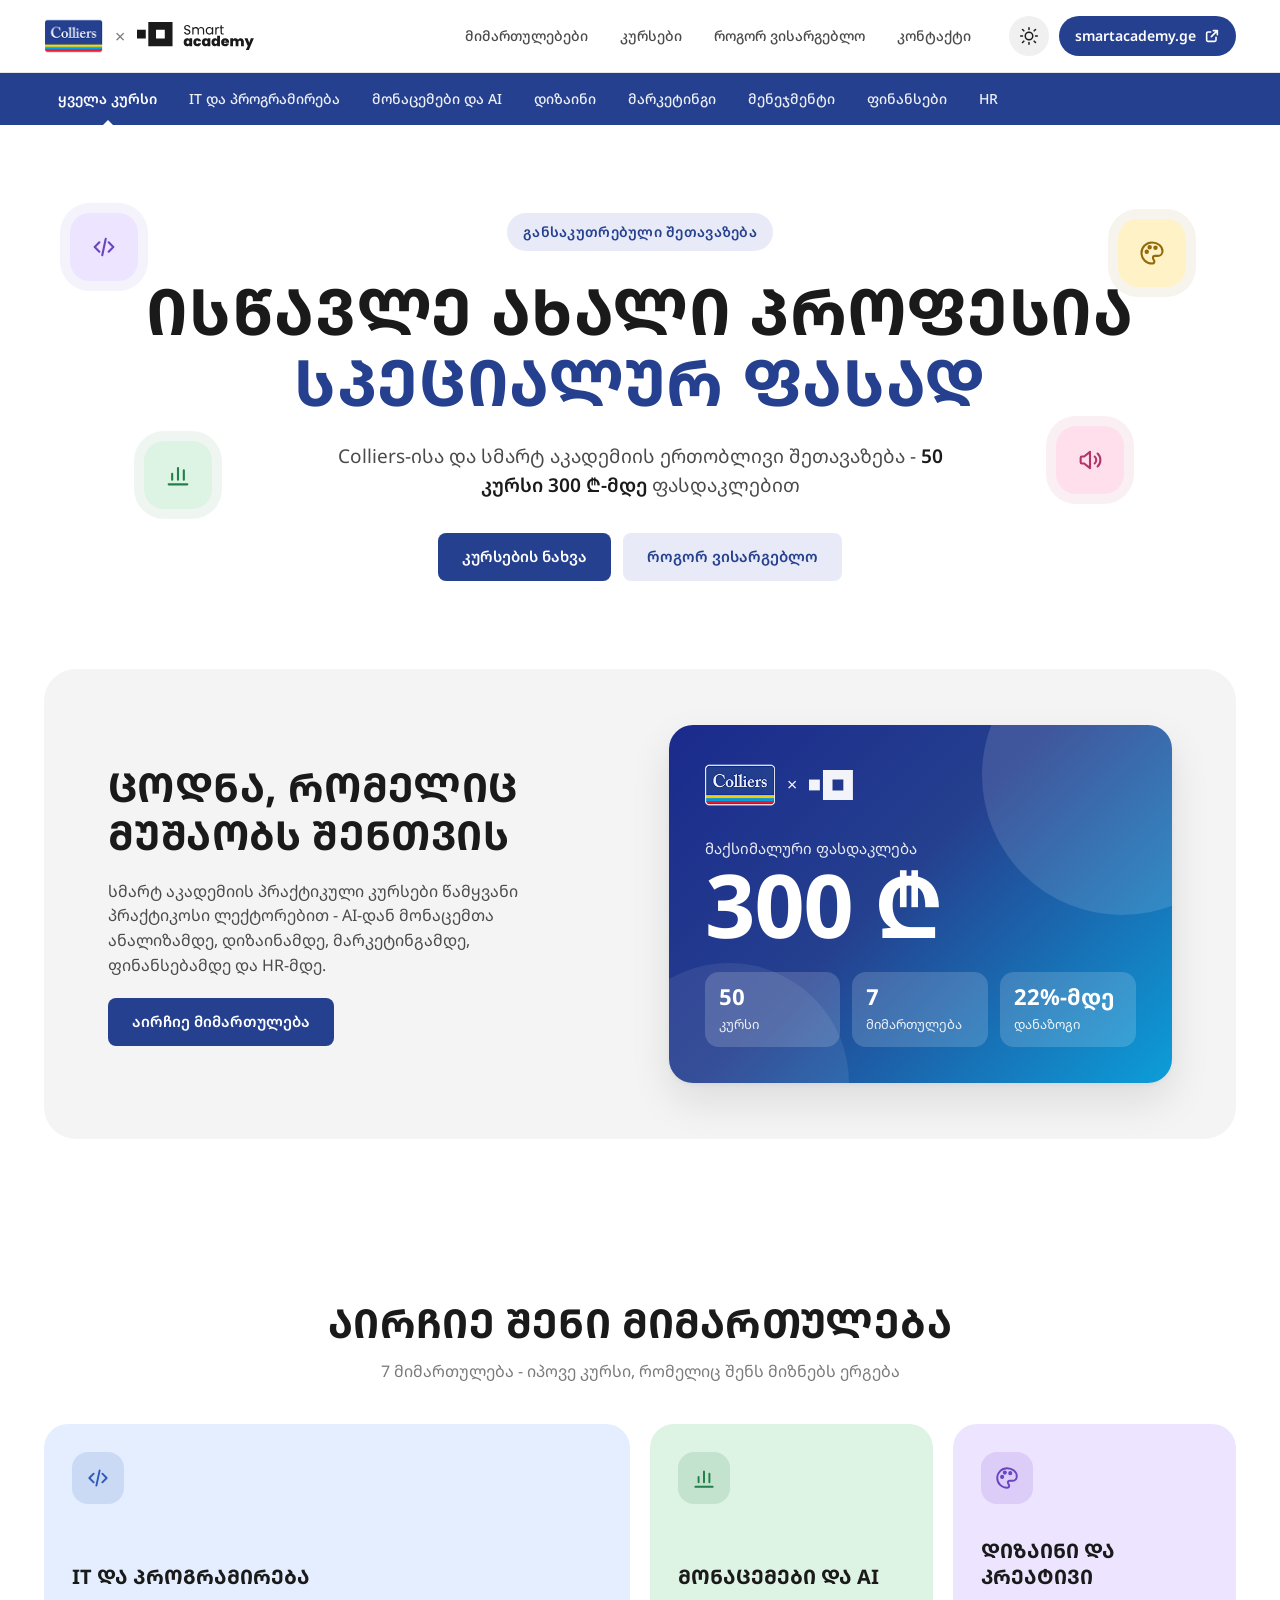
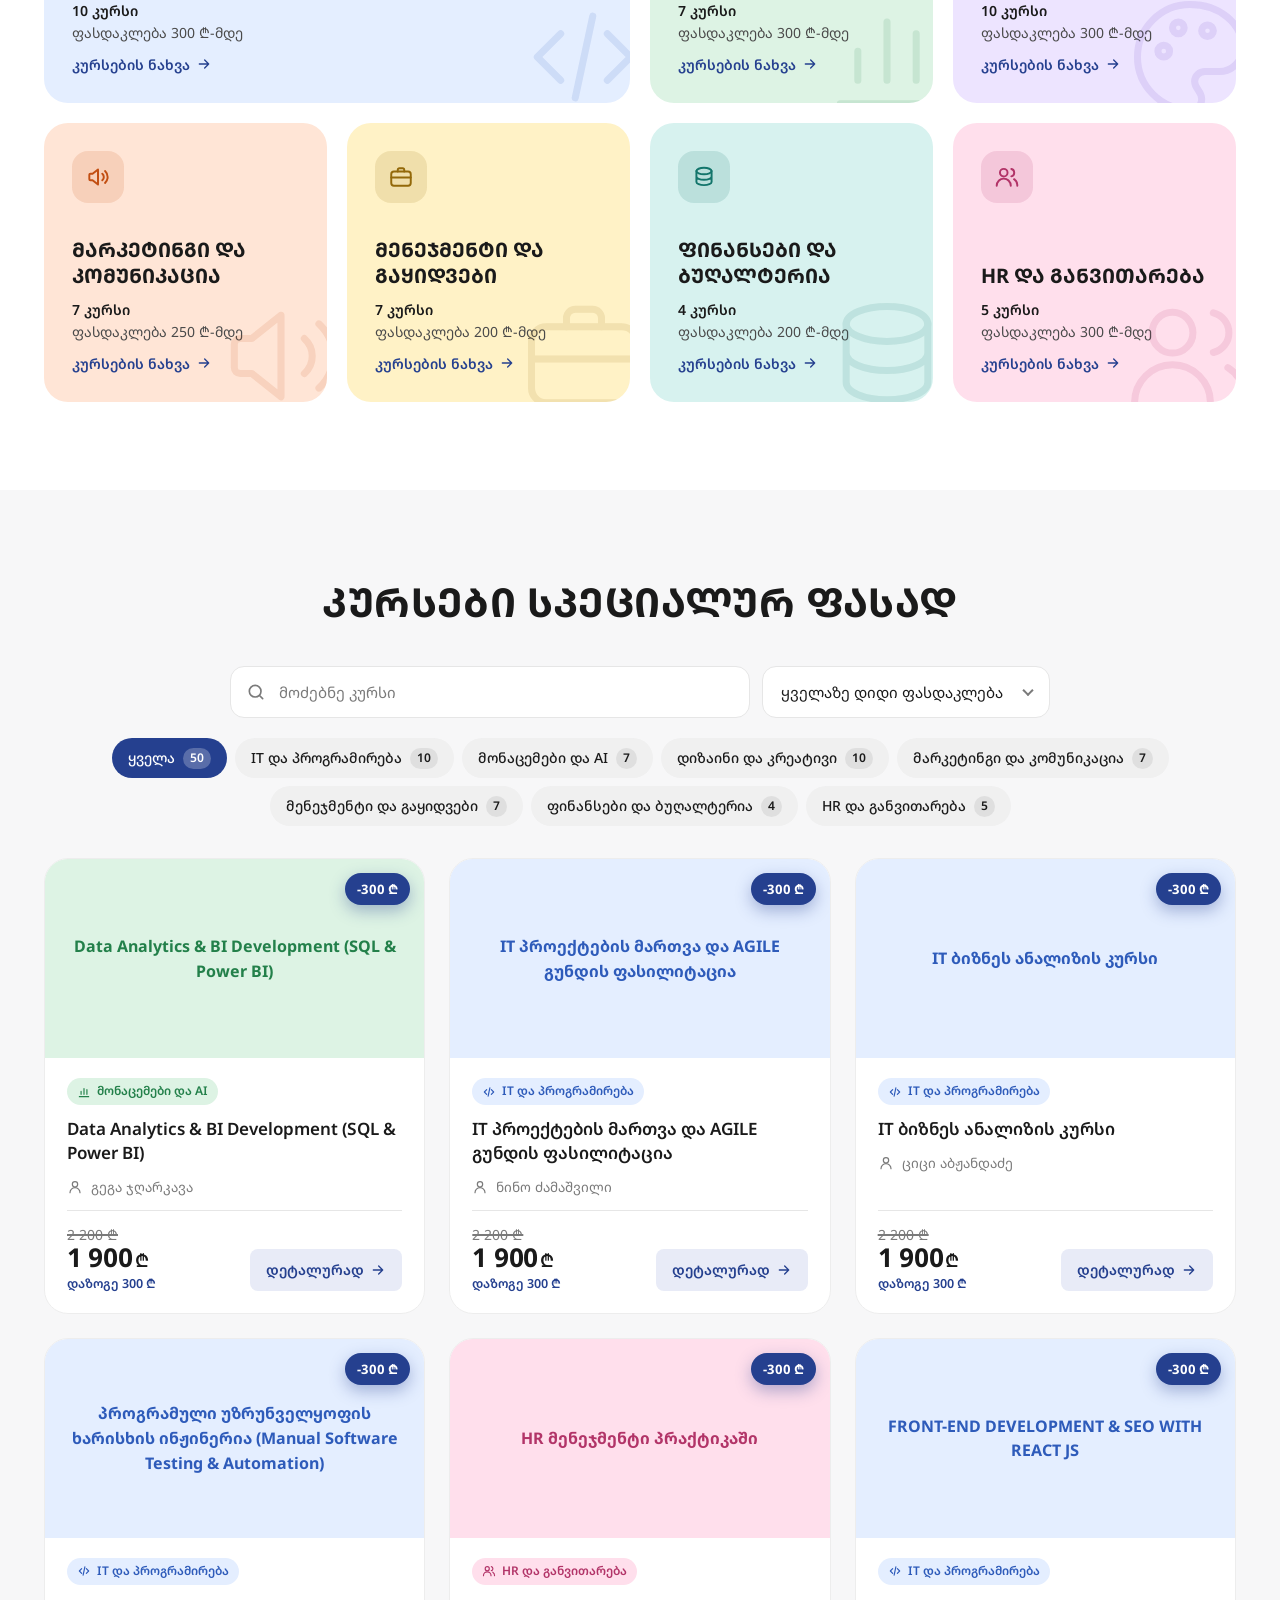
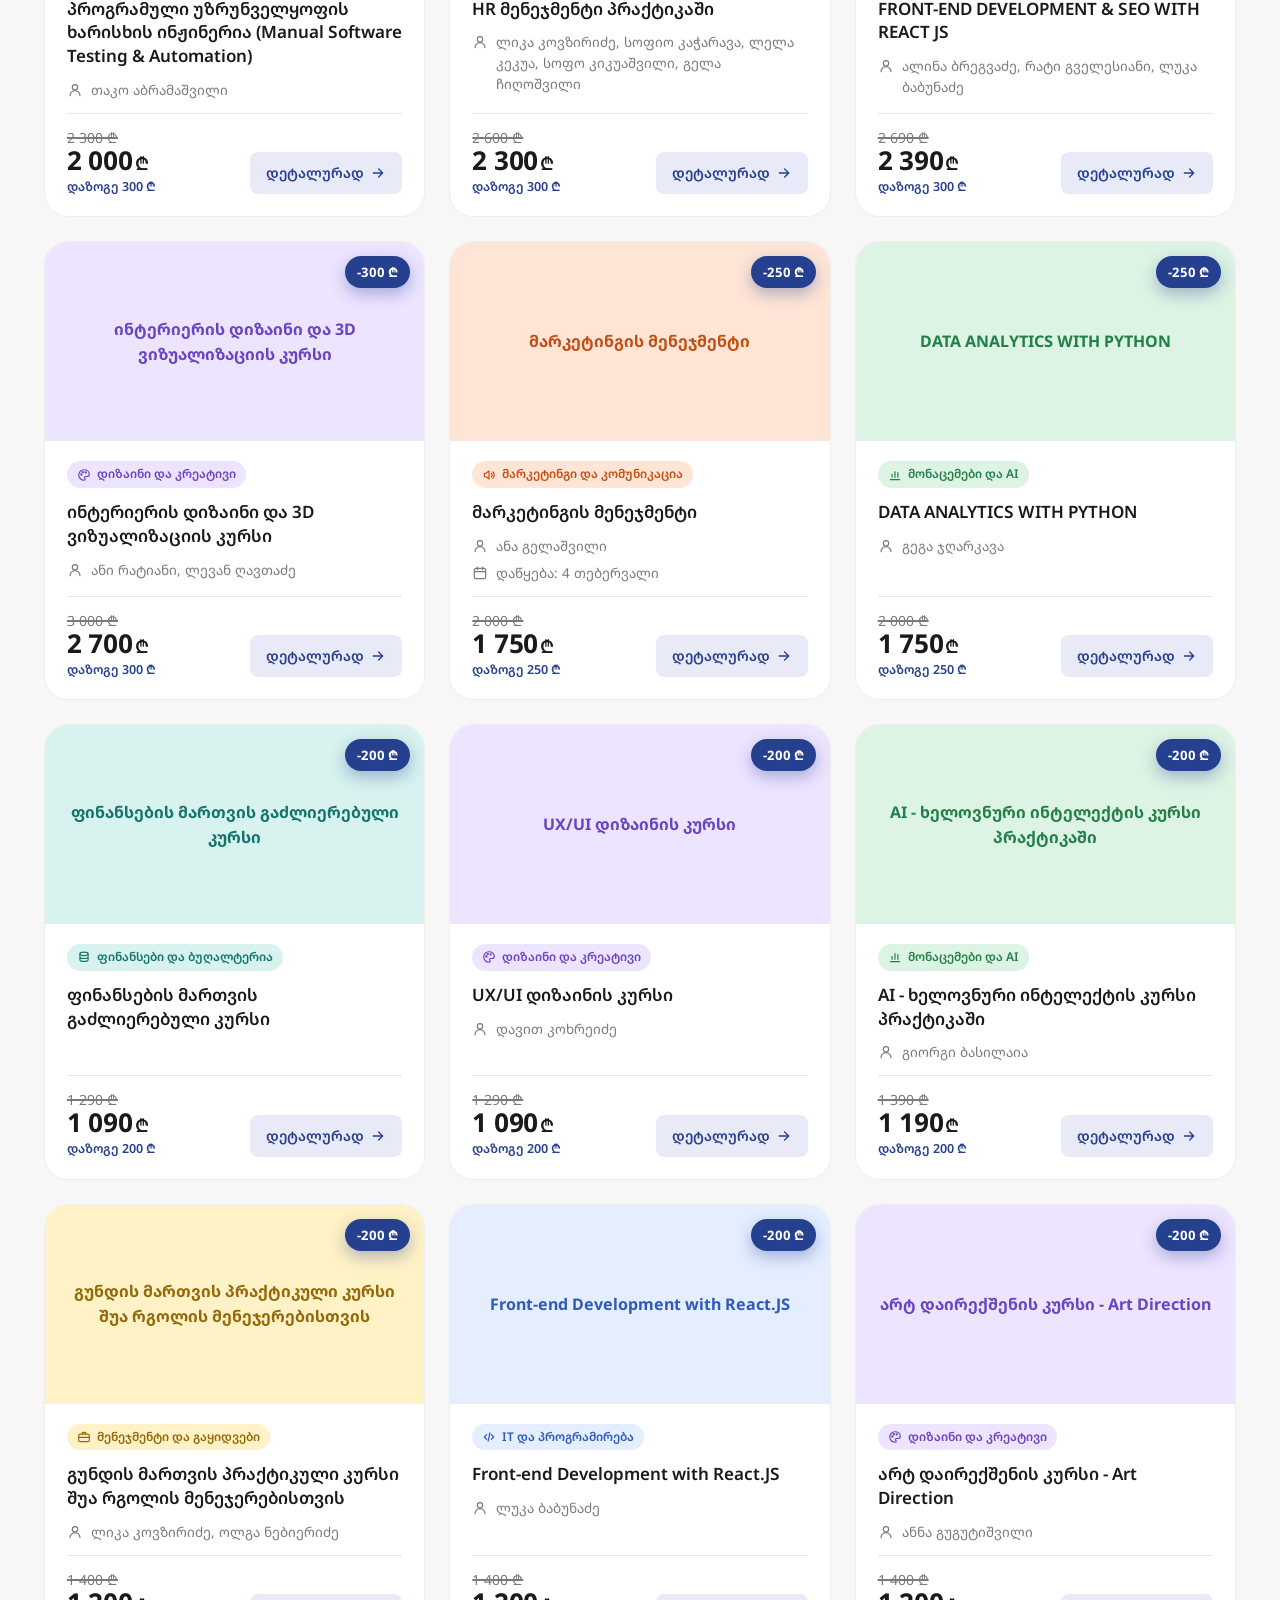
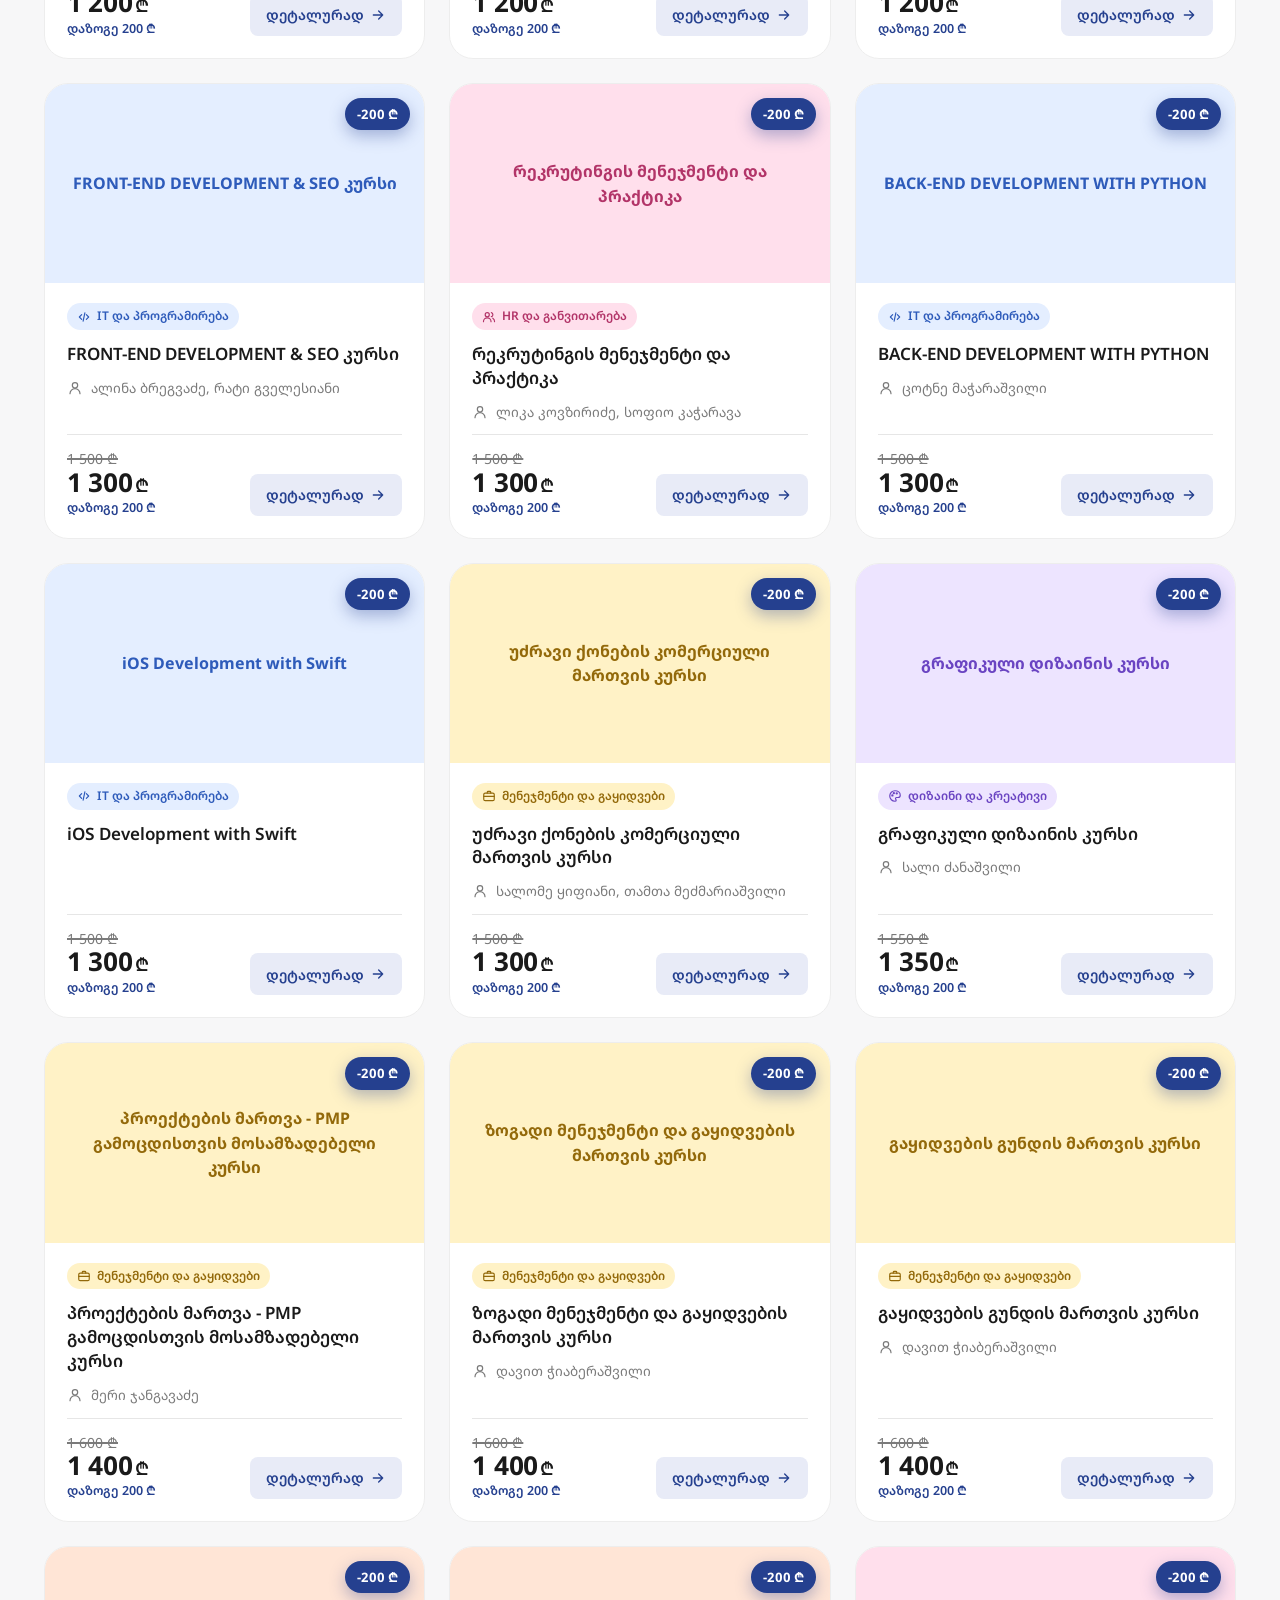
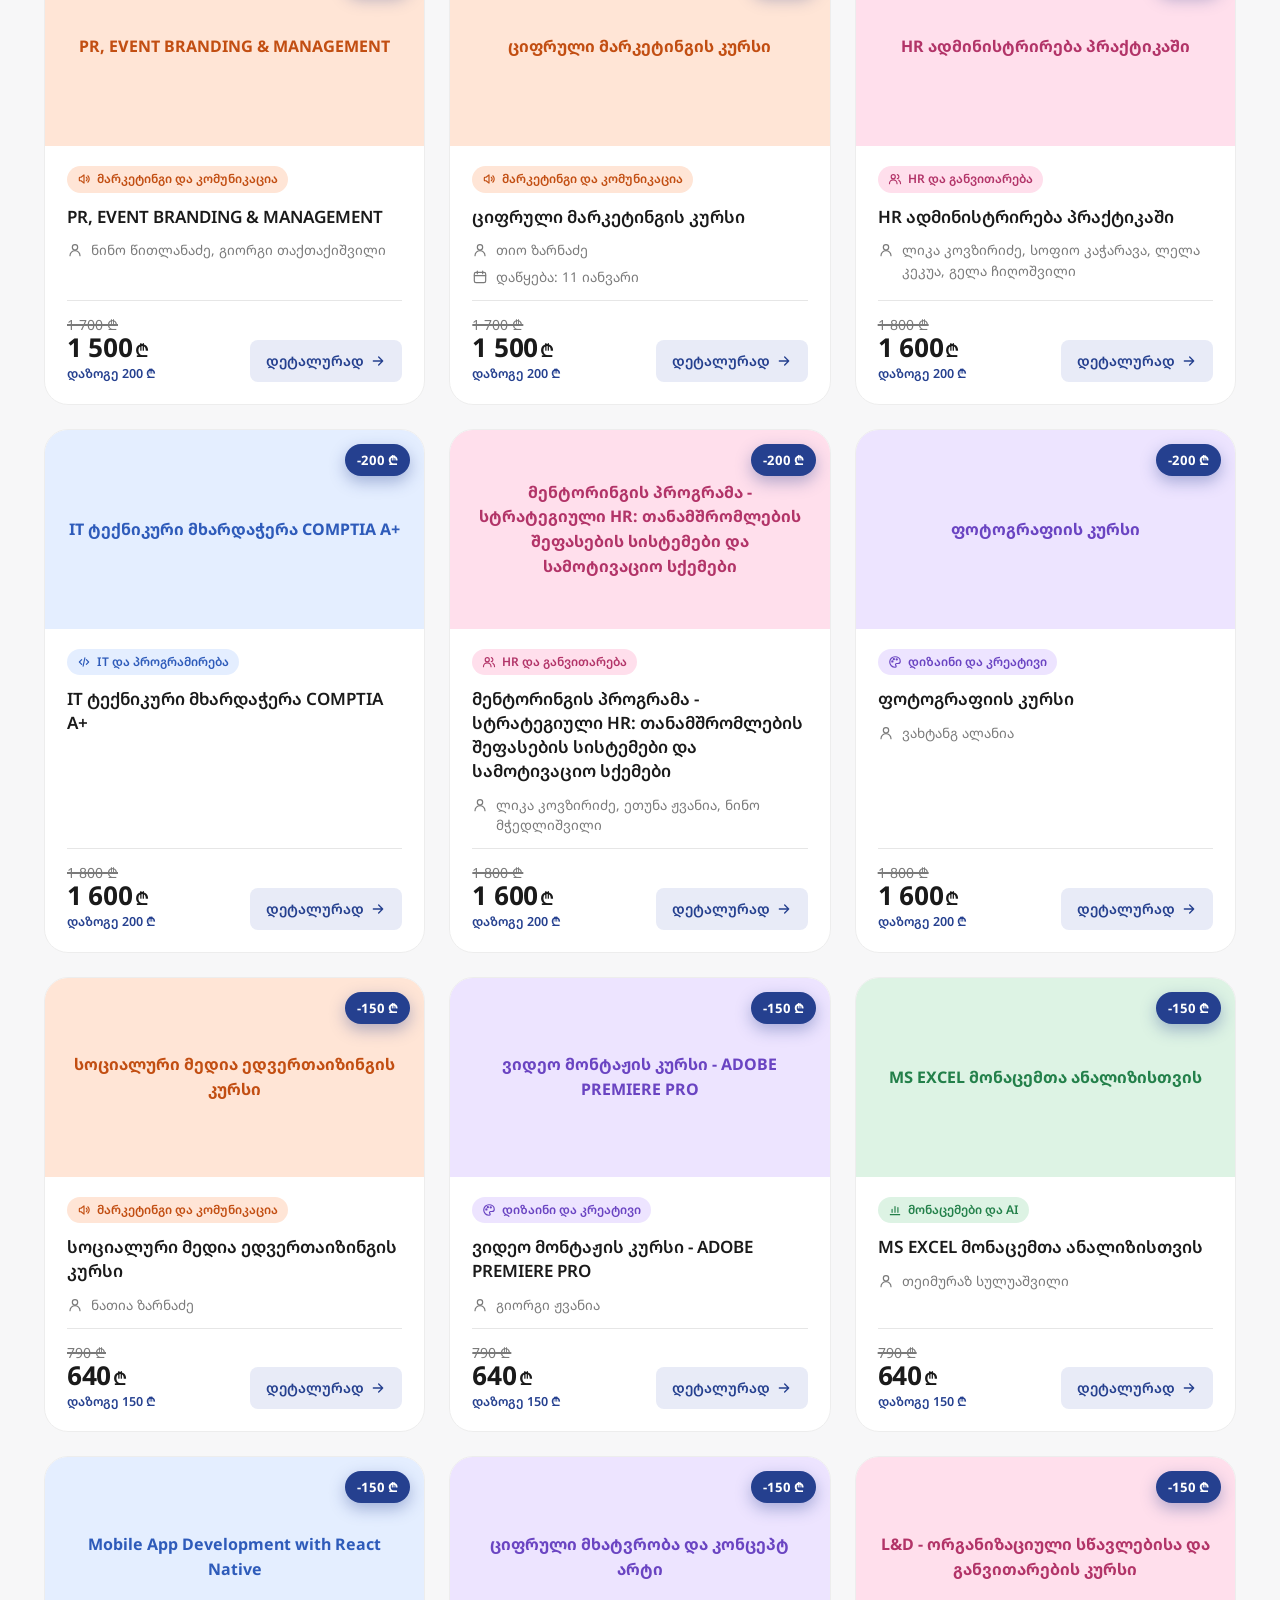
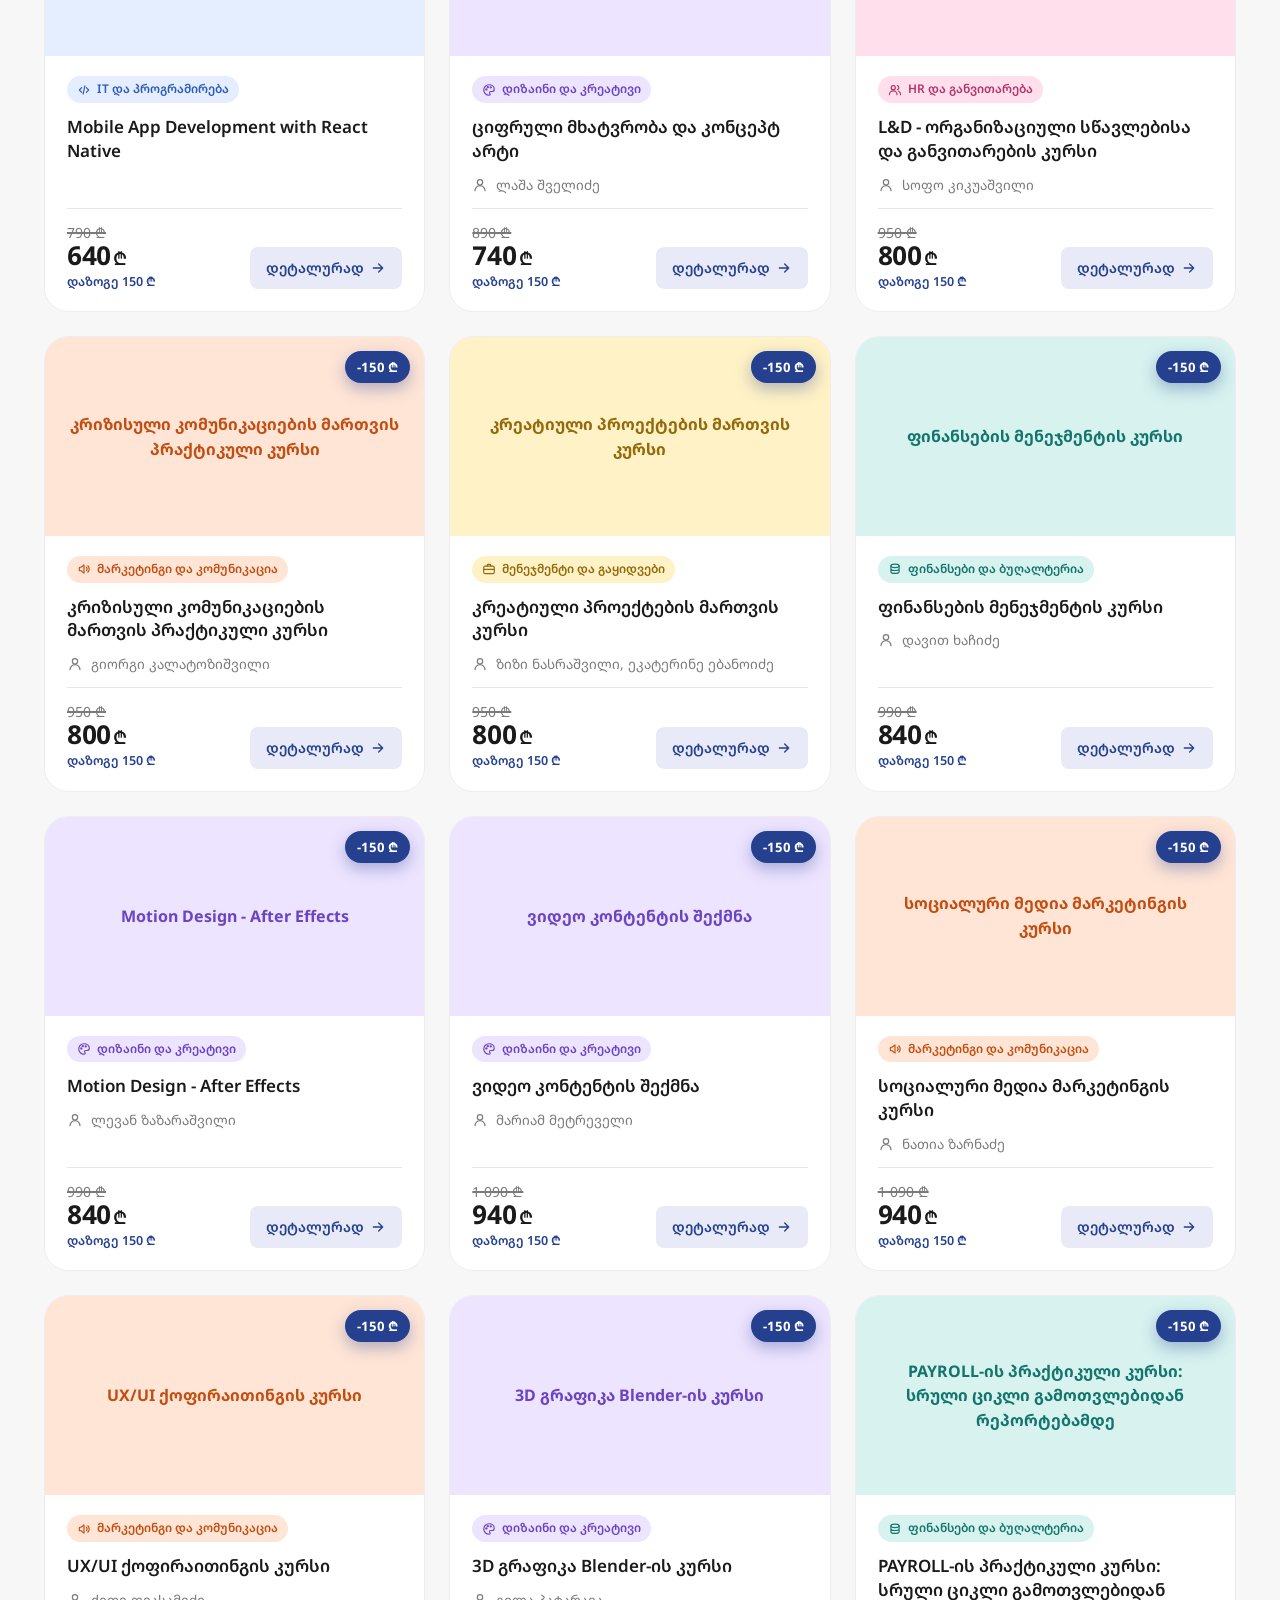
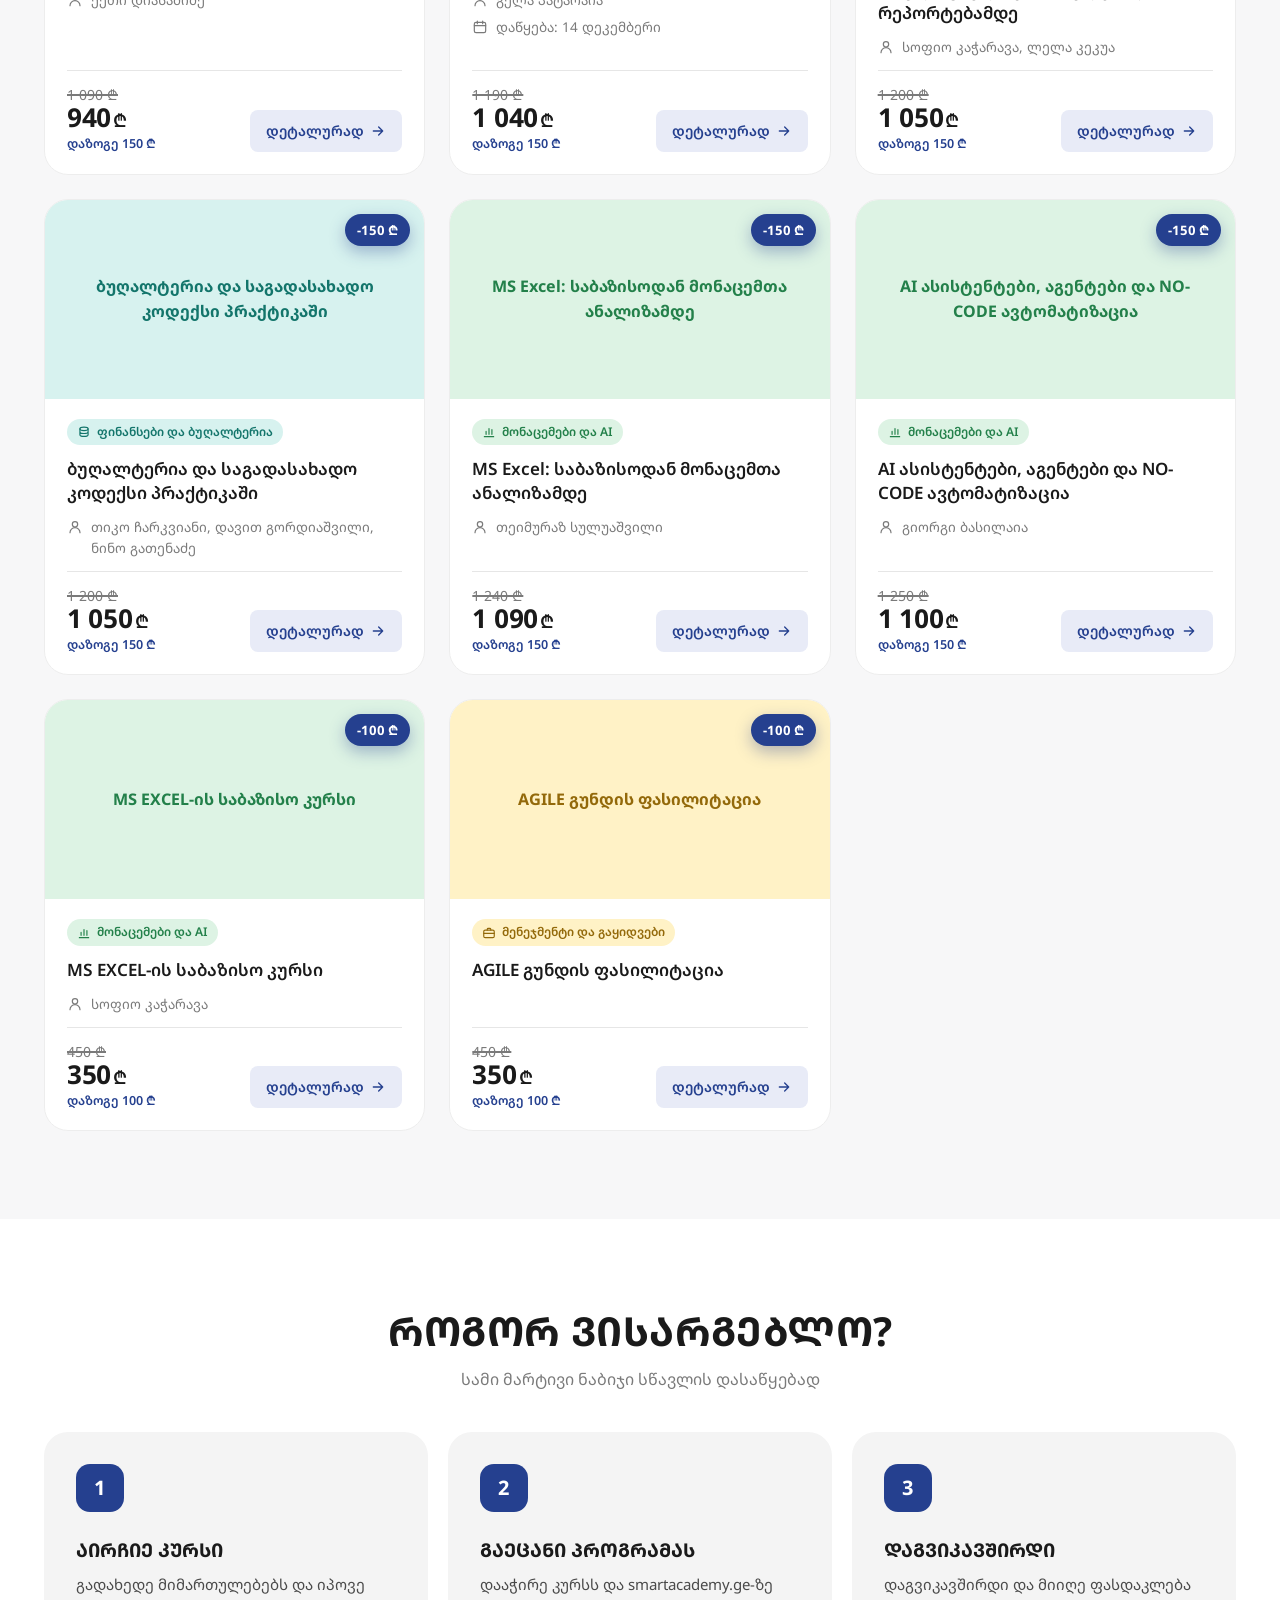
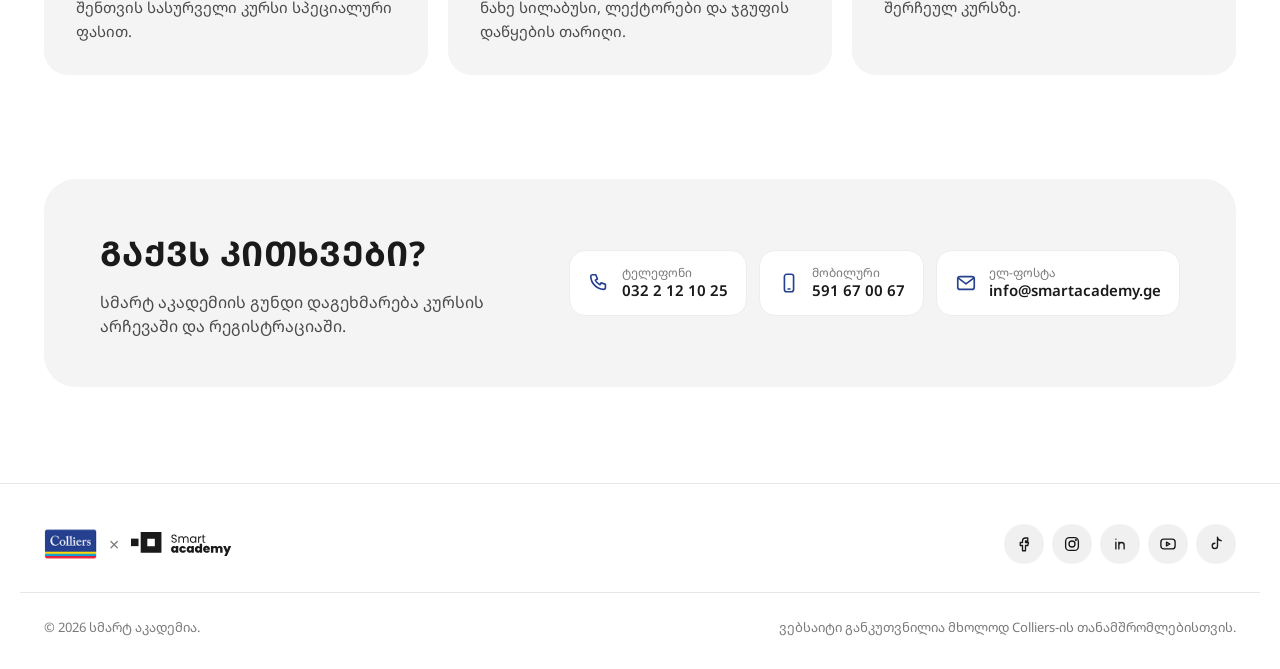
==== colliersoffer/index.html @ 568eee83 "Colliers: card badge shadow in Colliers navy Co-Authored-By: Claude Opus 5.5 <noreply@anthropic.com>" ====
<!DOCTYPE html>
<html lang="ka">
<head>
<meta charset="utf-8">
<meta name="viewport" content="width=device-width, initial-scale=1">
<title>Colliers × Smart Academy</title>
<meta name="description" content="Colliers-ისა და სმარტ აკადემიის სპეციალური შეთავაზება: 50 კურსი 300 ₾-მდე ფასდაკლებით - IT, მონაცემები და AI, დიზაინი, მარკეტინგი, მენეჯმენტი, ფინანსები და HR.">
<meta name="theme-color" content="#25408F">
<meta property="og:type" content="website">
<meta property="og:title" content="Colliers × Smart Academy">
<meta property="og:description" content="50 კურსი 300 ₾-მდე ფასდაკლებით. აირჩიე მიმართულება და დაიწყე სწავლა.">
<link rel="icon" href="favicon.ico?v=2" sizes="any">
<link rel="icon" type="image/svg+xml" href="assets/img/favicon.svg?v=2">
<link rel="apple-touch-icon" href="assets/img/apple-touch-icon.png?v=2">
<link rel="preconnect" href="https://fonts.googleapis.com">
<link rel="preconnect" href="https://fonts.gstatic.com" crossorigin>
<link rel="stylesheet" href="https://fonts.googleapis.com/css2?family=Noto+Sans+Georgian:wght@400;500;600;700&display=swap">
<link rel="stylesheet" href="assets/css/style.css?v=4">
<script>
(function () {
  try {
    var t = localStorage.getItem('bgoffer-theme');
    if (t === 'light' || t === 'dark') document.documentElement.setAttribute('data-theme', t);
  } catch (e) {}
})();
</script>
</head>
<body>
<svg class="sprite" xmlns="http://www.w3.org/2000/svg" aria-hidden="true" focusable="false">
<symbol id="sa-logo" viewBox="0 0 987.3 236.5"><path d="M422.8,136.8c9.6,0,16.2,4.2,19.7,10.2v-9.3h23.4v67h-23.4v-9.3c-3.5,6-10.3,10.2-19.7,10.2 c-15.9,0-28.5-13-28.5-34.4S406.9,136.8,422.8,136.8z M430.3,157.2c-6.7,0-12.2,4.8-12.2,13.9c0,9,5.5,14,12.2,14 c6.6,0,12.2-4.9,12.2-14C442.5,162.1,436.9,157.2,430.3,157.2z"/><path d="M509.4,136.8c17,0,29.4,9.7,32.7,26.5h-24.8c-1.3-4.1-3.9-6.6-8.4-6.6c-5.7,0-9.6,4.8-9.6,14.3 c0,9.7,3.8,14.4,9.6,14.4c4.4,0,7-2.4,8.4-6.6h24.8c-3.3,16.6-15.8,26.5-32.7,26.5c-19.9,0-33.9-13-33.9-34.4 C475.4,149.8,489.4,136.8,509.4,136.8z"/><path d="M576.5,136.8c9.6,0,16.2,4.2,19.7,10.2v-9.3h23.4v67h-23.4v-9.3c-3.5,6-10.3,10.2-19.7,10.2 c-15.9,0-28.5-13-28.5-34.4S560.6,136.8,576.5,136.8z M584,157.2c-6.7,0-12.2,4.8-12.2,13.9c0,9,5.5,14,12.2,14 c6.6,0,12.2-4.9,12.2-14C596.2,162.1,590.6,157.2,584,157.2z"/><path d="M657.8,136.8c8.8,0,15.8,3.9,19.5,10v-30.6h23.5v88.4h-23.5v-9.3c-3.5,6-10.2,10.2-19.6,10.2 c-15.9,0-28.5-13-28.5-34.4S641.8,136.8,657.8,136.8z M665.2,157.2c-6.7,0-12.2,4.8-12.2,13.9c0,9,5.5,14,12.2,14 c6.6,0,12.2-4.9,12.2-14C677.4,162.1,671.8,157.2,665.2,157.2z"/><path d="M744.4,205.4c-19.8,0-34-13-34-34.4c0-21.3,14-34.3,34-34.3c19.8,0,33.8,12.8,33.8,33.6c0,1.8-0.1,3.7-0.4,5.5 h-44.3c0.5,7.8,4.7,10.9,9.9,10.9c4.5,0,7-2.5,8.4-5.3h25C773.6,195.2,761.1,205.4,744.4,205.4z M733.6,164.5h20.7 c0-6-4.7-9.2-10-9.2C738.6,155.3,734.7,158.4,733.6,164.5z"/><path d="M879,168.7c0-7.3-4.4-11.3-11.1-11.3c-6.8,0-11.1,4.1-11.1,11.3v35.9h-23.4v-35.9c0-7.3-4.3-11.3-11-11.3 c-6.9,0-11.2,4.1-11.2,11.3v35.9h-23.4v-67h23.4v8.8c3.8-5.4,10.4-9.4,19.5-9.4c10,0,17.9,4.5,22.3,12.3 c4.5-6.8,12.4-12.3,22.3-12.3c17,0,27.1,11,27.1,28.5v39H879L879,168.7L879,168.7z"/><path d="M961.6,137.6h25.7l-42.5,98.9h-25.4l16-34.8l-27.5-64.1h26l14.1,38L961.6,137.6z"/><path d="M425.3,106.9c-15.9,0-27.2-8.9-27.4-22h11c0.7,6.6,5.4,13.2,16.4,13.2c10,0,15.9-5.7,15.9-13.2 c0-21.4-42.9-7.7-42.9-37.2c0-13.1,10.6-22,26.3-22c15.1,0,25,8.3,26.3,20.4h-11.4c-0.7-5.4-5.7-11.4-15.4-11.5 c-8.5-0.2-15.3,4.2-15.3,12.8c0,20.5,42.8,7.7,42.8,37.1C451.7,95.8,442.5,106.9,425.3,106.9z"/><path d="M557,70.9c0-12.8-6.8-19.2-17.1-19.2c-10.5,0-17.6,6.7-17.6,20.2v34.4h-10.2V71c0-12.8-6.8-19.2-17.1-19.2 c-10.5,0-17.6,6.7-17.6,20.2v34.4H467V43.8h10.4v9c4.1-6.6,11.5-10.1,19.7-10.1c10.2,0,18.8,4.6,22.9,13.9 c3.6-9,12.5-13.9,22.1-13.9c14.2,0,25.3,8.9,25.3,26.8v36.8h-10.2V70.9H557z"/><path d="M610,42.7c11.6,0,19.6,5.9,23.2,12.4V43.8h10.5v62.4h-10.5V94.6c-3.8,6.7-11.8,12.6-23.3,12.6 c-16.6,0-29.5-13.1-29.5-32.5S593.2,42.7,610,42.7z M612,51.7c-11.4,0-21.1,8.3-21.1,23S600.6,98,612,98c11.4,0,21.2-8.5,21.2-23.2 C633.2,60.4,623.4,51.7,612,51.7z"/><path d="M671.6,106.1h-10.4V43.8h10.4v10.1c3.5-6.9,10.2-11.3,20.2-11.3v10.7h-2.7c-9.9,0-17.4,4.4-17.4,18.9 L671.6,106.1L671.6,106.1z"/><path d="M706,52.3h-8.1v-8.5h8.1V28h10.4v15.8h16.3v8.5h-16.3v36.8c0,6.1,2.3,8.3,8.7,8.3h7.6v8.8h-9.3 c-11,0-17.3-4.6-17.3-17.1V52.3H706z"/><path d="M300,0H95.5v204.6h204.6V0H300z M160.7,139.4V65.3h74.1v74.1H160.7z"/><rect y="65.3" width="74.1" height="74.1"/></symbol>
<symbol id="sa-mark" viewBox="0 0 300 205"><path d="M300,0H95.5v204.6h204.6V0H300z M160.7,139.4V65.3h74.1v74.1H160.7z"/><rect y="65.3" width="74.1" height="74.1"/></symbol>
<symbol id="i-it" viewBox="0 0 24 24"><path d="m8 8-4 4 4 4M16 8l4 4-4 4M13.5 5l-3 14"/></symbol>
<symbol id="i-data" viewBox="0 0 24 24"><path d="M4 20h16M7 16v-5M12 16V6M17 16v-8"/></symbol>
<symbol id="i-design" viewBox="0 0 24 24"><path d="M12 3a9 9 0 1 0 0 18c1.3 0 2-.8 2-1.8 0-1.4-1.2-1.7-1.2-3 0-1 .8-1.7 1.8-1.7H17a4 4 0 0 0 4-4C21 6.2 17 3 12 3Z"/><circle cx="7.5" cy="11" r="1"/><circle cx="10" cy="7" r="1"/><circle cx="15" cy="7.5" r="1"/></symbol>
<symbol id="i-marketing" viewBox="0 0 24 24"><path d="M4 10v4a1 1 0 0 0 1 1h2l5 4V5L7 9H5a1 1 0 0 0-1 1ZM16 9a4 4 0 0 1 0 6M18.5 6.5a7.5 7.5 0 0 1 0 11"/></symbol>
<symbol id="i-management" viewBox="0 0 24 24"><rect x="3" y="7" width="18" height="13" rx="2.5"/><path d="M9 7V5.5A1.5 1.5 0 0 1 10.5 4h3A1.5 1.5 0 0 1 15 5.5V7M3 12.5h18"/></symbol>
<symbol id="i-finance" viewBox="0 0 24 24"><ellipse cx="12" cy="6.5" rx="7" ry="3"/><path d="M5 6.5v5c0 1.7 3.1 3 7 3s7-1.3 7-3v-5M5 11.5v5c0 1.7 3.1 3 7 3s7-1.3 7-3v-5"/></symbol>
<symbol id="i-hr" viewBox="0 0 24 24"><circle cx="9" cy="8" r="3.5"/><path d="M2.5 20a6.5 6.5 0 0 1 13 0M16 4.6a3.5 3.5 0 0 1 0 6.8M18.5 14a6.5 6.5 0 0 1 3 6"/></symbol>
<symbol id="i-cal" viewBox="0 0 24 24"><rect x="3.5" y="5" width="17" height="15.5" rx="2.5"/><path d="M8 3v4M16 3v4M3.5 10h17"/></symbol>
<symbol id="i-user" viewBox="0 0 24 24"><circle cx="12" cy="8" r="4"/><path d="M4.5 20.5a7.5 7.5 0 0 1 15 0"/></symbol>
<symbol id="i-arrow" viewBox="0 0 24 24"><path d="M5 12h14M13 6l6 6-6 6"/></symbol>
<symbol id="i-all" viewBox="0 0 24 24"><rect x="4" y="4" width="6.5" height="6.5" rx="1.5"/><rect x="13.5" y="4" width="6.5" height="6.5" rx="1.5"/><rect x="4" y="13.5" width="6.5" height="6.5" rx="1.5"/><rect x="13.5" y="13.5" width="6.5" height="6.5" rx="1.5"/></symbol>
</svg>
<a class="skip-link" href="#courses">კურსებზე გადასვლა</a>
<header class="topbar" id="top">
  <div class="container topbar__inner">
    <a class="brand" href="#top" aria-label="Colliers × სმარტ აკადემია - მთავარი">
      <img class="brand__bog" src="assets/img/colliers-logo.webp" alt="Colliers" width="124" height="84">
      <span class="brand__x" aria-hidden="true">×</span>
      <svg class="brand__sa" viewBox="0 0 987.3 236.5" aria-hidden="true"><use href="#sa-logo"/></svg>
    </a>
    <nav class="topnav" aria-label="მთავარი ნავიგაცია">
      <a href="#directions">მიმართულებები</a>
      <a href="#courses">კურსები</a>
      <a href="#how">როგორ ვისარგებლო</a>
      <a href="#contact">კონტაქტი</a>
    </nav>
    <div class="topbar__actions">
      <button class="icon-btn" id="themeToggle" type="button" aria-label="თემის შეცვლა">
        <svg class="i-sun" viewBox="0 0 24 24" aria-hidden="true"><circle cx="12" cy="12" r="4.5"/><path d="M12 2v2.2M12 19.8V22M4.2 4.2l1.6 1.6M18.2 18.2l1.6 1.6M2 12h2.2M19.8 12H22M4.2 19.8l1.6-1.6M18.2 5.8l1.6-1.6"/></svg>
        <svg class="i-moon" viewBox="0 0 24 24" aria-hidden="true"><path d="M20.5 14.6A8.5 8.5 0 0 1 9.4 3.5a8.5 8.5 0 1 0 11.1 11.1Z"/></svg>
      </button>
      <a class="btn btn--primary btn--sm topbar__cta" href="https://smartacademy.ge" target="_blank" rel="noopener">
        smartacademy.ge<svg class="topbar__cta-icon" viewBox="0 0 24 24" aria-hidden="true"><path d="M14 4h6v6M20 4l-9 9M18 14v4a2 2 0 0 1-2 2H6a2 2 0 0 1-2-2V8a2 2 0 0 1 2-2h4"/></svg>
      </a>
    </div>
  </div>
</header>
<div class="catbar">
  <div class="container">
    <nav class="catbar__scroll" aria-label="მიმართულებები" id="catbar"></nav>
  </div>
</div>
<main>
  <section class="hero">
    <div class="container hero__inner">
      <span class="bubble bubble--1" aria-hidden="true"><svg viewBox="0 0 24 24"><use href="#i-it"/></svg></span>
      <span class="bubble bubble--2" aria-hidden="true"><svg viewBox="0 0 24 24"><use href="#i-design"/></svg></span>
      <span class="bubble bubble--3" aria-hidden="true"><svg viewBox="0 0 24 24"><use href="#i-data"/></svg></span>
      <span class="bubble bubble--4" aria-hidden="true"><svg viewBox="0 0 24 24"><use href="#i-marketing"/></svg></span>
      <span class="pill-badge">განსაკუთრებული შეთავაზება</span>
      <h1 class="caps hero__title">ისწავლე ახალი პროფესია<span>სპეციალურ ფასად</span></h1>
      <p class="hero__lead">Colliers-ისა და სმარტ აკადემიის ერთობლივი შეთავაზება - <strong><span data-stat="count">50</span> კურსი</strong> <strong><span data-stat="maxDiscount">300</span> ₾-მდე</strong> ფასდაკლებით</p>
      <div class="hero__actions">
        <a class="btn btn--primary" href="#courses">კურსების ნახვა</a>
        <a class="btn btn--soft" href="#how">როგორ ვისარგებლო</a>
      </div>
    </div>
  </section>
  <section class="section section--tight">
    <div class="container">
      <div class="promo">
        <div class="promo__text">
          <h2 class="caps promo__title">ცოდნა, რომელიც<br>მუშაობს შენთვის</h2>
          <p>სმარტ აკადემიის პრაქტიკული კურსები წამყვანი პრაქტიკოსი ლექტორებით - AI-დან მონაცემთა ანალიზამდე, დიზაინამდე, მარკეტინგამდე, ფინანსებამდე და HR-მდე.</p>
          <a class="btn btn--primary" href="#directions">აირჩიე მიმართულება</a>
        </div>
        <div class="promo__visual">
          <div class="promo__card">
            <div class="promo__logos">
              <img class="promo__bog" src="assets/img/colliers-logo.webp" alt="Colliers" width="124" height="84">
              <span aria-hidden="true">×</span>
              <svg class="promo__sa" viewBox="0 0 300 205" aria-hidden="true"><use href="#sa-mark"/></svg>
            </div>
            <p class="promo__label">მაქსიმალური ფასდაკლება</p>
            <p class="promo__big"><span data-stat="maxDiscount">300</span> ₾</p>
            <ul class="promo__stats">
              <li><b data-stat="count">50</b><span>კურსი</span></li>
              <li><b data-stat="cats">7</b><span>მიმართულება</span></li>
              <li><b><span data-stat="maxPercent">22</span>%-მდე</b><span>დანაზოგი</span></li>
            </ul>
          </div>
        </div>
      </div>
    </div>
  </section>
  <section class="section" id="directions">
    <div class="container">
      <div class="section__head">
        <h2 class="caps section__title">აირჩიე შენი მიმართულება</h2>
        <p class="section__sub">7 მიმართულება - იპოვე კურსი, რომელიც შენს მიზნებს ერგება</p>
      </div>
      <div class="bento" id="bento"></div>
    </div>
  </section>
  <section class="section section--alt" id="courses">
    <div class="container">
      <div class="section__head">
        <h2 class="caps section__title">კურსები სპეციალურ ფასად</h2>
      </div>
      <div class="toolbar">
        <label class="search">
          <svg viewBox="0 0 24 24" aria-hidden="true"><circle cx="11" cy="11" r="7"/><path d="m20 20-3.5-3.5"/></svg>
          <input type="search" id="search" placeholder="მოძებნე კურსი" autocomplete="off" aria-label="კურსის ძიება">
        </label>
        <label class="select">
          <span class="visually-hidden">დალაგება</span>
          <select id="sort" aria-label="დალაგება">
            <option value="discount">ყველაზე დიდი ფასდაკლება</option>
            <option value="price-asc">ფასი: ზრდადობით</option>
            <option value="price-desc">ფასი: კლებადობით</option>
            <option value="start">დაწყების თარიღით</option>
            <option value="az">სახელით (ა-ჰ)</option>
          </select>
        </label>
      </div>
      <div class="chips" id="chips" role="toolbar" aria-label="მიმართულების ფილტრი"></div>
      <div class="grid" id="grid"></div>
      <div class="empty" id="empty" hidden>
        <p class="empty__title">კურსი ვერ მოიძებნა</p>
        <p>სცადე სხვა საძიებო სიტყვა ან აირჩიე ყველა მიმართულება.</p>
        <button class="btn btn--soft" type="button" id="resetFilters">ფილტრის გასუფთავება</button>
      </div>
      <noscript><p class="noscript">კურსების სანახავად ჩართე JavaScript ან ეწვიე <a href="https://smartacademy.ge">smartacademy.ge</a>-ს.</p></noscript>
    </div>
  </section>
  <section class="section" id="how">
    <div class="container">
      <div class="section__head">
        <h2 class="caps section__title">როგორ ვისარგებლო?</h2>
        <p class="section__sub">სამი მარტივი ნაბიჯი სწავლის დასაწყებად</p>
      </div>
      <ol class="steps">
        <li class="step">
          <span class="step__num">1</span>
          <h3>აირჩიე კურსი</h3>
          <p>გადახედე მიმართულებებს და იპოვე შენთვის სასურველი კურსი სპეციალური ფასით.</p>
        </li>
        <li class="step">
          <span class="step__num">2</span>
          <h3>გაეცანი პროგრამას</h3>
          <p>დააჭირე კურსს და smartacademy.ge-ზე ნახე სილაბუსი, ლექტორები და ჯგუფის დაწყების თარიღი.</p>
        </li>
        <li class="step">
          <span class="step__num">3</span>
          <h3>დაგვიკავშირდი</h3>
          <p>დაგვიკავშირდი და მიიღე ფასდაკლება შერჩეულ კურსზე.</p>
        </li>
      </ol>
    </div>
  </section>
  <section class="section section--tight" id="contact">
    <div class="container">
      <div class="contact">
        <div>
          <h2 class="caps contact__title">გაქვს კითხვები?</h2>
          <p>სმარტ აკადემიის გუნდი დაგეხმარება კურსის არჩევაში და რეგისტრაციაში.</p>
        </div>
        <div class="contact__links">
          <a class="contact__item" href="tel:+995322121025">
            <svg viewBox="0 0 24 24" aria-hidden="true"><path d="M5 3h3.5l1.8 4.6-2.3 1.4a11 11 0 0 0 5 5l1.4-2.3L19 13.5V17a2 2 0 0 1-2 2A15 15 0 0 1 3 5a2 2 0 0 1 2-2Z"/></svg>
            <span><small>ტელეფონი</small>032 2 12 10 25</span>
          </a>
          <a class="contact__item" href="tel:+995591670067">
            <svg viewBox="0 0 24 24" aria-hidden="true"><rect x="7" y="2.5" width="10" height="19" rx="2.5"/><path d="M11 18.5h2"/></svg>
            <span><small>მობილური</small>591 67 00 67</span>
          </a>
          <a class="contact__item" href="mailto:info@smartacademy.ge">
            <svg viewBox="0 0 24 24" aria-hidden="true"><rect x="3" y="5" width="18" height="14" rx="2.5"/><path d="m4 7 8 6 8-6"/></svg>
            <span><small>ელ-ფოსტა</small>info@smartacademy.ge</span>
          </a>
        </div>
      </div>
    </div>
  </section>
</main>
<footer class="footer">
  <div class="container footer__inner">
    <div class="footer__brand">
      <img class="footer__bog" src="assets/img/colliers-logo.webp" alt="Colliers" width="124" height="84">
      <span class="brand__x" aria-hidden="true">×</span>
      <svg class="footer__sa" viewBox="0 0 987.3 236.5" aria-hidden="true"><use href="#sa-logo"/></svg>
    </div>
    <nav class="footer__social" aria-label="სოციალური ქსელები">
      <a href="https://www.facebook.com/SmartAcademy.ge/" target="_blank" rel="noopener" aria-label="Facebook"><svg viewBox="0 0 24 24" aria-hidden="true"><path d="M14 8h3V4h-3a4 4 0 0 0-4 4v2H7v4h3v7h4v-7h3l1-4h-4V8.5c0-.3.2-.5.5-.5Z"/></svg></a>
      <a href="https://www.instagram.com/smartacademy.ge/" target="_blank" rel="noopener" aria-label="Instagram"><svg viewBox="0 0 24 24" aria-hidden="true"><rect x="3.5" y="3.5" width="17" height="17" rx="5"/><circle cx="12" cy="12" r="4"/><circle cx="17.2" cy="6.8" r=".6"/></svg></a>
      <a href="https://www.linkedin.com/school/smart-academy-ge/" target="_blank" rel="noopener" aria-label="LinkedIn"><svg viewBox="0 0 24 24" aria-hidden="true"><path d="M6.5 9.5v9M6.5 5.5v.01M10.5 18.5v-9M10.5 13.5a3.5 3.5 0 0 1 7 0v5"/></svg></a>
      <a href="https://www.youtube.com/c/SmartAcademyGE" target="_blank" rel="noopener" aria-label="YouTube"><svg viewBox="0 0 24 24" aria-hidden="true"><rect x="2.5" y="5.5" width="19" height="13" rx="4"/><path d="m10 9.5 4.5 2.5-4.5 2.5Z"/></svg></a>
      <a href="https://www.tiktok.com/@smartacademy.ge" target="_blank" rel="noopener" aria-label="TikTok"><svg viewBox="0 0 24 24" aria-hidden="true"><path d="M14 3v11.5a3.5 3.5 0 1 1-3.5-3.5M14 3c.4 2.6 2.2 4.4 5 4.6"/></svg></a>
    </nav>
  </div>
  <div class="container footer__bottom">
    <p>© <span id="year">2026</span> სმარტ აკადემია.</p>
    <p>ვებსაიტი განკუთვნილია მხოლოდ Colliers-ის თანამშრომლებისთვის.</p>
  </div>
</footer>
<script src="assets/js/courses.js"></script>
<script src="assets/js/app.js"></script>
</body>
</html>
---- colliersoffer/assets/css/style.css ----
/* ---------- Tokens ---------- */
:root{
  color-scheme:light;
  --brand:#25408F;
  --brand-hover:#1A2A8C;
  --brand-press:#00043D;
  --brand-ink:#25408F;
  --brand-soft:#E8EBF7;
  --brand-soft-hover:#D6DBF0;
  --on-brand:#FFFFFF;
  --bg:#FFFFFF;
  --bg-alt:#F7F7F8;
  --surface:#F4F4F4;
  --card:#FFFFFF;
  --card-border:#EDEDED;
  --text:#1A1A1A;
  --text-2:#4A4A4A;
  --muted:#7A7A7A;
  --line:#E6E6E6;
  --chip:#F0F0F0;
  --chip-hover:#E6E6E6;
  --shadow:0 1px 2px rgba(16,24,40,.04),0 8px 24px rgba(16,24,40,.06);
  --shadow-lg:0 2px 4px rgba(16,24,40,.04),0 18px 40px rgba(16,24,40,.10);
  --bog-word:#25408F;
  --bog-bg:#E7EAEA;
  --img-filter:none;
  --p-it:#E4EEFF;   --p-it-ink:#2E5BBA;
  --p-data:#DDF3E4; --p-data-ink:#23804A;
  --p-design:#EDE4FF; --p-design-ink:#6A44C2;
  --p-marketing:#FFE5D6; --p-marketing-ink:#C24E12;
  --p-management:#FFF2C6; --p-management-ink:#93690A;
  --p-finance:#D7F2EF; --p-finance-ink:#13756B;
  --p-hr:#FFDFEC; --p-hr-ink:#B23468;
  --radius-xl:32px;
  --radius-lg:24px;
  --radius:16px;
  --radius-sm:10px;
  --container:1240px;
  --font:"Noto Sans Georgian",system-ui,-apple-system,"Segoe UI",Roboto,Arial,sans-serif;
}
:root[data-theme="dark"]{
  color-scheme:dark;
  --brand:#25A9E0;
  --brand-hover:#4DBBE8;
  --brand-press:#0C9ED9;
  --brand-ink:#6CC7EE;
  --brand-soft:rgba(37,169,224,.14);
  --brand-soft-hover:rgba(37,169,224,.22);
  --on-brand:#FFFFFF;
  --bg:#111315;
  --bg-alt:#0C0E10;
  --surface:#1A1D20;
  --card:#181B1E;
  --card-border:#262A2F;
  --text:#F2F3F4;
  --text-2:#C7CBCF;
  --muted:#959BA1;
  --line:#2A2E33;
  --chip:#22262A;
  --chip-hover:#2C3136;
  --shadow:0 1px 2px rgba(0,0,0,.3),0 8px 24px rgba(0,0,0,.25);
  --shadow-lg:0 2px 4px rgba(0,0,0,.35),0 18px 40px rgba(0,0,0,.4);
  --bog-word:#E4E6E8;
  --bog-bg:#E7EAEA;
  --img-filter:brightness(.9);
  --p-it:#1C2A40;   --p-it-ink:#8FB4FF;
  --p-data:#18301F; --p-data-ink:#7FD39C;
  --p-design:#2A2240; --p-design-ink:#BBA2FF;
  --p-marketing:#3A2418; --p-marketing-ink:#FFA374;
  --p-management:#352D14; --p-management-ink:#F2CB5A;
  --p-finance:#14302D; --p-finance-ink:#6FD6C9;
  --p-hr:#38182A; --p-hr-ink:#FF8FBE;
}
@media (prefers-color-scheme:dark){
  :root:not([data-theme="light"]){
    color-scheme:dark;
    --brand:#25A9E0;
    --brand-hover:#4DBBE8;
    --brand-press:#0C9ED9;
    --brand-ink:#6CC7EE;
    --brand-soft:rgba(37,169,224,.14);
    --brand-soft-hover:rgba(37,169,224,.22);
    --on-brand:#FFFFFF;
    --bg:#111315;
    --bg-alt:#0C0E10;
    --surface:#1A1D20;
    --card:#181B1E;
    --card-border:#262A2F;
    --text:#F2F3F4;
    --text-2:#C7CBCF;
    --muted:#959BA1;
    --line:#2A2E33;
    --chip:#22262A;
    --chip-hover:#2C3136;
    --shadow:0 1px 2px rgba(0,0,0,.3),0 8px 24px rgba(0,0,0,.25);
    --shadow-lg:0 2px 4px rgba(0,0,0,.35),0 18px 40px rgba(0,0,0,.4);
    --bog-word:#E4E6E8;
    --bog-bg:#E7EAEA;
    --img-filter:brightness(.9);
    --p-it:#1C2A40;   --p-it-ink:#8FB4FF;
    --p-data:#18301F; --p-data-ink:#7FD39C;
    --p-design:#2A2240; --p-design-ink:#BBA2FF;
    --p-marketing:#3A2418; --p-marketing-ink:#FFA374;
    --p-management:#352D14; --p-management-ink:#F2CB5A;
    --p-finance:#14302D; --p-finance-ink:#6FD6C9;
    --p-hr:#38182A; --p-hr-ink:#FF8FBE;
  }
}

/* ---------- Base ---------- */
*,*::before,*::after{box-sizing:border-box}
html{scroll-behavior:smooth;scroll-padding-top:88px;-webkit-text-size-adjust:100%}
body{margin:0;font-family:var(--font);font-size:16px;line-height:1.55;color:var(--text);background:var(--bg);-webkit-font-smoothing:antialiased;transition:background-color .25s,color .25s}
img,svg{display:block;max-width:100%}
a{color:inherit;text-decoration:none}
button,input,select{font:inherit;color:inherit}
h1,h2,h3,p{margin:0}
.sprite{position:absolute;width:0;height:0;overflow:hidden}
.bog-word{fill:var(--bog-word)}
.bog-bg{fill:var(--bog-bg)}
.brand__sa,.footer__sa,.promo__sa{fill:currentColor}
.container{width:100%;max-width:var(--container);margin:0 auto;padding:0 24px}
.caps{font-feature-settings:"case" 1;text-transform:uppercase;font-weight:700;letter-spacing:.01em}
.visually-hidden{position:absolute!important;width:1px;height:1px;overflow:hidden;clip:rect(0 0 0 0);white-space:nowrap}
.skip-link{position:absolute;left:16px;top:-60px;z-index:100;background:var(--brand);color:var(--on-brand);padding:10px 16px;border-radius:var(--radius-sm)}
.skip-link:focus{top:12px}
:focus-visible{outline:2px solid var(--brand);outline-offset:3px;border-radius:8px}

/* ---------- Buttons ---------- */
.btn{display:inline-flex;align-items:center;justify-content:center;gap:8px;min-height:48px;padding:0 24px;border:0;border-radius:8px;font-size:15px;font-weight:600;cursor:pointer;transition:background-color .2s,color .2s,transform .2s,box-shadow .2s;white-space:nowrap}
.btn--primary{background:var(--brand);color:var(--on-brand)}
.btn--primary:hover{background:var(--brand-hover)}
.btn--primary:active{background:var(--brand-press);transform:translateY(1px)}
.btn--soft{background:var(--brand-soft);color:var(--brand-ink)}
.btn--soft:hover{background:var(--brand-soft-hover)}
.btn--sm{min-height:40px;padding:0 16px;font-size:14px;border-radius:999px}
.icon-btn{display:inline-grid;place-items:center;width:40px;height:40px;border:0;border-radius:50%;background:var(--chip);cursor:pointer;transition:background-color .2s}
.icon-btn:hover{background:var(--chip-hover)}
.icon-btn svg{width:20px;height:20px;fill:none;stroke:currentColor;stroke-width:1.8;stroke-linecap:round;stroke-linejoin:round}
.icon-btn .i-moon{display:none}
:root[data-theme="dark"] .icon-btn .i-sun{display:none}
:root[data-theme="dark"] .icon-btn .i-moon{display:block}
@media (prefers-color-scheme:dark){
  :root:not([data-theme="light"]) .icon-btn .i-sun{display:none}
  :root:not([data-theme="light"]) .icon-btn .i-moon{display:block}
}

/* ---------- Header ---------- */
.topbar{position:sticky;top:0;z-index:50;background:color-mix(in srgb,var(--bg) 88%,transparent);backdrop-filter:saturate(1.6) blur(14px);-webkit-backdrop-filter:saturate(1.6) blur(14px);border-bottom:1px solid var(--line)}
.topbar__inner{display:flex;align-items:center;gap:24px;height:72px}
.brand{display:flex;align-items:center;gap:12px;flex-shrink:0}
.brand__bog{height:40px;width:auto;aspect-ratio:124/84;object-fit:contain}
.brand__sa{height:28px;width:auto;aspect-ratio:987.3/236.5;color:var(--text)}
.brand__x{font-size:18px;color:var(--muted);line-height:1}
.topnav{display:flex;gap:4px;margin-left:auto}
.topnav a{padding:8px 14px;border-radius:999px;font-size:14px;font-weight:500;color:var(--text-2);transition:background-color .2s,color .2s}
.topnav a:hover{background:var(--chip);color:var(--text)}
.topbar__actions{display:flex;align-items:center;gap:10px}
.topbar__cta-icon{width:16px;height:16px;fill:none;stroke:currentColor;stroke-width:2.4;stroke-linecap:round;stroke-linejoin:round;flex-shrink:0}
.catbar{background:var(--brand);color:var(--on-brand)}
.catbar__scroll{display:flex;gap:4px;overflow-x:auto;scrollbar-width:none;height:52px;align-items:center}
.catbar__scroll::-webkit-scrollbar{display:none}
.catbar__scroll a{position:relative;flex-shrink:0;padding:8px 14px;font-size:14px;font-weight:500;border-radius:8px;opacity:.92;transition:background-color .2s,opacity .2s}
.catbar__scroll a:hover{background:rgba(255,255,255,.16);opacity:1}
.catbar__scroll a.is-active{opacity:1;font-weight:600}
.catbar__scroll a.is-active::after{content:"";position:absolute;left:50%;bottom:-8px;transform:translateX(-50%);border:6px solid transparent;border-bottom-color:var(--bg)}

/* ---------- Hero ---------- */
.hero{padding:88px 0 72px;overflow:hidden}
.hero__inner{position:relative;display:flex;flex-direction:column;align-items:center;text-align:center;gap:24px}
.pill-badge{display:inline-flex;align-items:center;padding:8px 16px;border-radius:999px;background:var(--brand-soft);color:var(--brand-ink);font-size:14px;font-weight:600;letter-spacing:.02em}
.hero__title{font-size:clamp(32px,5.4vw,64px);line-height:1.12;max-width:1120px}
.hero__title span{display:block;color:var(--brand)}
.hero__lead{font-size:clamp(16px,1.6vw,19px);color:var(--text-2);max-width:640px}
.hero__lead strong{color:var(--text);font-weight:600}
.hero__actions{display:flex;flex-wrap:wrap;gap:12px;justify-content:center;margin-top:8px}
.bubble{position:absolute;display:grid;place-items:center;width:68px;height:68px;border-radius:20px;box-shadow:0 0 0 10px color-mix(in srgb,currentColor 7%,transparent);animation:float 7s ease-in-out infinite}
.bubble svg{width:28px;height:28px;fill:none;stroke:currentColor;stroke-width:1.8;stroke-linecap:round;stroke-linejoin:round}
.bubble--1{left:4%;top:0;background:var(--p-design);color:var(--p-design-ink)}
.bubble--2{right:6%;top:6px;background:var(--p-management);color:var(--p-management-ink);animation-delay:-2s}
.bubble--3{left:10%;top:62%;background:var(--p-data);color:var(--p-data-ink);animation-delay:-4s}
.bubble--4{right:11%;top:58%;background:var(--p-hr);color:var(--p-hr-ink);animation-delay:-1s}
@keyframes float{0%,100%{transform:translateY(0)}50%{transform:translateY(-10px)}}

/* ---------- Sections ---------- */
.section{padding:88px 0}
.section--tight{padding:16px 0 72px}
.section--alt{background:var(--bg-alt)}
.section__head{text-align:center;margin-bottom:40px}
.section__title{font-size:clamp(26px,3.4vw,40px);line-height:1.2}
.section__sub{margin-top:12px;color:var(--muted);font-size:16px}

/* ---------- Promo ---------- */
.promo{display:grid;grid-template-columns:1.05fr 1fr;gap:32px;align-items:center;background:var(--surface);border-radius:var(--radius-xl);padding:56px 64px}
.promo__text{display:flex;flex-direction:column;align-items:flex-start;gap:20px}
.promo__title{font-size:clamp(26px,3.2vw,40px);line-height:1.2}
.promo__text p{color:var(--text-2);max-width:460px}
.promo__card{position:relative;overflow:hidden;border-radius:var(--radius-lg);background:linear-gradient(135deg,#1A2A8C 0%,#25408F 45%,#0C9ED9 100%);color:#fff;padding:36px;min-height:300px;display:flex;flex-direction:column;box-shadow:var(--shadow-lg)}
.promo__card::before{content:"";position:absolute;right:-90px;top:-90px;width:280px;height:280px;border-radius:50%;background:rgba(255,255,255,.12)}
.promo__card::after{content:"";position:absolute;left:-60px;bottom:-120px;width:240px;height:240px;border-radius:50%;background:rgba(255,255,255,.08)}
.promo__logos{position:relative;display:flex;align-items:center;gap:12px;font-size:18px;opacity:.95}
.promo__bog{height:48px;width:auto;aspect-ratio:124/84;object-fit:contain}
.promo__sa{height:30px;width:auto;aspect-ratio:300/205;color:#fff}
.promo__label{position:relative;margin-top:auto;padding-top:28px;font-size:15px;opacity:.9}
.promo__big{position:relative;font-size:clamp(56px,7vw,88px);font-weight:700;line-height:1;letter-spacing:-.02em}
.promo__stats{position:relative;display:flex;gap:12px;list-style:none;margin:24px 0 0;padding:0;flex-wrap:wrap}
.promo__stats li{flex:1 1 0;min-width:88px;background:rgba(255,255,255,.16);border-radius:14px;padding:12px 14px}
.promo__stats b{display:block;font-size:22px;line-height:1.2}
.promo__stats li>span{font-size:13px;opacity:.9}

/* ---------- Bento (directions) ---------- */
.bento{display:grid;grid-template-columns:repeat(4,1fr);gap:20px}
.tile{position:relative;display:flex;flex-direction:column;gap:10px;min-height:220px;padding:28px;border-radius:var(--radius-lg);background:var(--tile-bg);color:var(--text);text-align:left;border:0;cursor:pointer;overflow:hidden;transition:transform .25s,box-shadow .25s}
.tile:hover{transform:translateY(-4px);box-shadow:var(--shadow-lg)}
.tile--wide{grid-column:span 2}
.tile__icon{display:grid;place-items:center;width:52px;height:52px;border-radius:16px;background:color-mix(in srgb,var(--tile-ink) 14%,transparent);color:var(--tile-ink);margin-bottom:auto}
.tile__icon svg{width:26px;height:26px;fill:none;stroke:currentColor;stroke-width:1.8;stroke-linecap:round;stroke-linejoin:round}
.tile__name{font-size:20px;font-weight:700;line-height:1.3;margin-top:24px;font-feature-settings:"case" 1;text-transform:uppercase}
.tile__meta{display:flex;flex-direction:column;font-size:14px;color:var(--text-2)}
.tile__meta b{font-weight:600;color:var(--text)}
.tile__link{display:inline-flex;align-items:center;gap:6px;font-size:14px;font-weight:600;color:var(--brand-ink)}
.tile__link svg{width:16px;height:16px;fill:none;stroke:currentColor;stroke-width:2;stroke-linecap:round;stroke-linejoin:round;transition:transform .2s}
.tile:hover .tile__link svg{transform:translateX(4px)}
.tile__deco{position:absolute;right:-24px;bottom:-24px;width:140px;height:140px;color:var(--tile-ink);opacity:.12;pointer-events:none}
.tile__deco svg{width:100%;height:100%;fill:none;stroke:currentColor;stroke-width:1.2;stroke-linecap:round;stroke-linejoin:round}
.cat-it{--tile-bg:var(--p-it);--tile-ink:var(--p-it-ink)}
.cat-data{--tile-bg:var(--p-data);--tile-ink:var(--p-data-ink)}
.cat-design{--tile-bg:var(--p-design);--tile-ink:var(--p-design-ink)}
.cat-marketing{--tile-bg:var(--p-marketing);--tile-ink:var(--p-marketing-ink)}
.cat-management{--tile-bg:var(--p-management);--tile-ink:var(--p-management-ink)}
.cat-finance{--tile-bg:var(--p-finance);--tile-ink:var(--p-finance-ink)}
.cat-hr{--tile-bg:var(--p-hr);--tile-ink:var(--p-hr-ink)}

/* ---------- Toolbar / chips ---------- */
.toolbar{display:flex;gap:12px;flex-wrap:wrap;justify-content:center;margin-bottom:20px}
.search{position:relative;flex:1 1 360px;max-width:520px}
.search svg{position:absolute;left:16px;top:50%;width:20px;height:20px;transform:translateY(-50%);fill:none;stroke:var(--muted);stroke-width:2;stroke-linecap:round;pointer-events:none}
.search input{width:100%;height:52px;padding:0 18px 0 48px;border:1px solid var(--line);border-radius:14px;background:var(--card);font-size:15px;transition:border-color .2s,box-shadow .2s}
.search input::placeholder{color:var(--muted)}
.search input:focus{outline:none;border-color:var(--brand);box-shadow:0 0 0 4px var(--brand-soft)}
.select{position:relative;flex:0 0 auto}
.select::after{content:"";position:absolute;right:18px;top:50%;width:8px;height:8px;border-right:2px solid var(--muted);border-bottom:2px solid var(--muted);transform:translateY(-70%) rotate(45deg);pointer-events:none}
.select select{appearance:none;-webkit-appearance:none;height:52px;padding:0 46px 0 18px;border:1px solid var(--line);border-radius:14px;background:var(--card);font-size:15px;cursor:pointer}
.select select:focus{outline:none;border-color:var(--brand);box-shadow:0 0 0 4px var(--brand-soft)}
.chips{display:flex;gap:8px;flex-wrap:wrap;justify-content:center;margin-bottom:32px}
.chip{display:inline-flex;align-items:center;gap:8px;height:40px;padding:0 16px;border:0;border-radius:999px;background:var(--chip);font-size:14px;font-weight:500;cursor:pointer;transition:background-color .2s,color .2s}
.chip:hover{background:var(--chip-hover)}
.chip[aria-pressed="true"]{background:var(--brand);color:var(--on-brand)}
.chip__count{font-size:12px;font-weight:600;padding:1px 7px;border-radius:999px;background:rgba(0,0,0,.07)}
.chip[aria-pressed="true"] .chip__count{background:rgba(255,255,255,.24)}
:root[data-theme="dark"] .chip__count{background:rgba(255,255,255,.08)}
@media (prefers-color-scheme:dark){:root:not([data-theme="light"]) .chip__count{background:rgba(255,255,255,.08)}}

/* ---------- Course grid ---------- */
.grid{display:grid;grid-template-columns:repeat(3,1fr);gap:24px}
.card{display:flex;flex-direction:column;background:var(--card);border:1px solid var(--card-border);border-radius:var(--radius-lg);overflow:hidden;transition:transform .25s,box-shadow .25s,border-color .25s;animation:cardIn .35s ease both}
.card:hover{transform:translateY(-4px);box-shadow:var(--shadow-lg);border-color:transparent}
@keyframes cardIn{from{opacity:0;transform:translateY(8px)}to{opacity:1;transform:none}}
.card__media{position:relative;aspect-ratio:880/462;background:var(--surface);overflow:hidden}
.card__media img{width:100%;height:100%;object-fit:cover;filter:var(--img-filter);transition:transform .5s}
.card:hover .card__media img{transform:scale(1.03)}
.card__fallback{position:absolute;inset:0;display:grid;place-items:center;padding:24px;text-align:center;font-weight:700;color:var(--tile-ink);background:var(--tile-bg)}
.card__badge{position:absolute;right:14px;top:14px;display:inline-flex;align-items:center;gap:4px;padding:6px 12px;border-radius:999px;background:var(--brand);color:#fff;font-size:13px;font-weight:700;box-shadow:0 6px 16px rgba(37,64,143,.35)}
.card__body{display:flex;flex-direction:column;gap:12px;padding:20px 22px 22px;flex:1}
.card__tag{align-self:flex-start;display:inline-flex;align-items:center;gap:6px;padding:4px 10px;border-radius:999px;background:var(--tile-bg);color:var(--tile-ink);font-size:12px;font-weight:600}
.card__tag svg{width:14px;height:14px;fill:none;stroke:currentColor;stroke-width:2;stroke-linecap:round;stroke-linejoin:round}
.card__title{font-size:17px;font-weight:600;line-height:1.4}
.card__meta{display:flex;flex-direction:column;gap:6px;color:var(--muted);font-size:13.5px}
.card__meta span{display:flex;align-items:flex-start;gap:8px}
.card__meta svg{width:16px;height:16px;flex-shrink:0;margin-top:2px;fill:none;stroke:currentColor;stroke-width:1.8;stroke-linecap:round;stroke-linejoin:round}
.card__foot{display:flex;align-items:flex-end;justify-content:space-between;gap:12px;margin-top:auto;padding-top:16px;border-top:1px solid var(--line)}
.price{display:flex;flex-direction:column;line-height:1.15}
.price__old{font-size:14px;color:var(--muted);text-decoration:line-through;text-decoration-thickness:1.5px}
.price__new{font-size:26px;font-weight:700;letter-spacing:-.01em}
.price__new small{font-size:18px;font-weight:600;margin-left:2px}
.price__save{font-size:12.5px;font-weight:600;color:var(--brand-ink);margin-top:4px}
.card__cta{display:inline-flex;align-items:center;gap:6px;height:42px;padding:0 16px;border-radius:8px;background:var(--brand-soft);color:var(--brand-ink);font-size:14px;font-weight:600;transition:background-color .2s,color .2s}
.card__cta svg{width:16px;height:16px;fill:none;stroke:currentColor;stroke-width:2;stroke-linecap:round;stroke-linejoin:round;transition:transform .2s}
.card:hover .card__cta{background:var(--brand);color:#fff}
.card:hover .card__cta svg{transform:translateX(3px)}
.empty{text-align:center;padding:48px 24px;border-radius:var(--radius-lg);background:var(--surface);display:flex;flex-direction:column;align-items:center;gap:12px;color:var(--text-2)}
.empty[hidden]{display:none}
.empty__title{font-size:20px;font-weight:700;color:var(--text)}
.noscript{text-align:center;color:var(--text-2)}
.noscript a{color:var(--brand-ink);text-decoration:underline}

/* ---------- Steps ---------- */
.steps{display:grid;grid-template-columns:repeat(3,1fr);gap:20px;list-style:none;margin:0;padding:0;counter-reset:none}
.step{position:relative;padding:32px;border-radius:var(--radius-lg);background:var(--surface)}
.step__num{display:grid;place-items:center;width:48px;height:48px;border-radius:14px;background:var(--brand);color:#fff;font-size:20px;font-weight:700;margin-bottom:24px}
.step h3{font-size:19px;font-weight:700;margin-bottom:8px;font-feature-settings:"case" 1;text-transform:uppercase}
.step p{color:var(--text-2);font-size:15px}

/* ---------- Contact ---------- */
.contact{display:grid;grid-template-columns:1fr auto;gap:32px;align-items:center;padding:48px 56px;border-radius:var(--radius-xl);background:var(--surface)}
.contact__title{font-size:clamp(24px,3vw,34px);margin-bottom:10px}
.contact p{color:var(--text-2)}
.contact__links{display:flex;flex-wrap:wrap;gap:12px}
.contact__item{display:flex;align-items:center;gap:12px;padding:14px 18px;border-radius:16px;background:var(--card);border:1px solid var(--card-border);transition:border-color .2s,transform .2s}
.contact__item:hover{border-color:var(--brand);transform:translateY(-2px)}
.contact__item svg{width:22px;height:22px;flex-shrink:0;fill:none;stroke:var(--brand);stroke-width:1.8;stroke-linecap:round;stroke-linejoin:round}
.contact__item span{display:flex;flex-direction:column;font-weight:600;font-size:15px;line-height:1.3}
.contact__item small{font-weight:400;font-size:12px;color:var(--muted)}

/* ---------- Footer ---------- */
.footer{border-top:1px solid var(--line);padding:40px 0 32px;margin-top:24px}
.footer__inner{display:flex;align-items:center;justify-content:space-between;gap:24px;flex-wrap:wrap}
.footer__brand{display:flex;align-items:center;gap:12px}
.footer__bog{height:36px;width:auto;aspect-ratio:124/84;object-fit:contain}
.footer__sa{height:24px;width:auto;aspect-ratio:987.3/236.5;color:var(--text)}
.footer__social{display:flex;gap:8px}
.footer__social a{display:grid;place-items:center;width:40px;height:40px;border-radius:50%;background:var(--chip);transition:background-color .2s,color .2s}
.footer__social a:hover{background:var(--brand);color:#fff}
.footer__social svg{width:18px;height:18px;fill:none;stroke:currentColor;stroke-width:1.8;stroke-linecap:round;stroke-linejoin:round}
.footer__bottom{display:flex;justify-content:space-between;gap:16px;flex-wrap:wrap;margin-top:28px;padding-top:24px;border-top:1px solid var(--line);font-size:13px;color:var(--muted)}

/* ---------- Responsive ---------- */
@media (max-width:1100px){
  .topnav{display:none}
  .topbar__actions{margin-left:auto}
  .grid{grid-template-columns:repeat(2,1fr)}
  .bento{grid-template-columns:repeat(2,1fr)}
  .tile--wide{grid-column:span 2}
  .promo{grid-template-columns:1fr;padding:40px}
  .contact{grid-template-columns:1fr;padding:40px}
}
@media (max-width:720px){
  .container{padding:0 16px}
  .topbar__inner{height:64px;gap:12px}
  .brand{gap:8px}
  .brand__bog{height:30px}
  .brand__sa{height:20px}
  .brand__x{font-size:14px}
  .topbar__cta{display:none}
  .hero{padding:56px 0 48px}
  .bubble{width:48px;height:48px;border-radius:14px;box-shadow:none}
  .bubble svg{width:22px;height:22px}
  .bubble--1{left:16px;top:-28px}
  .bubble--2{right:16px;top:-24px}
  .bubble--3,.bubble--4{display:none}
  .hero__actions .btn{flex:1 1 100%}
  .section{padding:64px 0}
  .section--tight{padding:8px 0 56px}
  .promo{padding:24px;border-radius:var(--radius-lg)}
  .promo__card{padding:24px;min-height:0}
  .bento{grid-template-columns:1fr;gap:14px}
  .tile--wide{grid-column:auto}
  .tile{min-height:0;padding:22px}
  .tile__name{margin-top:16px}
  .grid{grid-template-columns:1fr;gap:16px}
  .toolbar .select{flex:1 1 100%}
  .select select{width:100%}
  .chips{flex-wrap:nowrap;overflow-x:auto;justify-content:flex-start;margin:0 -16px 24px;padding:0 16px 4px;scrollbar-width:none}
  .chips::-webkit-scrollbar{display:none}
  .chip{flex-shrink:0}
  .steps{grid-template-columns:1fr}
  .contact{padding:24px;border-radius:var(--radius-lg)}
  .contact__links{flex-direction:column}
  .footer__bottom{flex-direction:column}
}
@media (prefers-reduced-motion:reduce){
  html{scroll-behavior:auto}
  *,*::before,*::after{animation:none!important;transition:none!important}
}
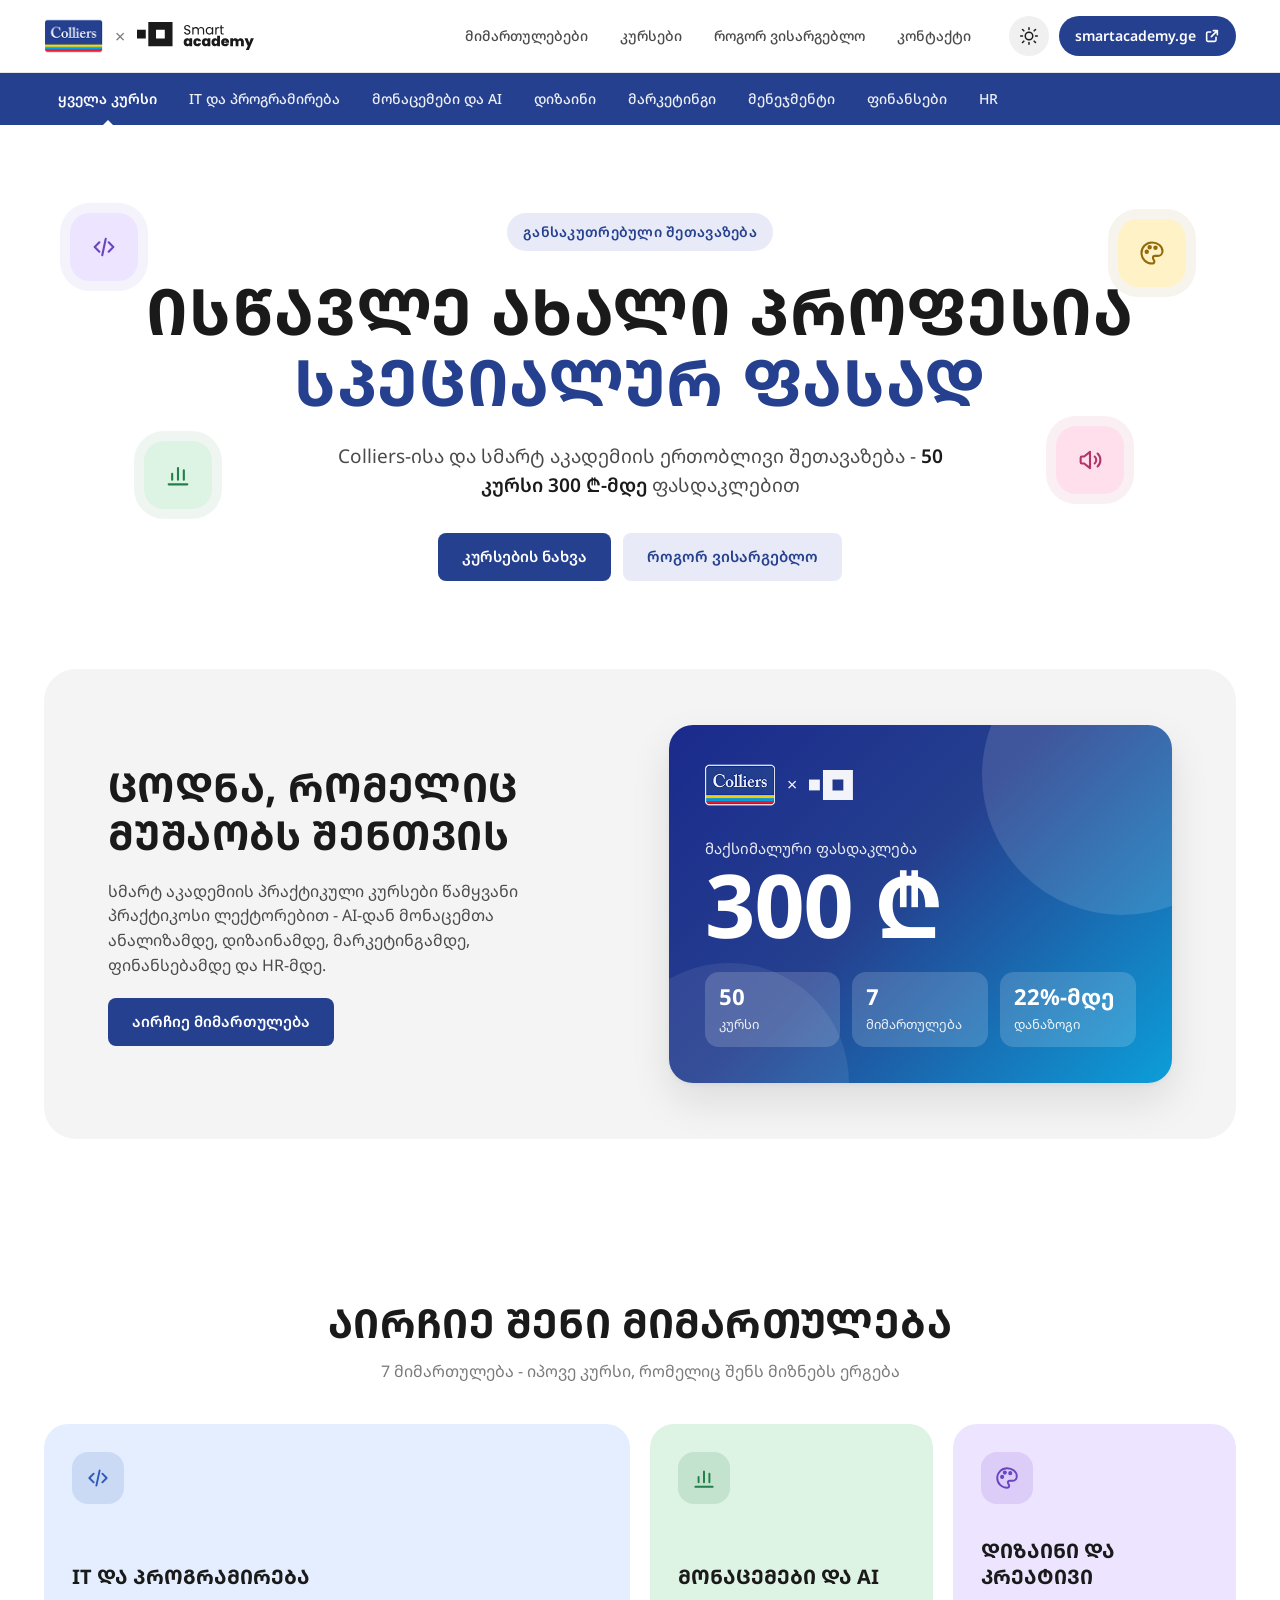
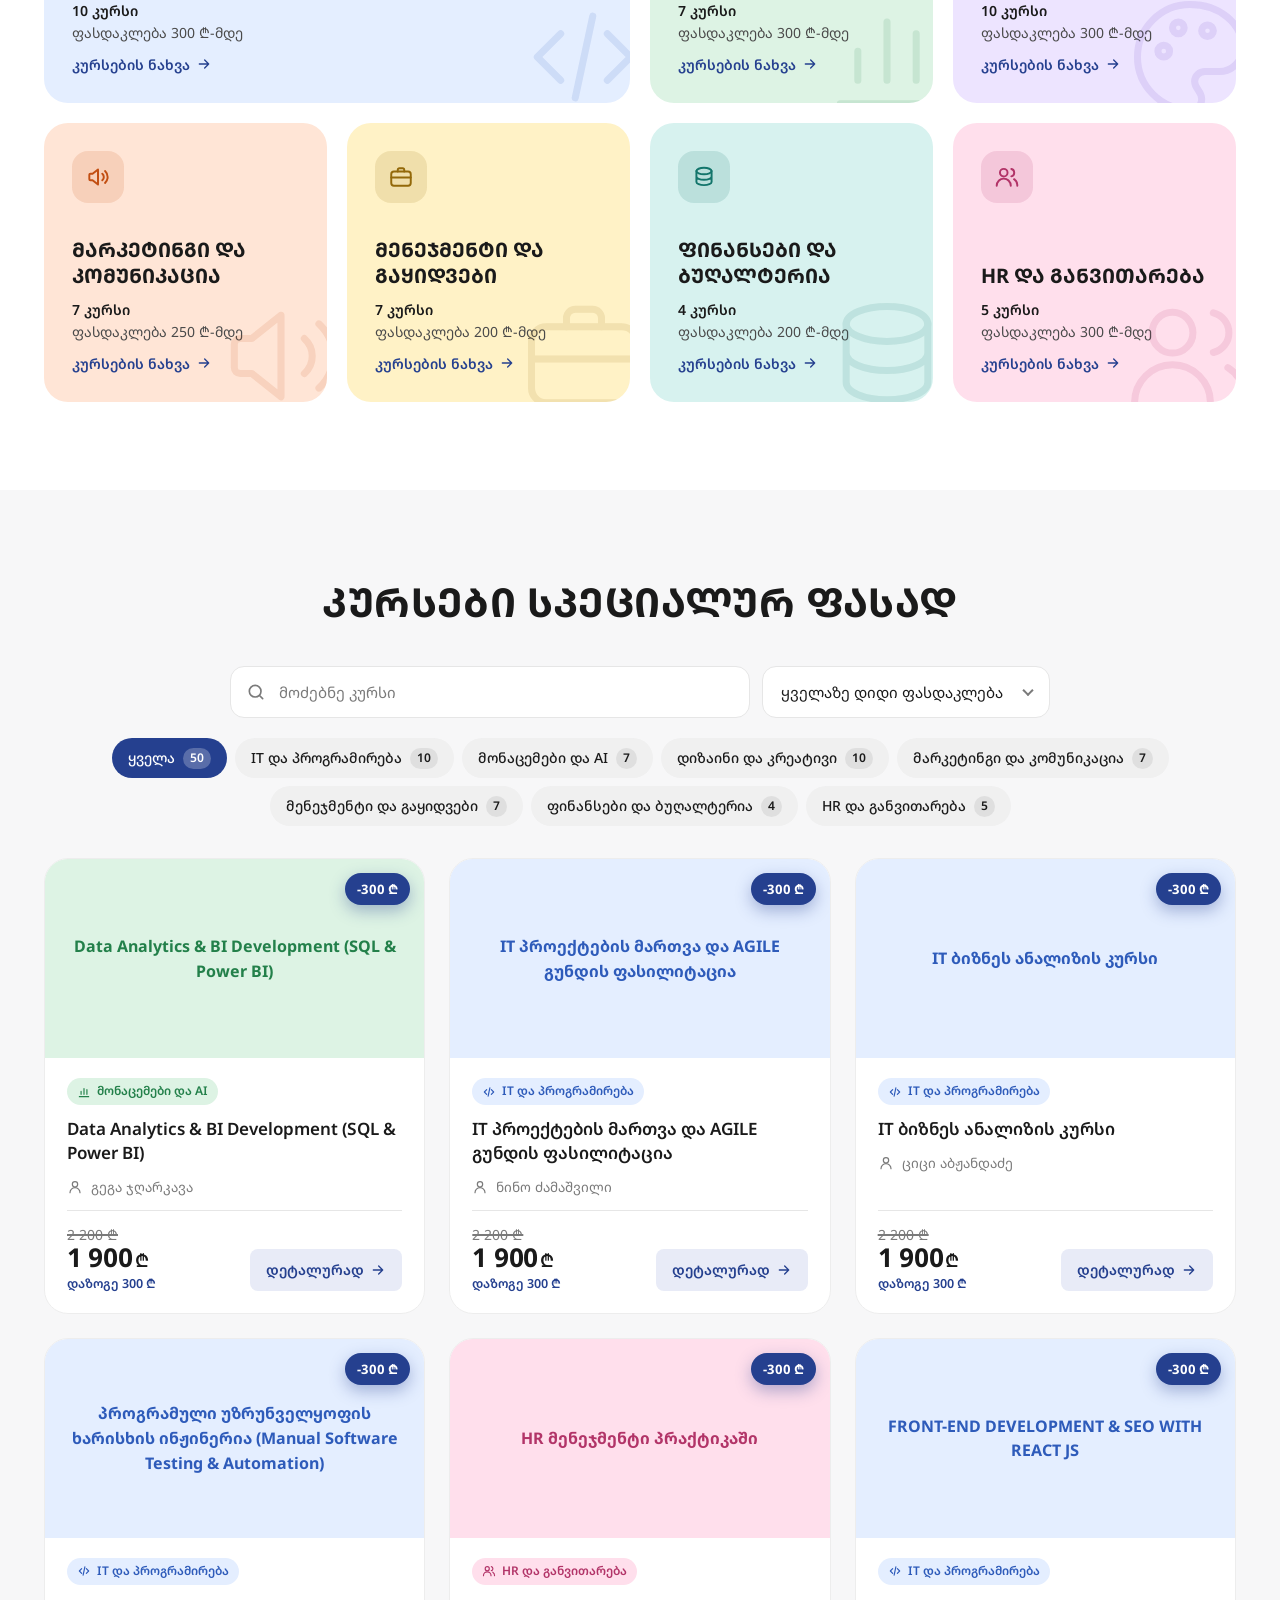
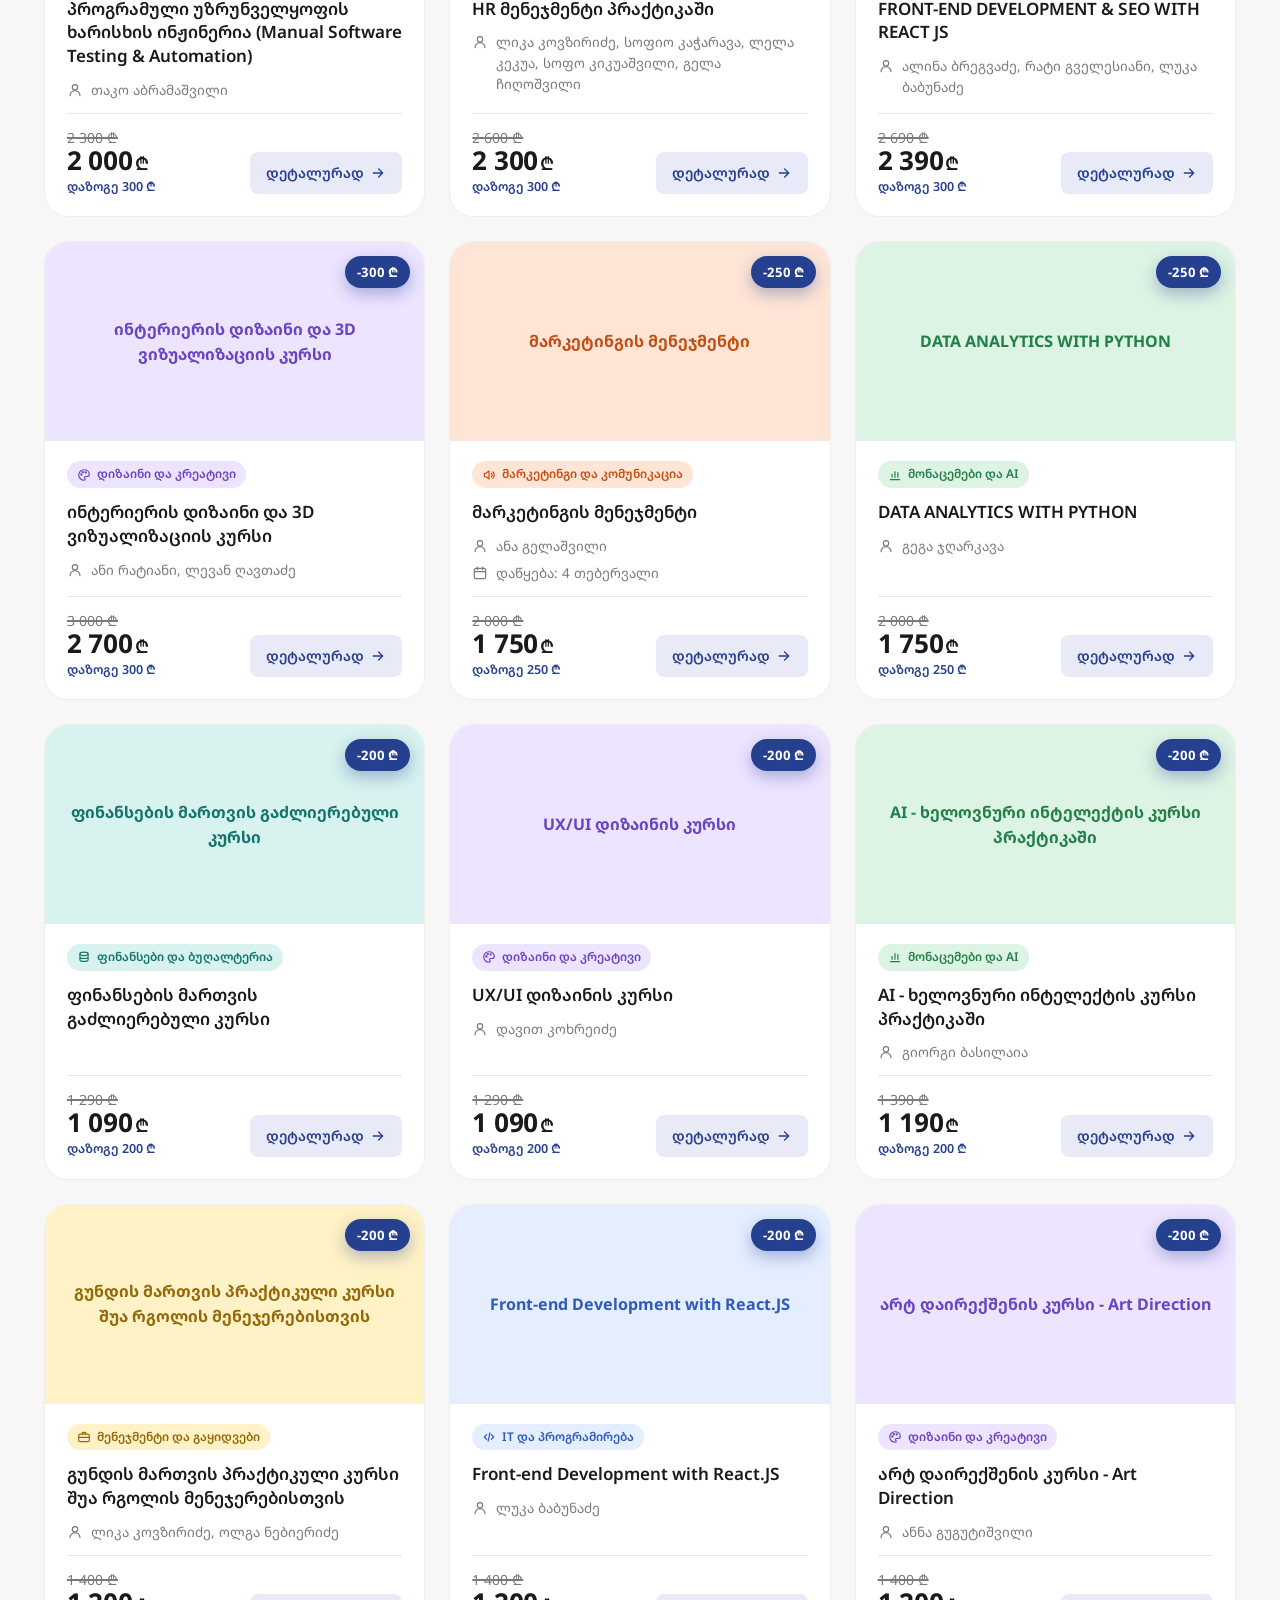
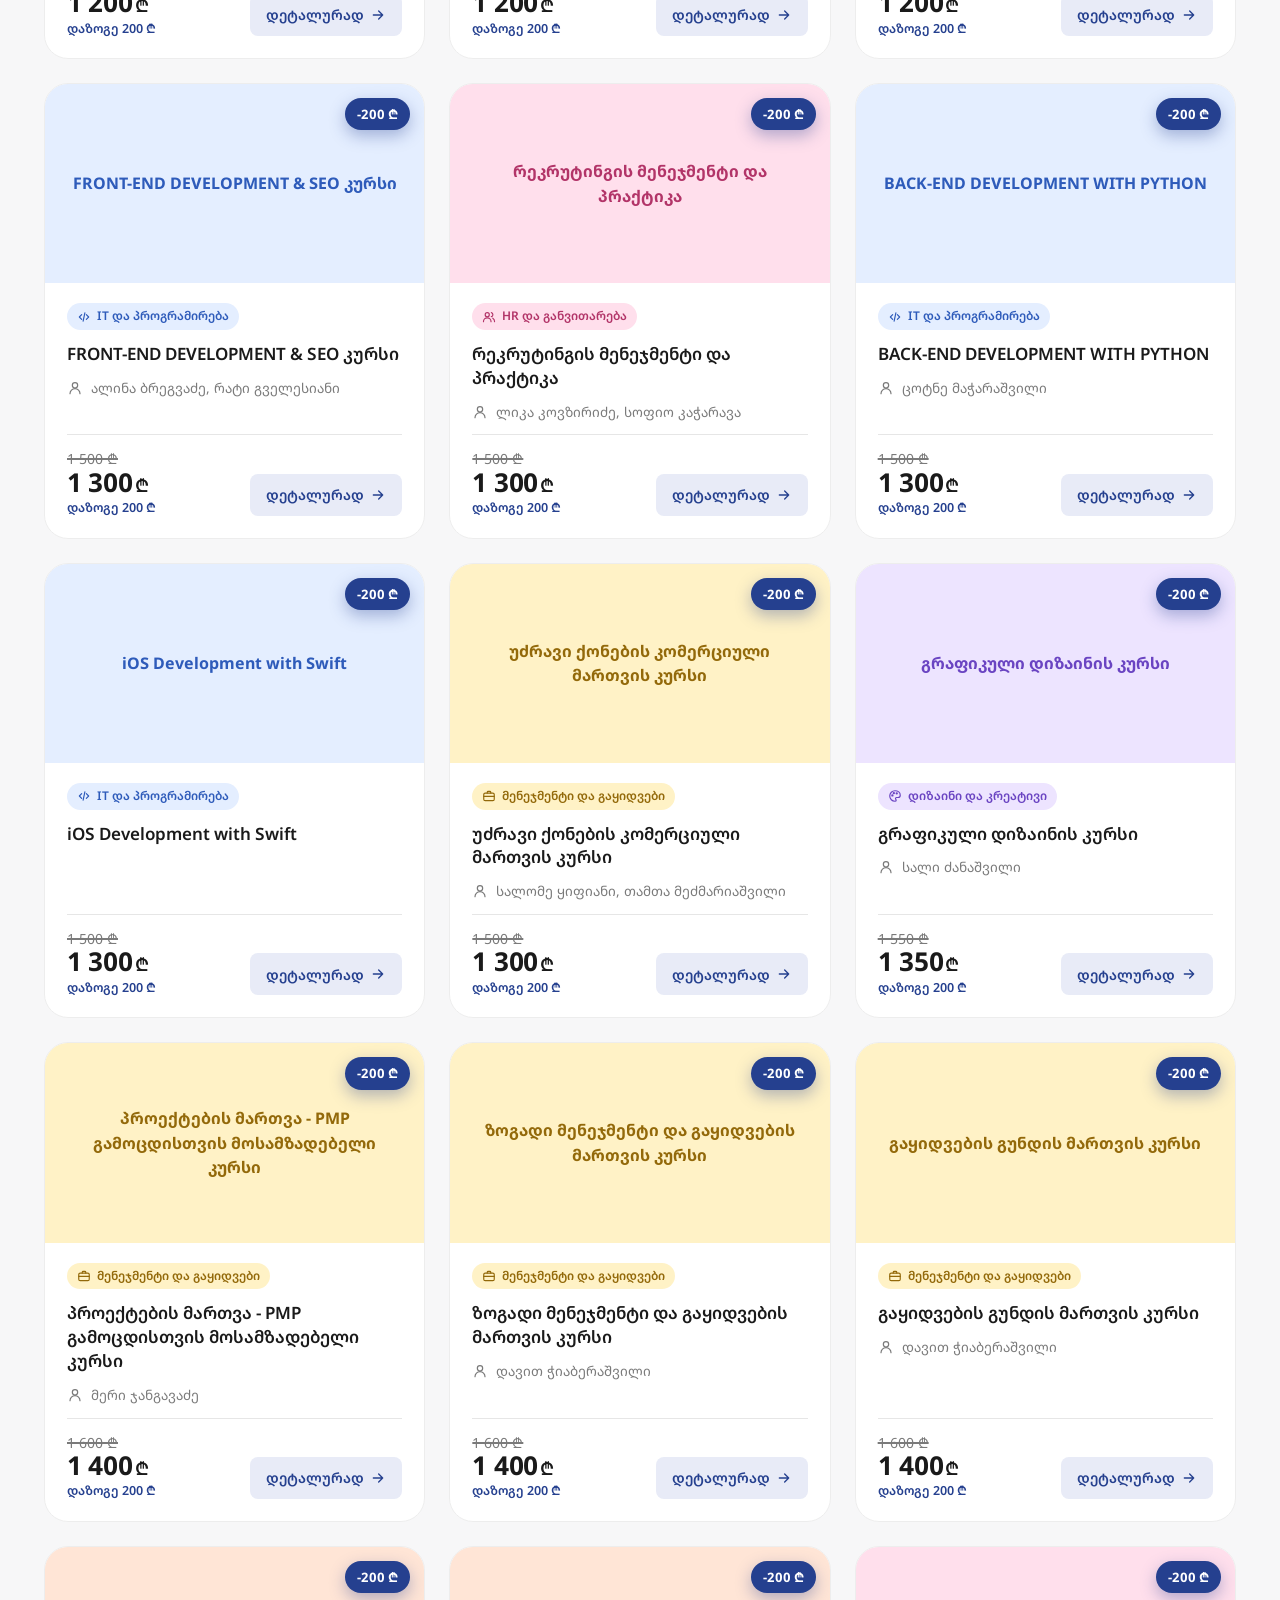
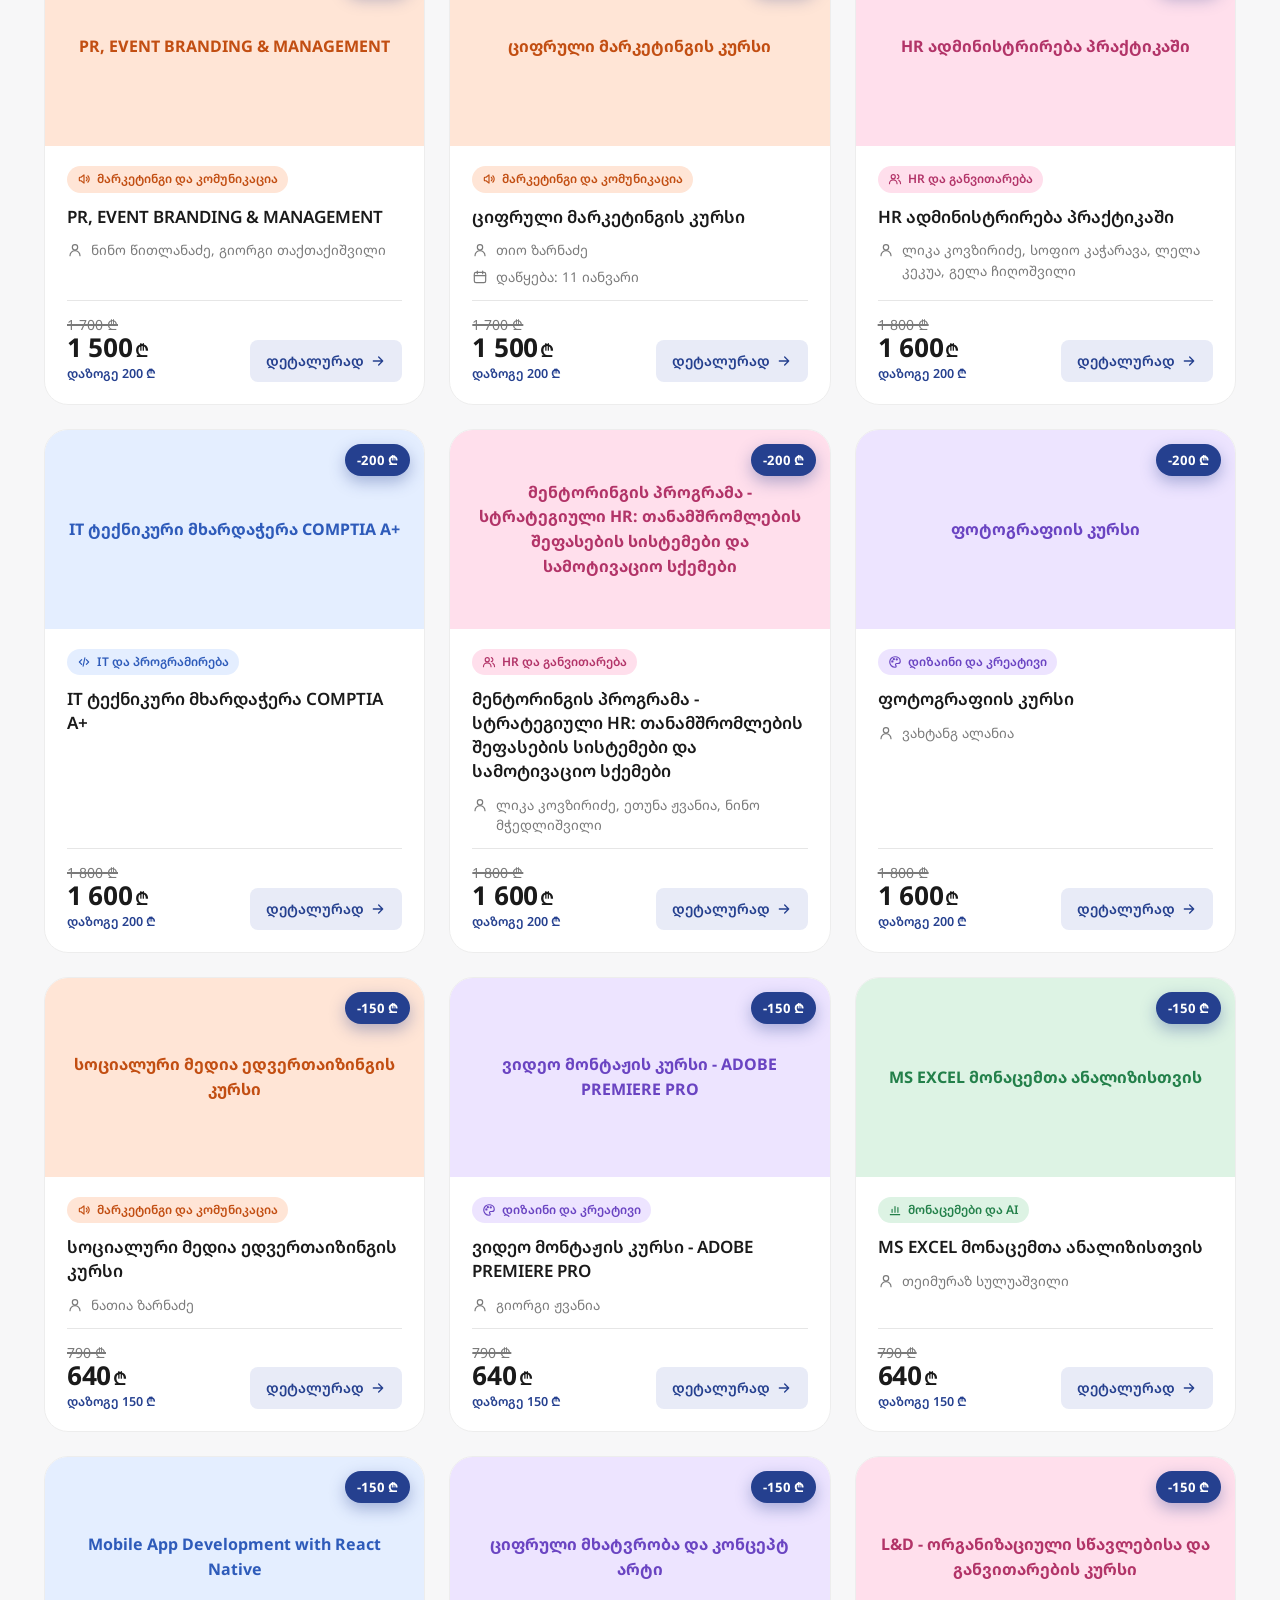
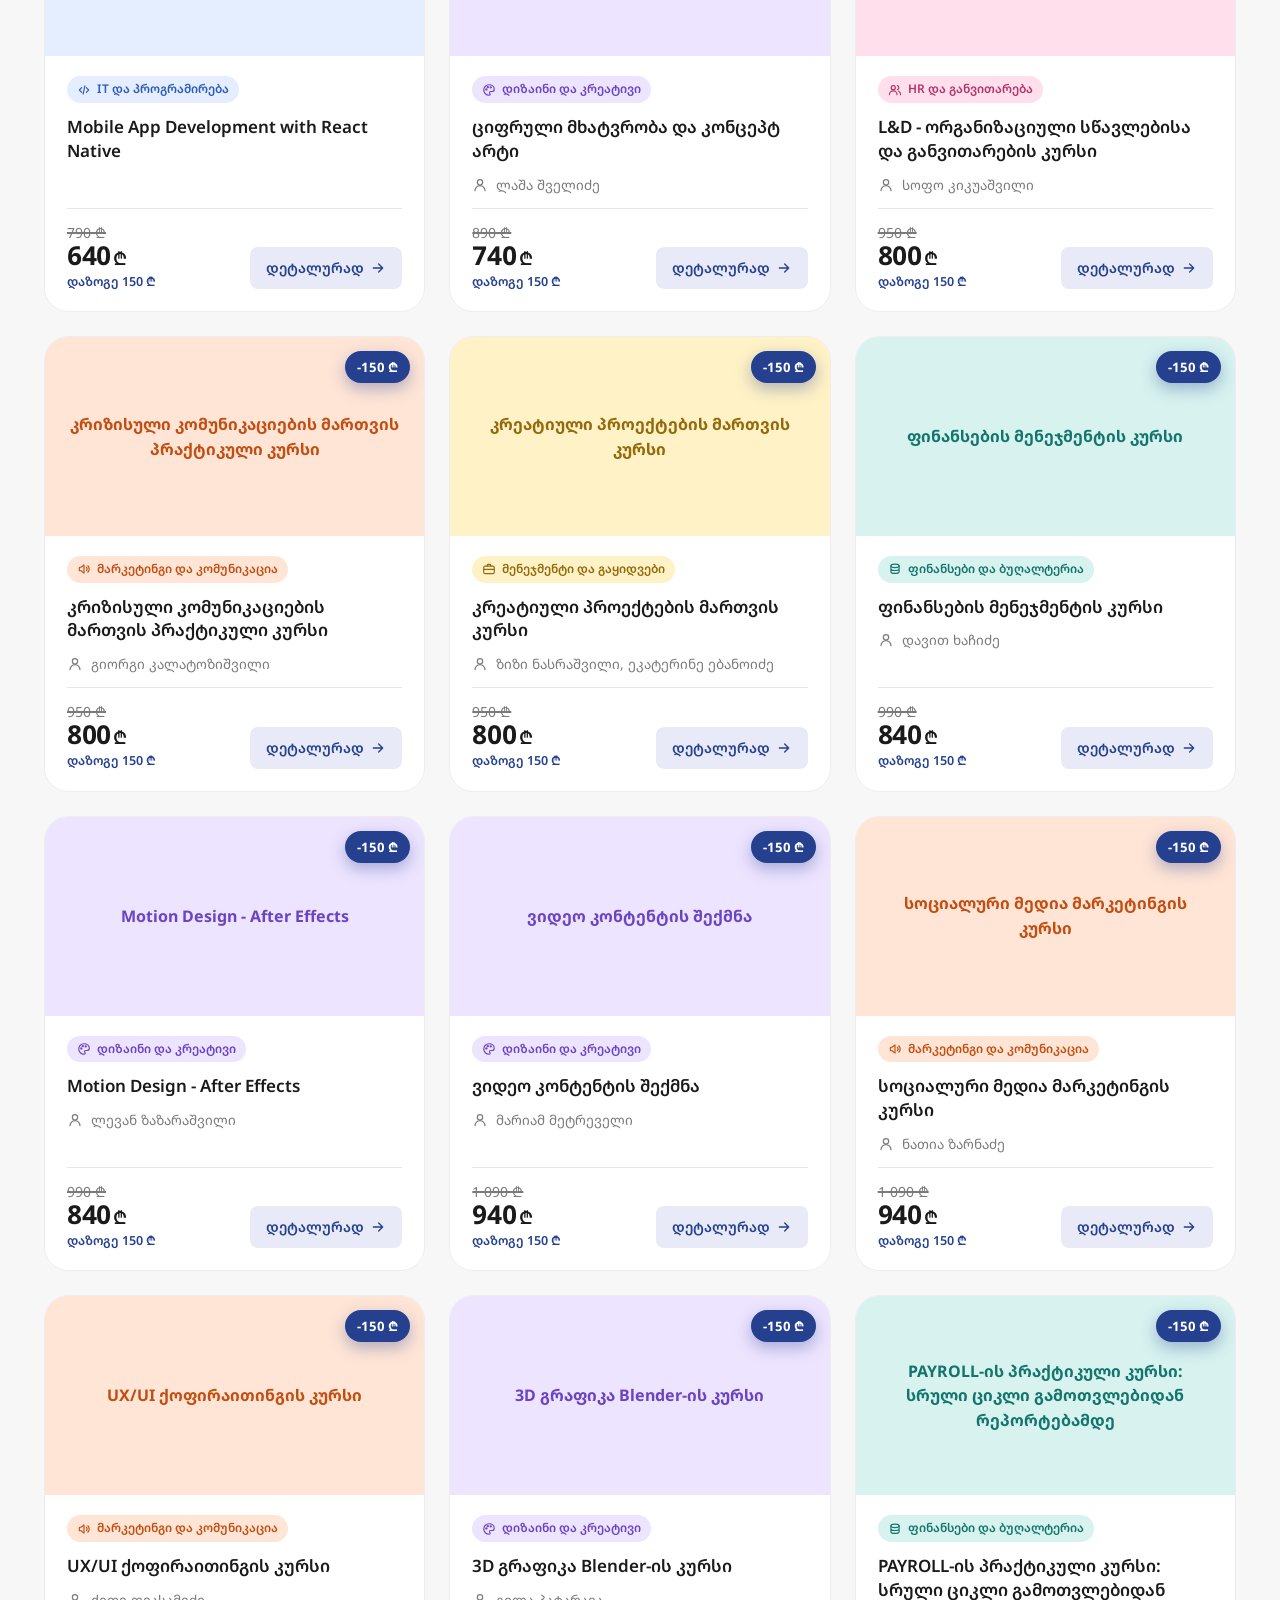
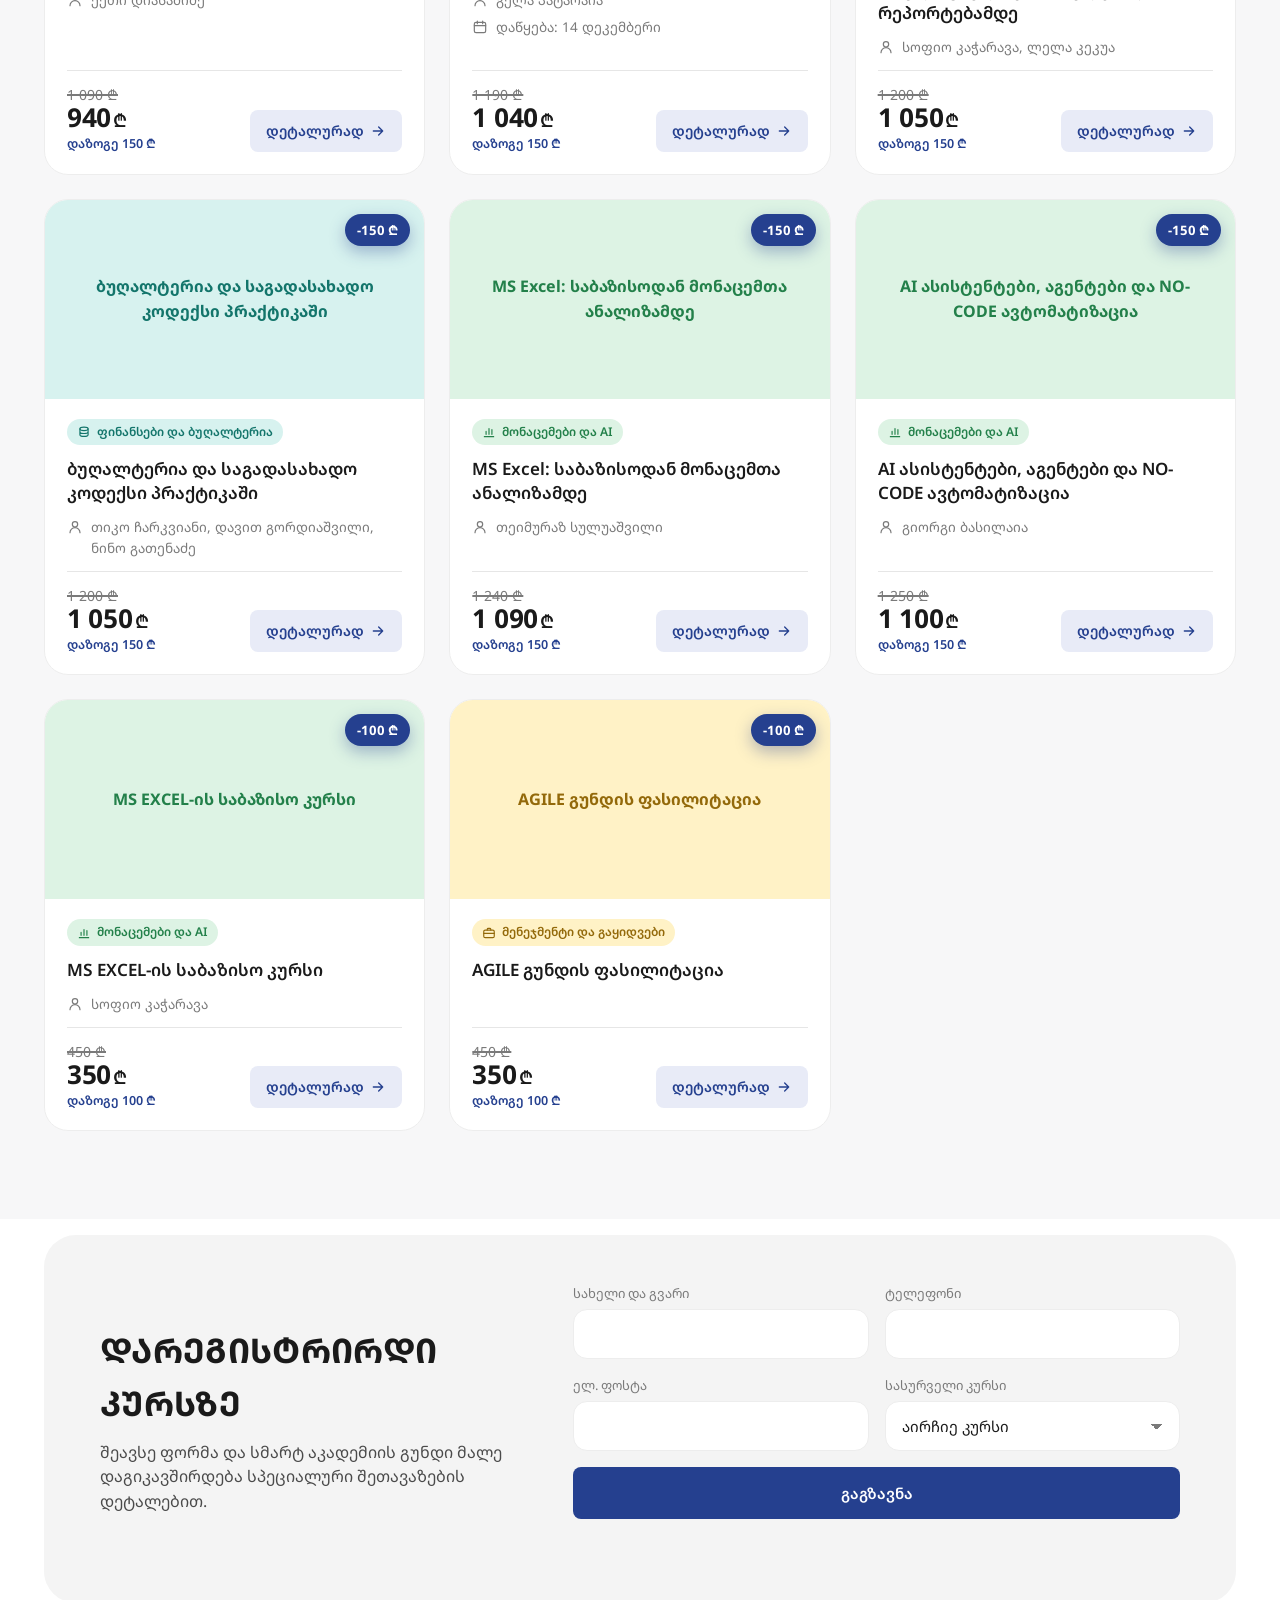
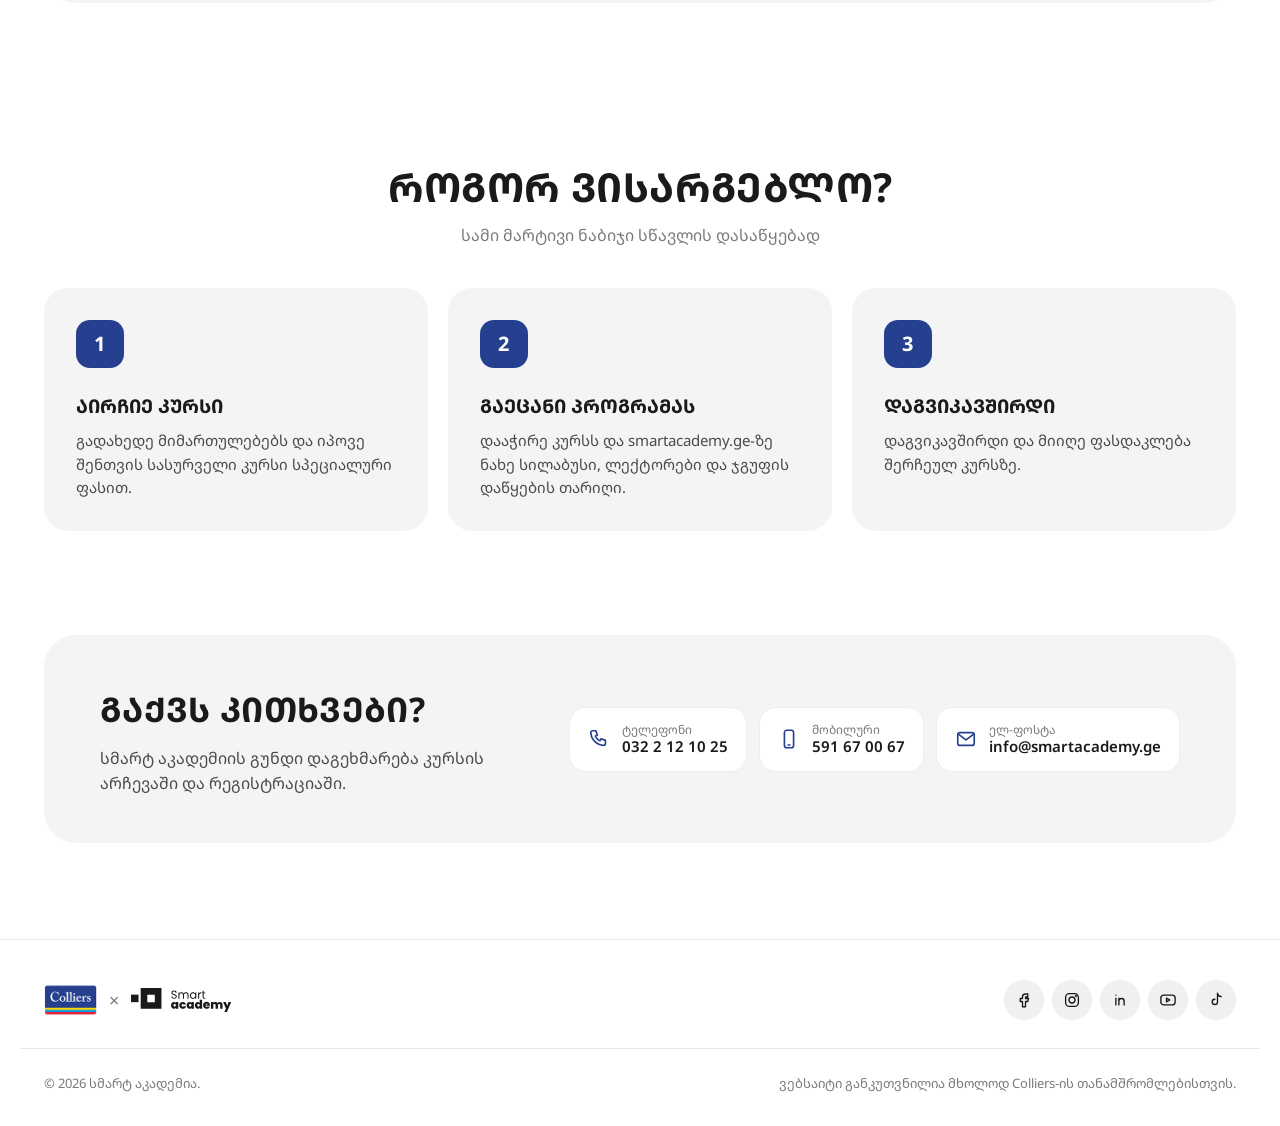
==== commit 8cb65390: "Add AJAX lead form above 'how' section on both sites; template + rule for future sites Co-Authored-B" ====
--- a/colliersoffer/index.html
+++ b/colliersoffer/index.html
@@ -15,7 +15,7 @@
 <link rel="preconnect" href="https://fonts.googleapis.com">
 <link rel="preconnect" href="https://fonts.gstatic.com" crossorigin>
 <link rel="stylesheet" href="https://fonts.googleapis.com/css2?family=Noto+Sans+Georgian:wght@400;500;600;700&display=swap">
-<link rel="stylesheet" href="assets/css/style.css?v=4">
+<link rel="stylesheet" href="assets/css/style.css?v=5">
 <script>
 (function () {
   try {
@@ -154,6 +154,25 @@
       <noscript><p class="noscript">კურსების სანახავად ჩართე JavaScript ან ეწვიე <a href="https://smartacademy.ge">smartacademy.ge</a>-ს.</p></noscript>
     </div>
   </section>
+  <section class="section section--tight" id="apply">
+    <div class="container">
+      <div class="lead">
+        <div class="lead__intro">
+          <h2 class="lead__title caps">დარეგისტრირდი კურსზე</h2>
+          <p>შეავსე ფორმა და სმარტ აკადემიის გუნდი მალე დაგიკავშირდება სპეციალური შეთავაზების დეტალებით.</p>
+        </div>
+        <form class="lead__form" id="leadForm" novalidate>
+          <label class="field"><span>სახელი და გვარი</span><input type="text" name="name" autocomplete="name" required maxlength="120"></label>
+          <label class="field"><span>ტელეფონი</span><input type="tel" name="phone" autocomplete="tel" inputmode="tel" required maxlength="40"></label>
+          <label class="field"><span>ელ. ფოსტა</span><input type="email" name="email" autocomplete="email" required maxlength="160"></label>
+          <label class="field"><span>სასურველი კურსი</span><select name="course" id="leadCourse" required><option value="">აირჩიე კურსი</option></select></label>
+          <input type="text" name="website" class="lead__hp" tabindex="-1" autocomplete="off" aria-hidden="true">
+          <button class="btn btn--primary lead__submit" type="submit">გაგზავნა</button>
+          <p class="lead__msg" id="leadMsg" role="status" aria-live="polite"></p>
+        </form>
+      </div>
+    </div>
+  </section>
   <section class="section" id="how">
     <div class="container">
       <div class="section__head">
@@ -226,5 +245,6 @@
 </footer>
 <script src="assets/js/courses.js"></script>
 <script src="assets/js/app.js"></script>
+<script src="assets/js/form.js"></script>
 </body>
 </html>
--- a/colliersoffer/assets/css/style.css
+++ b/colliersoffer/assets/css/style.css
@@ -363,3 +363,20 @@
   html{scroll-behavior:auto}
   *,*::before,*::after{animation:none!important;transition:none!important}
 }
+.lead{display:grid;grid-template-columns:minmax(0,1fr) minmax(0,1.4fr);gap:40px;align-items:center;padding:48px 56px;border-radius:var(--radius-xl);background:var(--surface)}
+.lead__title{font-size:clamp(24px,3vw,34px);margin-bottom:10px}
+.lead__intro p{color:var(--text-2)}
+.lead__form{display:grid;grid-template-columns:1fr 1fr;gap:16px}
+.field{display:flex;flex-direction:column;gap:6px;font-size:13px;color:var(--muted)}
+.field input,.field select{width:100%;height:50px;padding:0 16px;border:1px solid var(--card-border);border-radius:14px;background:var(--card);color:var(--text);font-size:15px;transition:border-color .2s,box-shadow .2s}
+.field select{appearance:none;padding-right:40px;background-image:linear-gradient(45deg,transparent 50%,var(--muted) 50%),linear-gradient(135deg,var(--muted) 50%,transparent 50%);background-position:calc(100% - 22px) 22px,calc(100% - 16px) 22px;background-size:6px 6px;background-repeat:no-repeat}
+.field input:focus,.field select:focus{outline:none;border-color:var(--brand);box-shadow:0 0 0 4px var(--brand-soft)}
+.field.is-invalid input,.field.is-invalid select{border-color:#D92D20}
+.lead__hp{position:absolute;left:-9999px;width:1px;height:1px;opacity:0}
+.lead__submit{grid-column:1/-1;min-height:52px}
+.lead__submit[disabled]{opacity:.6;cursor:wait}
+.lead__msg{grid-column:1/-1;margin:0;font-size:14px;min-height:20px}
+.lead__msg.is-ok{color:#12B76A}
+.lead__msg.is-err{color:#D92D20}
+@media (max-width:900px){.lead{grid-template-columns:1fr;padding:40px}}
+@media (max-width:560px){.lead{padding:24px;border-radius:var(--radius-lg)}.lead__form{grid-template-columns:1fr}}
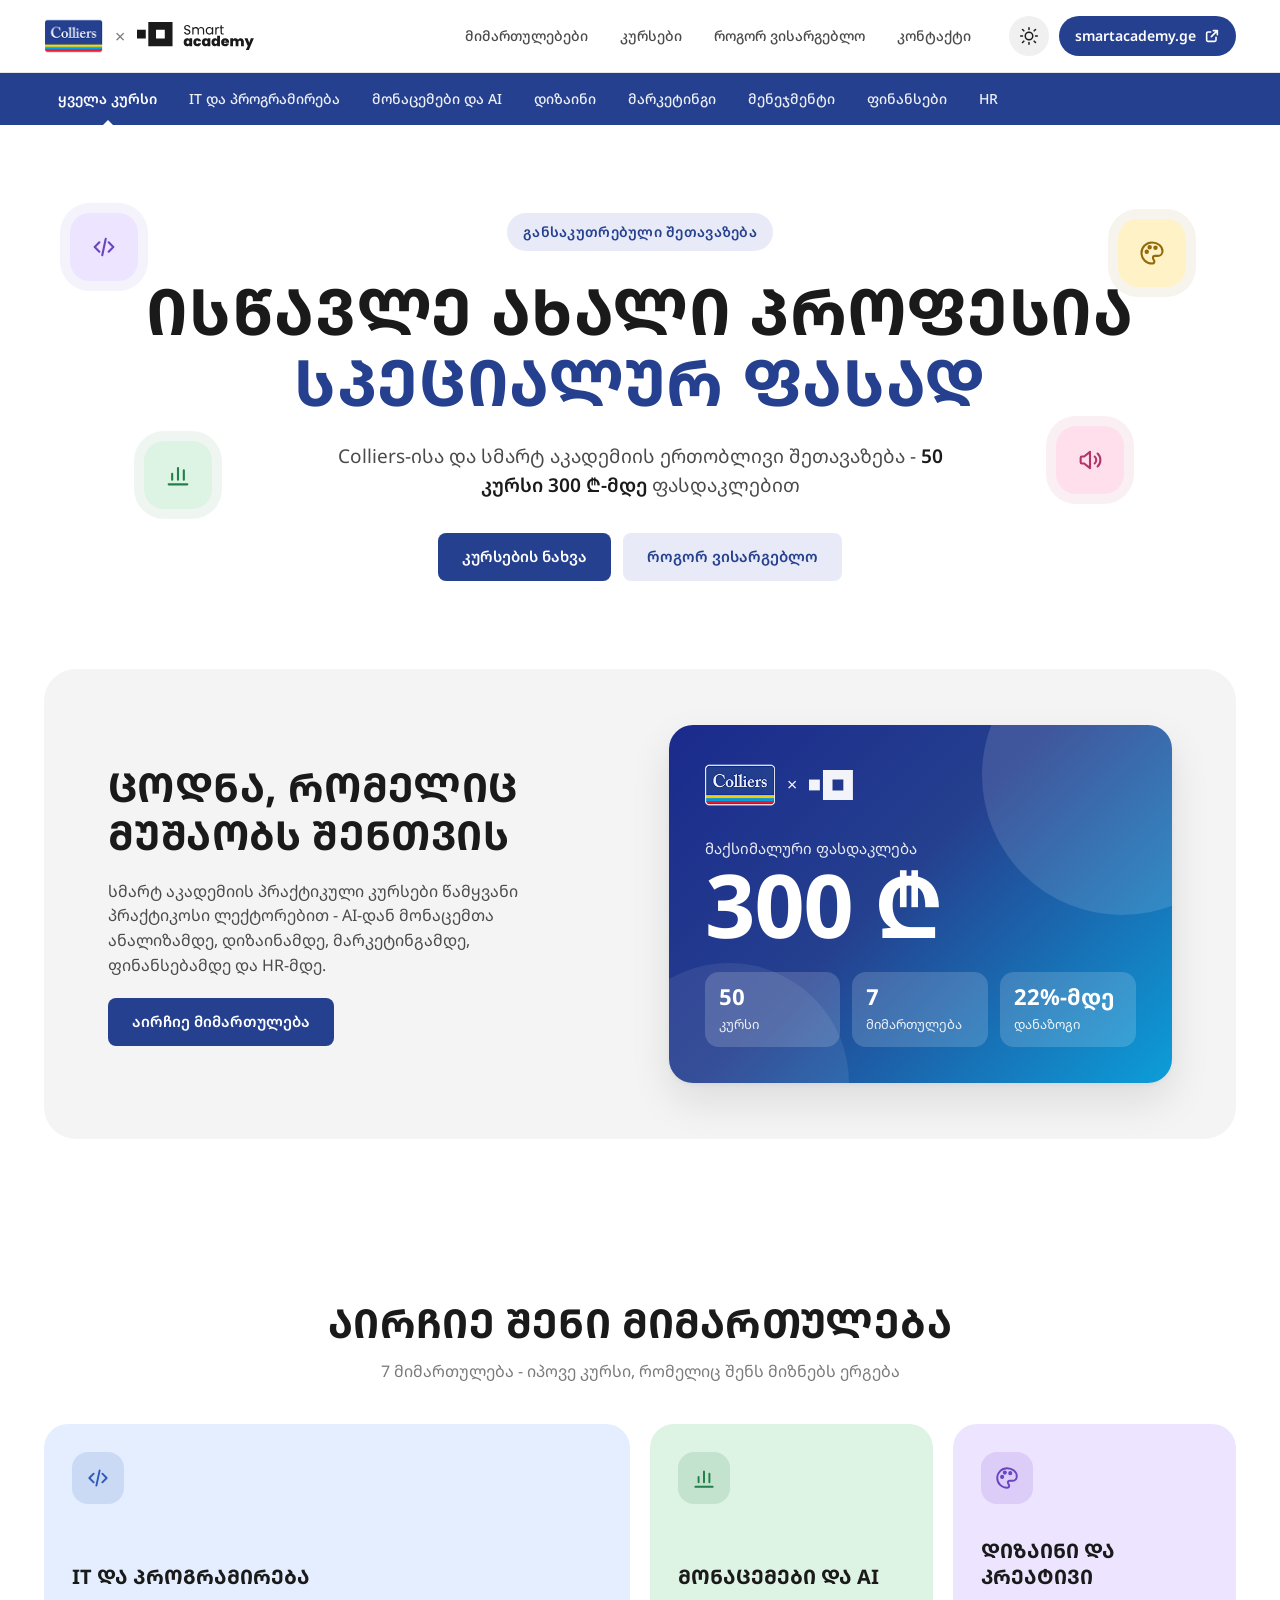
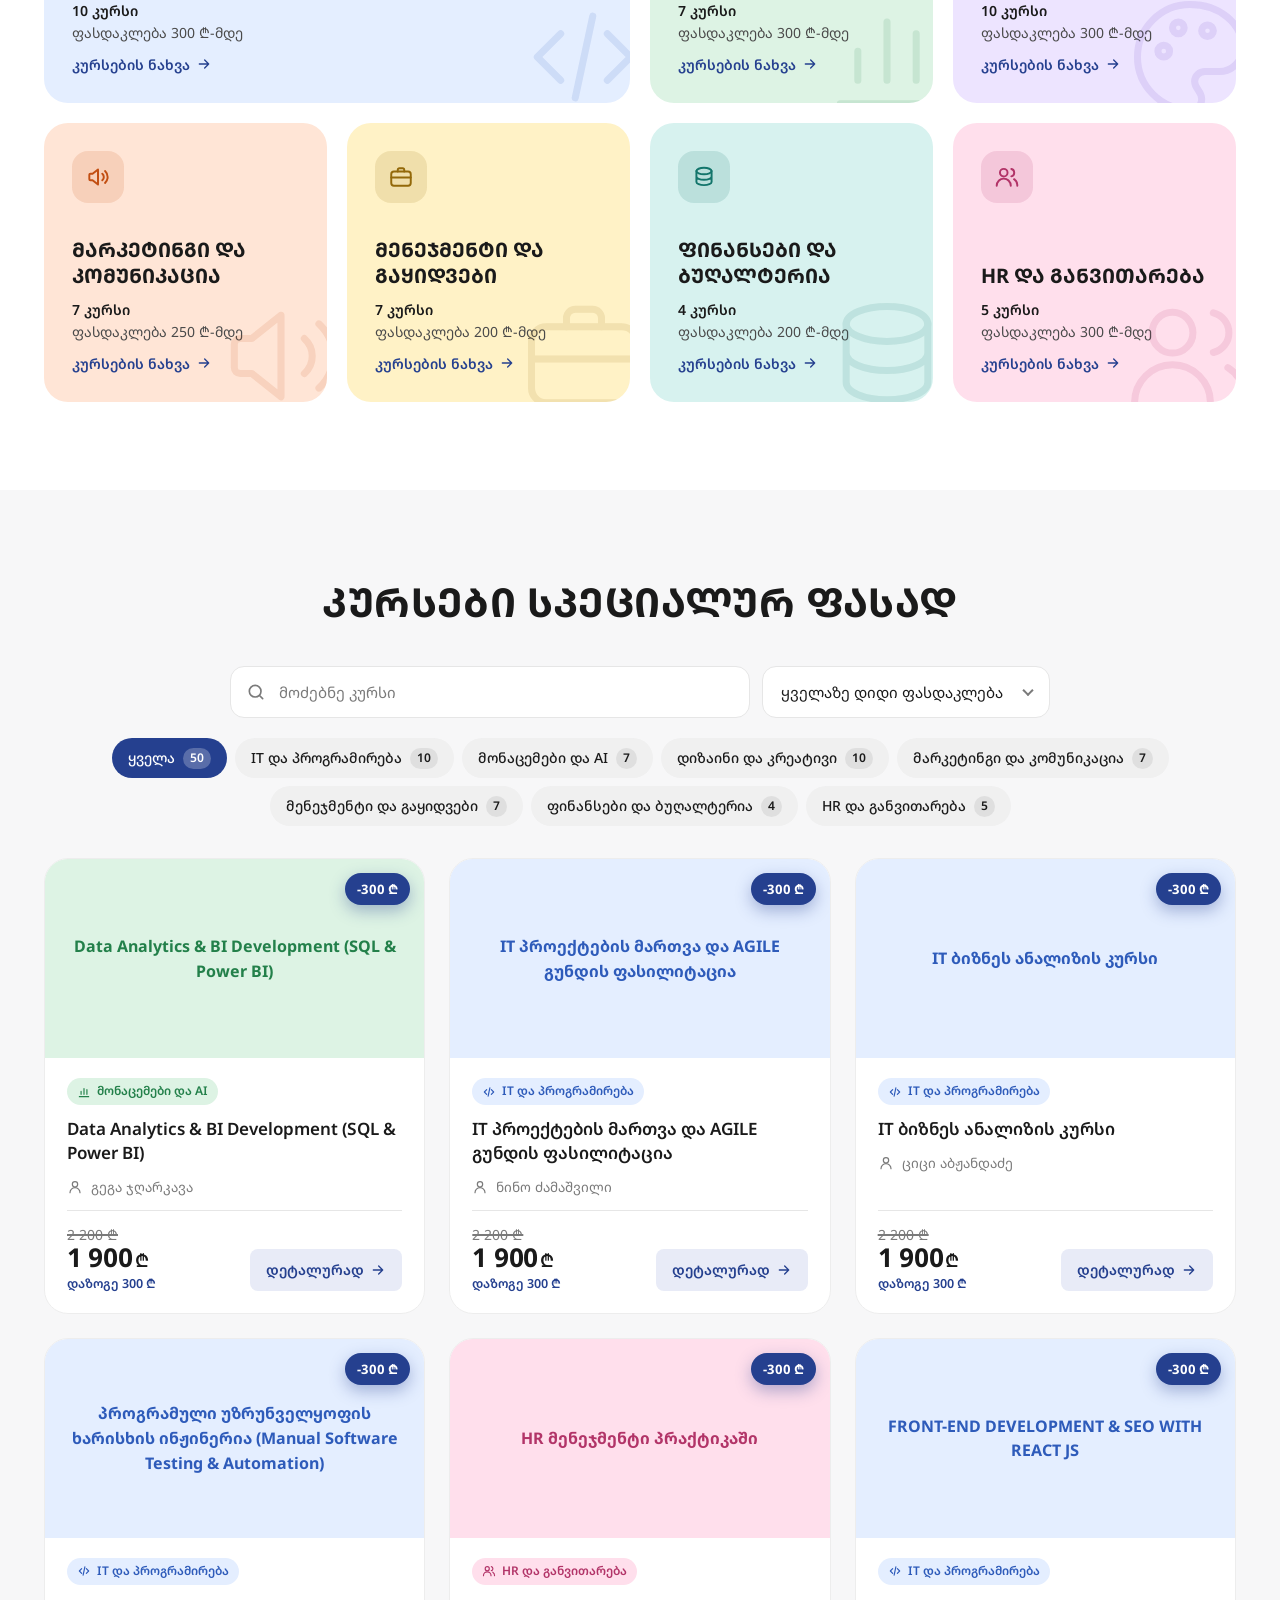
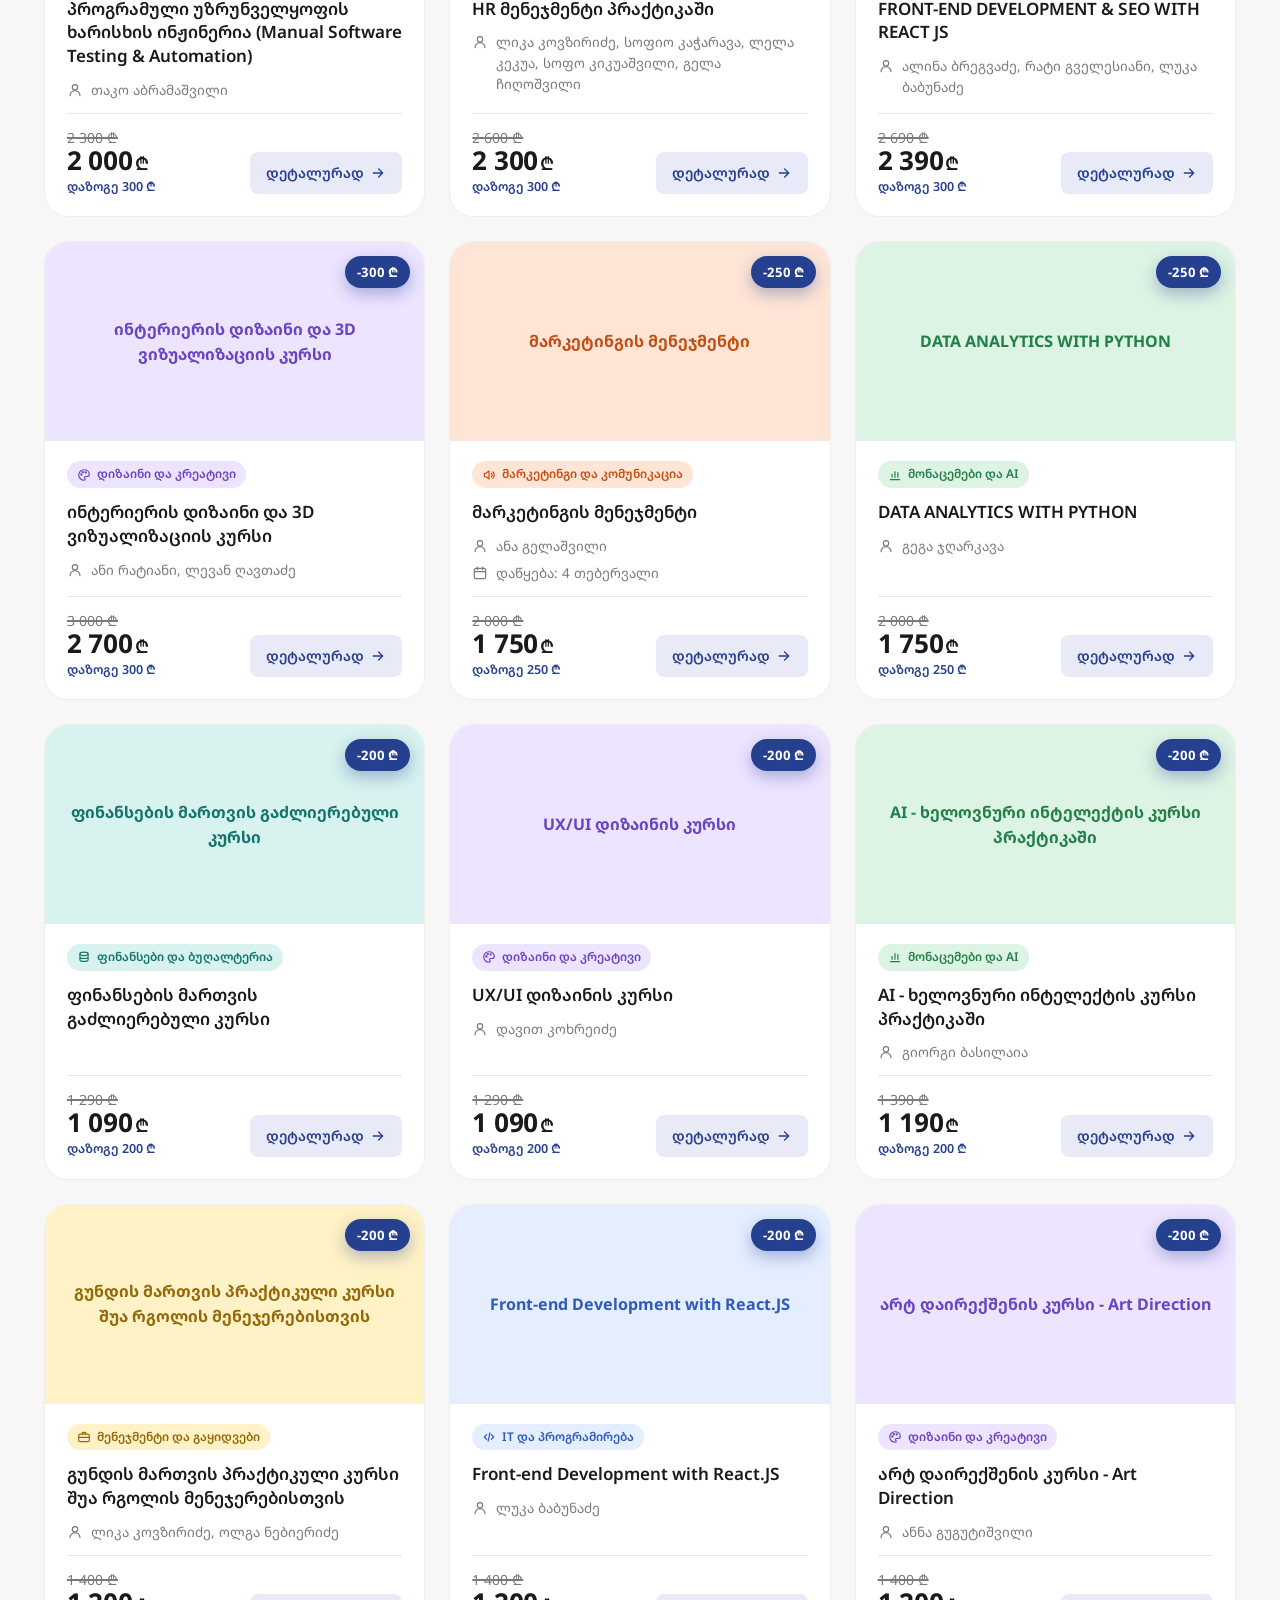
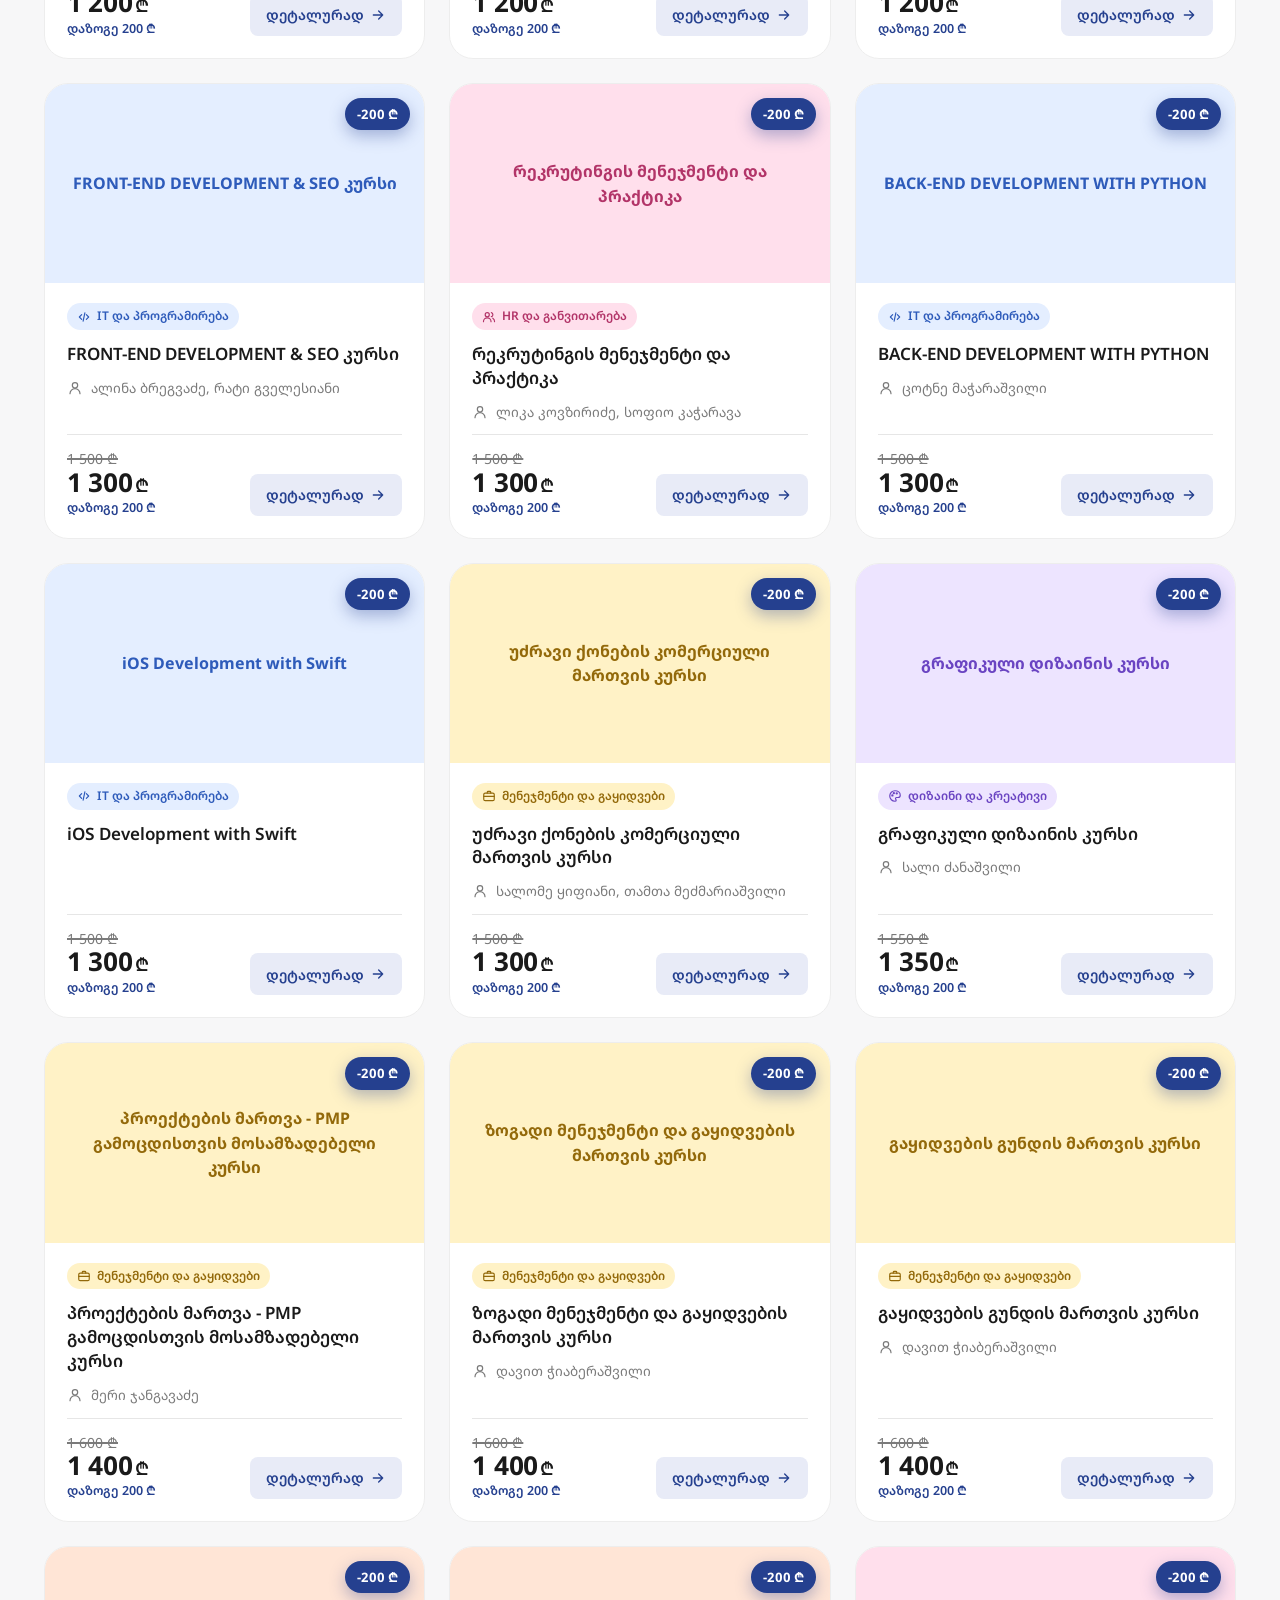
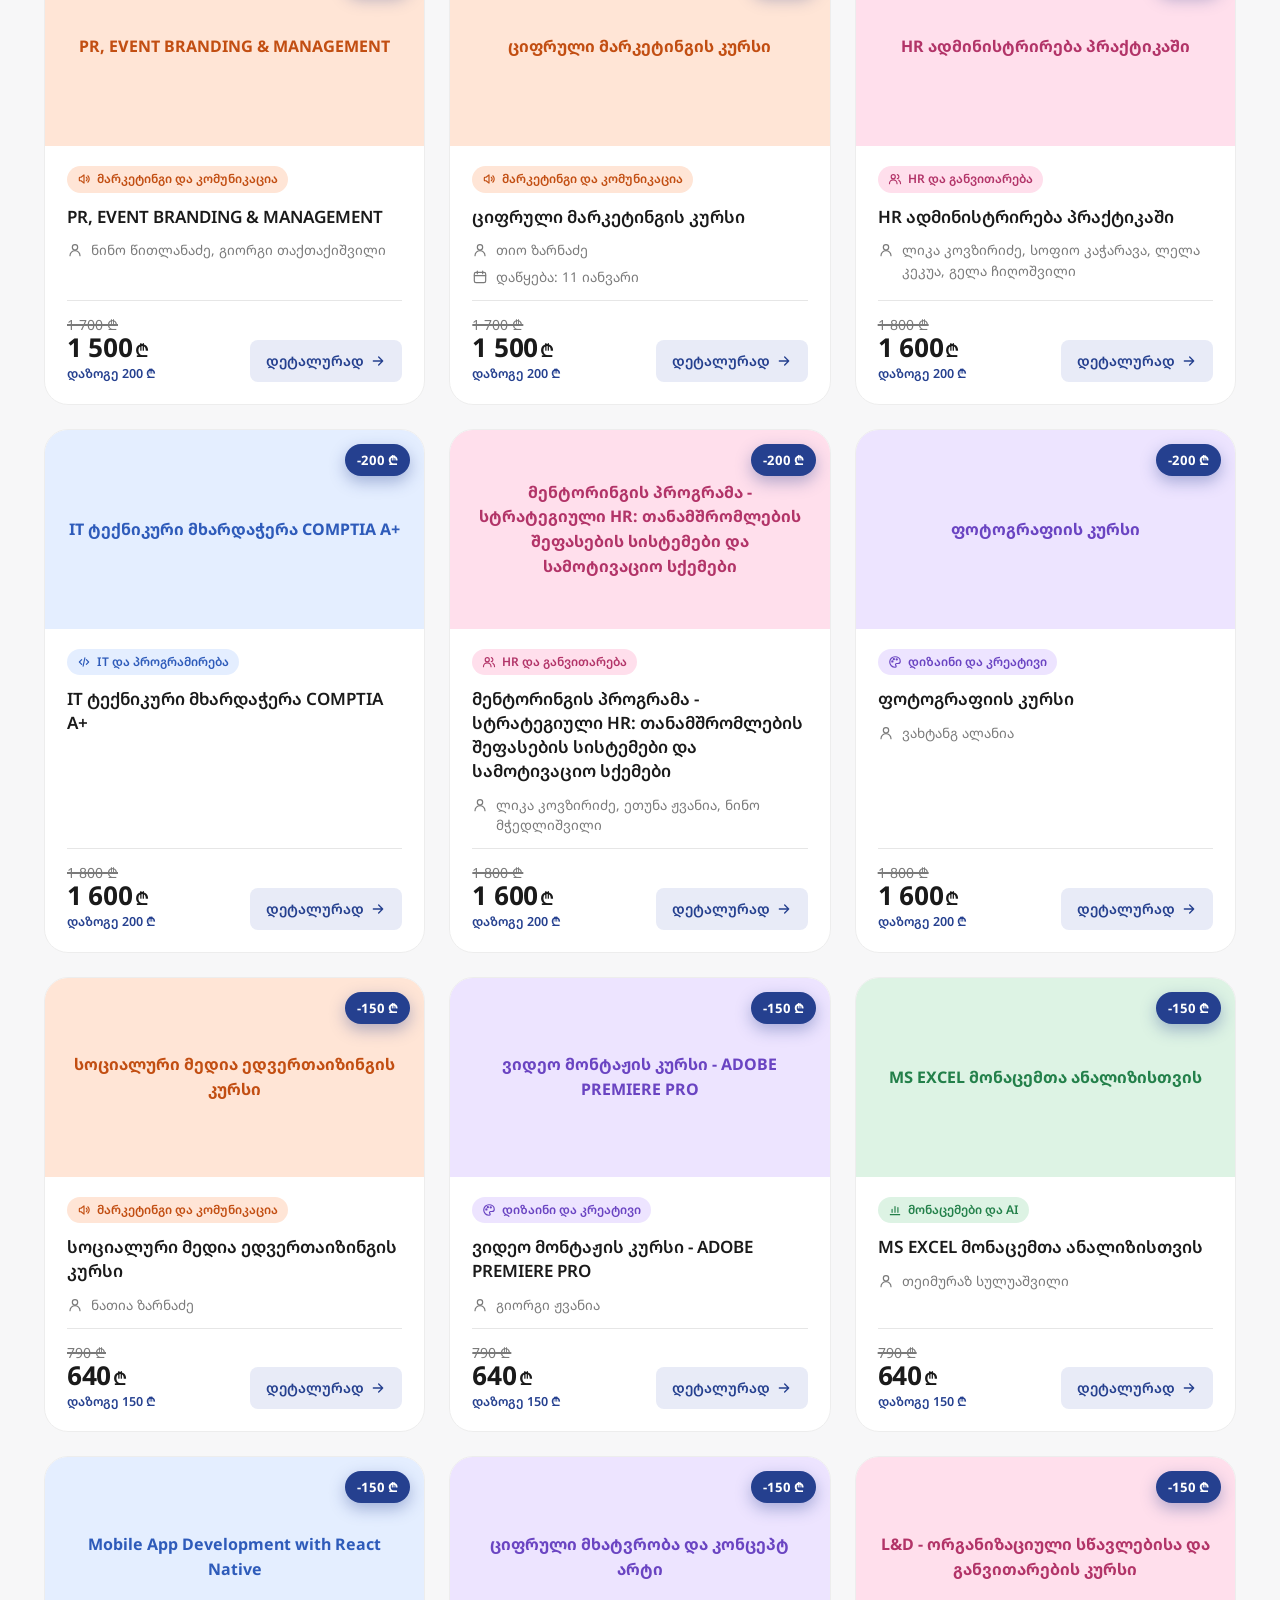
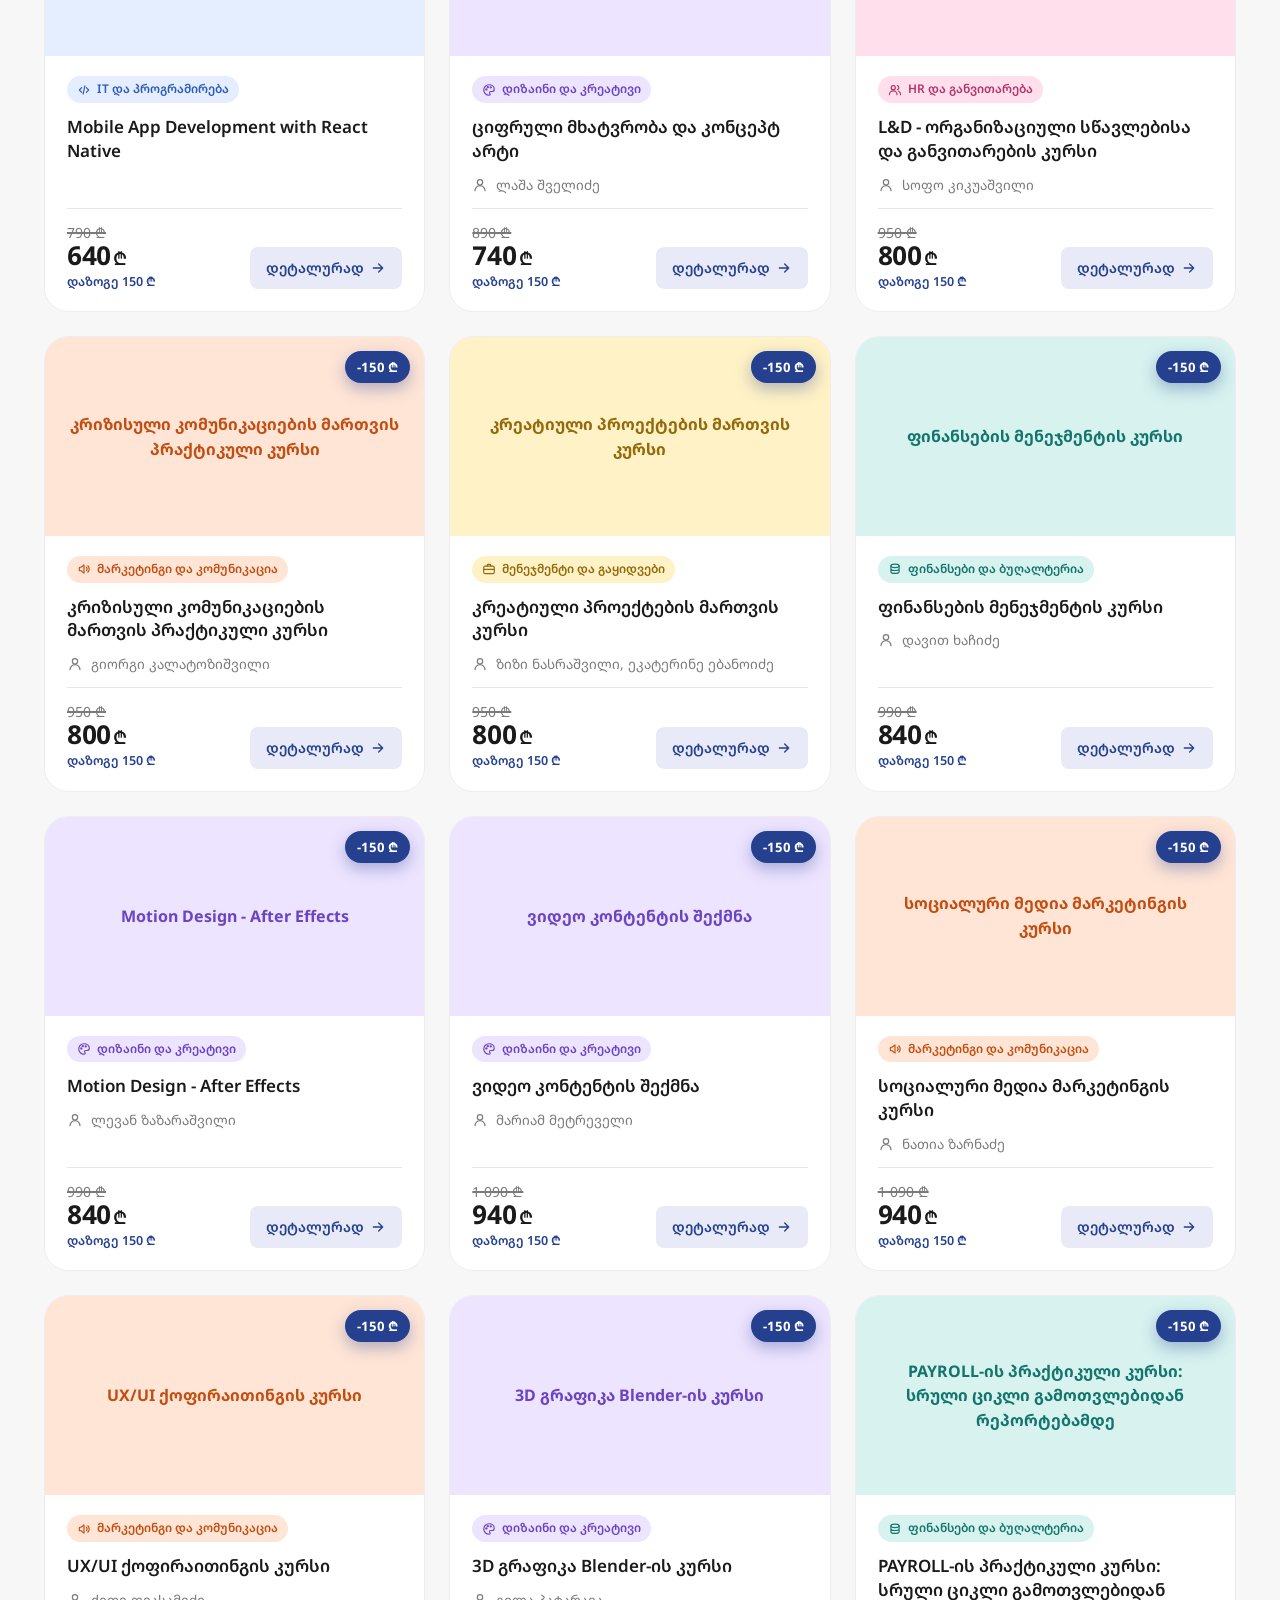
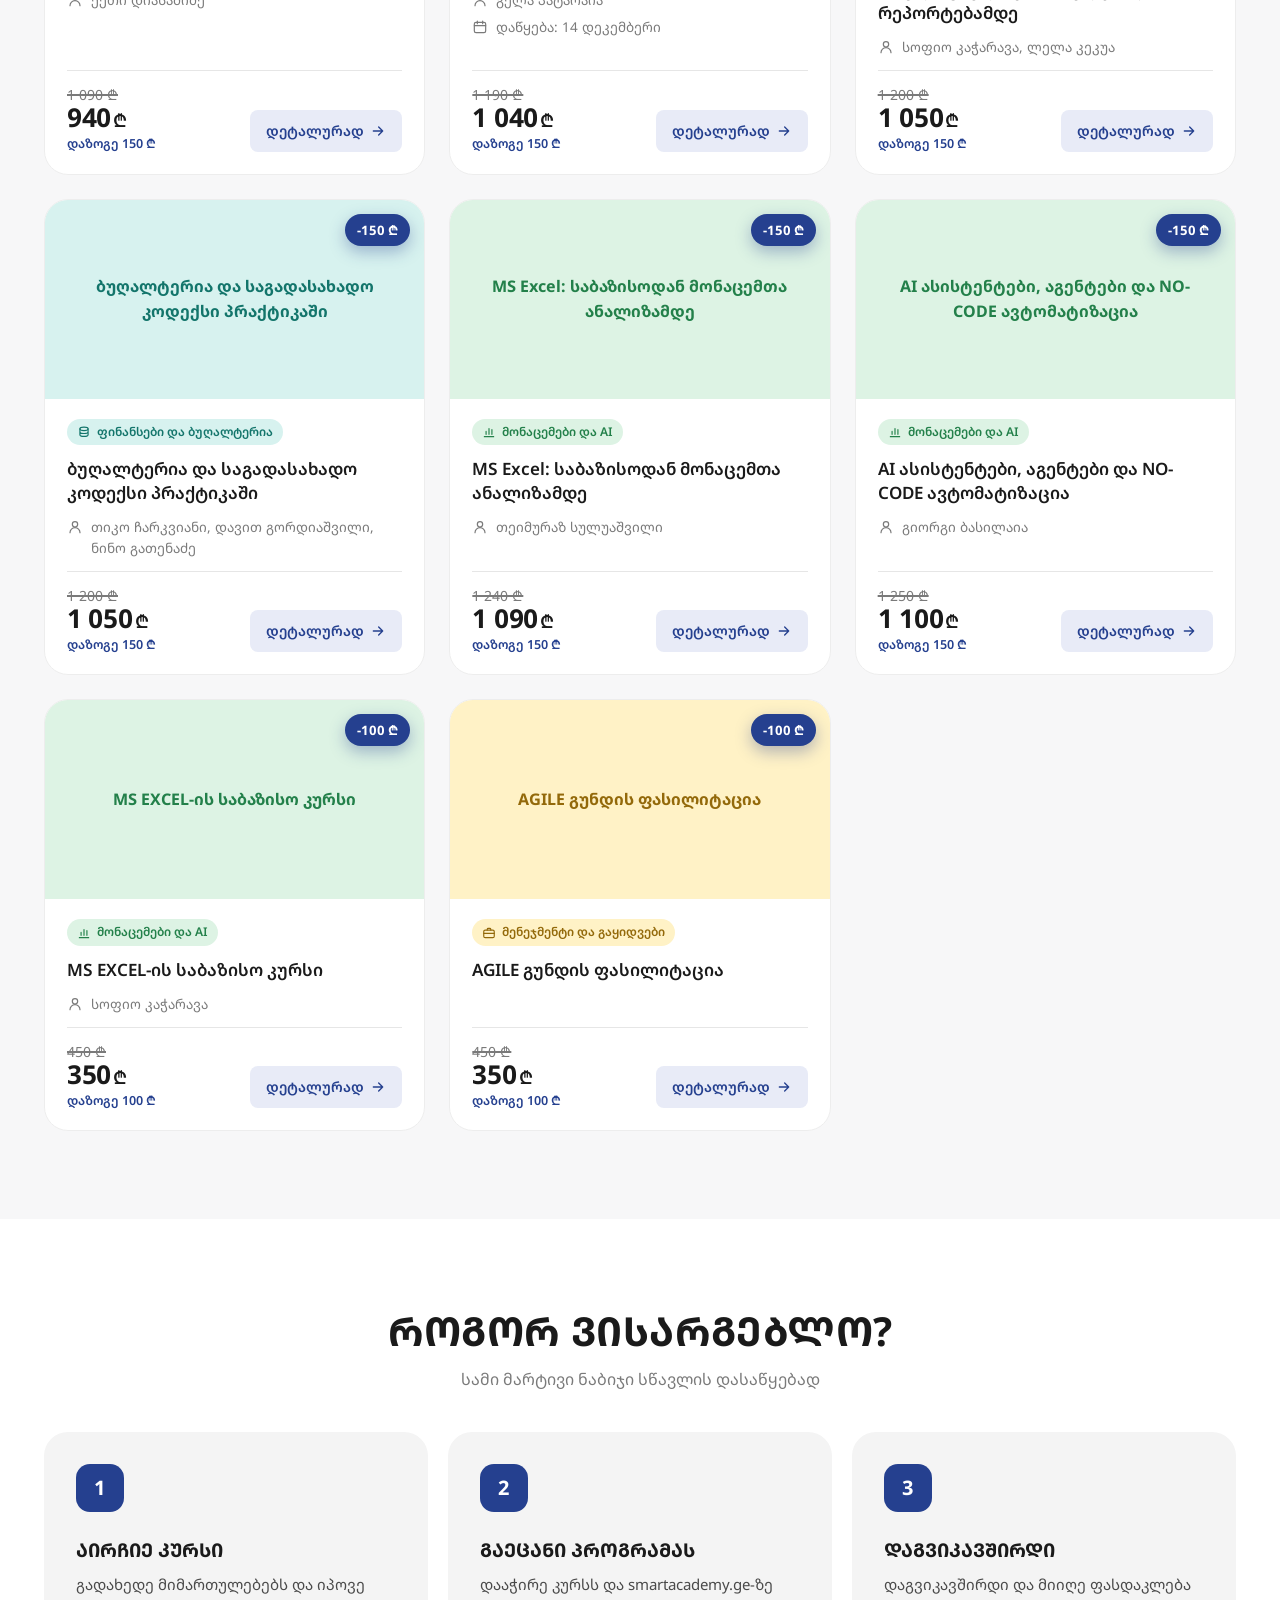
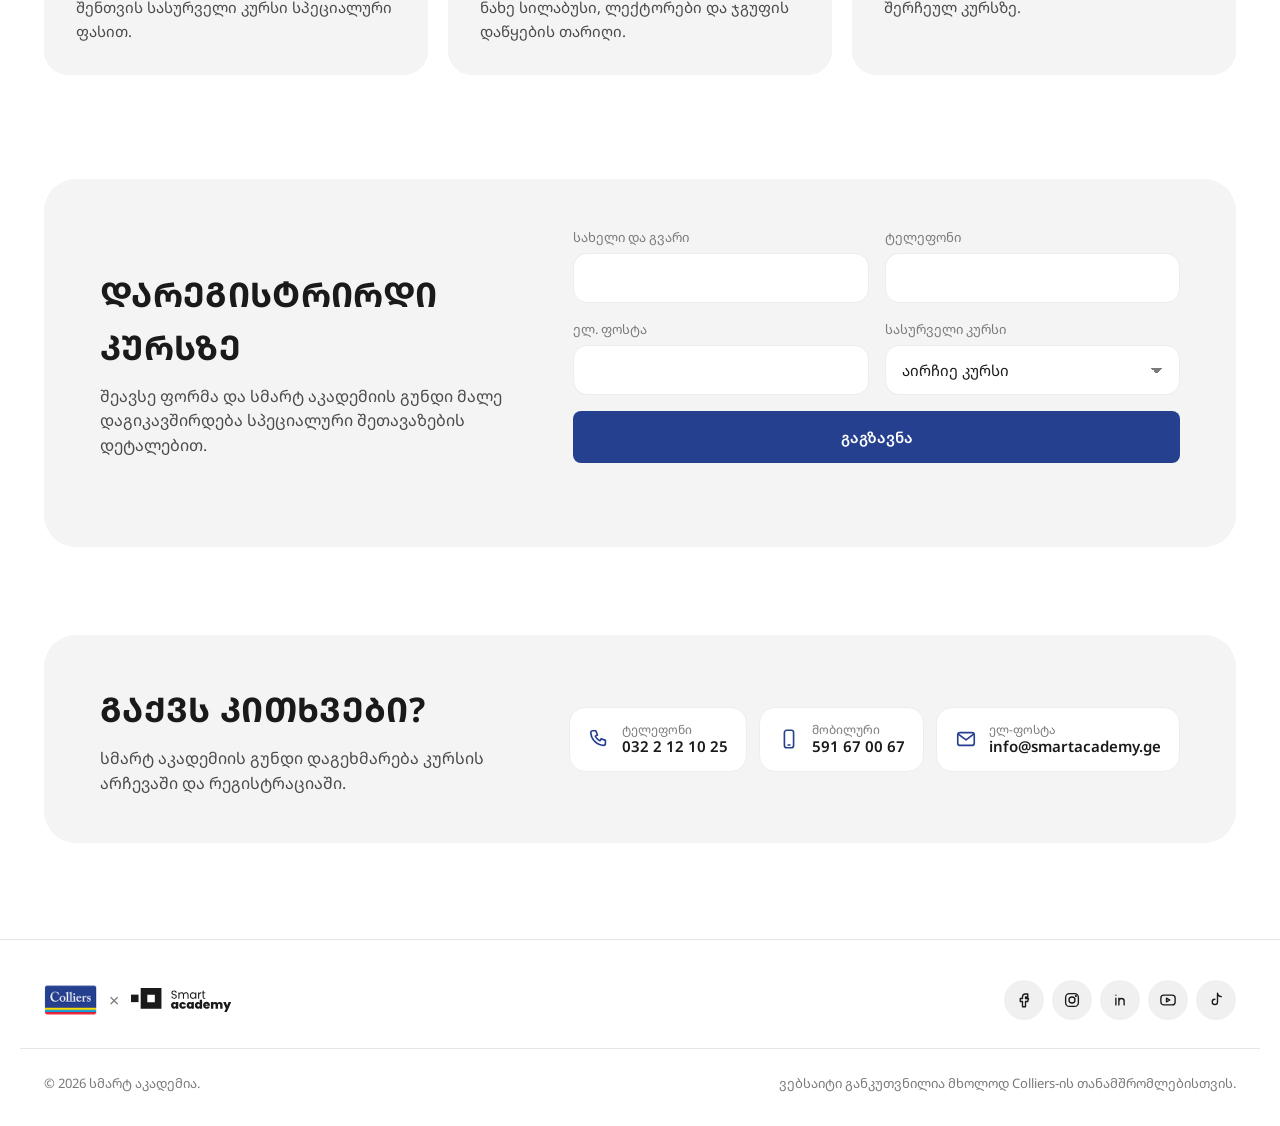
==== commit 9ef32334: "Move lead form between 'how' and 'contact' sections; update rule Co-Authored-By: Claude Opus 5.5 <no" ====
--- a/colliersoffer/index.html
+++ b/colliersoffer/index.html
@@ -154,25 +154,6 @@
       <noscript><p class="noscript">კურსების სანახავად ჩართე JavaScript ან ეწვიე <a href="https://smartacademy.ge">smartacademy.ge</a>-ს.</p></noscript>
     </div>
   </section>
-  <section class="section section--tight" id="apply">
-    <div class="container">
-      <div class="lead">
-        <div class="lead__intro">
-          <h2 class="lead__title caps">დარეგისტრირდი კურსზე</h2>
-          <p>შეავსე ფორმა და სმარტ აკადემიის გუნდი მალე დაგიკავშირდება სპეციალური შეთავაზების დეტალებით.</p>
-        </div>
-        <form class="lead__form" id="leadForm" novalidate>
-          <label class="field"><span>სახელი და გვარი</span><input type="text" name="name" autocomplete="name" required maxlength="120"></label>
-          <label class="field"><span>ტელეფონი</span><input type="tel" name="phone" autocomplete="tel" inputmode="tel" required maxlength="40"></label>
-          <label class="field"><span>ელ. ფოსტა</span><input type="email" name="email" autocomplete="email" required maxlength="160"></label>
-          <label class="field"><span>სასურველი კურსი</span><select name="course" id="leadCourse" required><option value="">აირჩიე კურსი</option></select></label>
-          <input type="text" name="website" class="lead__hp" tabindex="-1" autocomplete="off" aria-hidden="true">
-          <button class="btn btn--primary lead__submit" type="submit">გაგზავნა</button>
-          <p class="lead__msg" id="leadMsg" role="status" aria-live="polite"></p>
-        </form>
-      </div>
-    </div>
-  </section>
   <section class="section" id="how">
     <div class="container">
       <div class="section__head">
@@ -198,6 +179,25 @@
       </ol>
     </div>
   </section>
+  <section class="section section--tight" id="apply">
+    <div class="container">
+      <div class="lead">
+        <div class="lead__intro">
+          <h2 class="lead__title caps">დარეგისტრირდი კურსზე</h2>
+          <p>შეავსე ფორმა და სმარტ აკადემიის გუნდი მალე დაგიკავშირდება სპეციალური შეთავაზების დეტალებით.</p>
+        </div>
+        <form class="lead__form" id="leadForm" novalidate>
+          <label class="field"><span>სახელი და გვარი</span><input type="text" name="name" autocomplete="name" required maxlength="120"></label>
+          <label class="field"><span>ტელეფონი</span><input type="tel" name="phone" autocomplete="tel" inputmode="tel" required maxlength="40"></label>
+          <label class="field"><span>ელ. ფოსტა</span><input type="email" name="email" autocomplete="email" required maxlength="160"></label>
+          <label class="field"><span>სასურველი კურსი</span><select name="course" id="leadCourse" required><option value="">აირჩიე კურსი</option></select></label>
+          <input type="text" name="website" class="lead__hp" tabindex="-1" autocomplete="off" aria-hidden="true">
+          <button class="btn btn--primary lead__submit" type="submit">გაგზავნა</button>
+          <p class="lead__msg" id="leadMsg" role="status" aria-live="polite"></p>
+        </form>
+      </div>
+    </div>
+  </section>
   <section class="section section--tight" id="contact">
     <div class="container">
       <div class="contact">
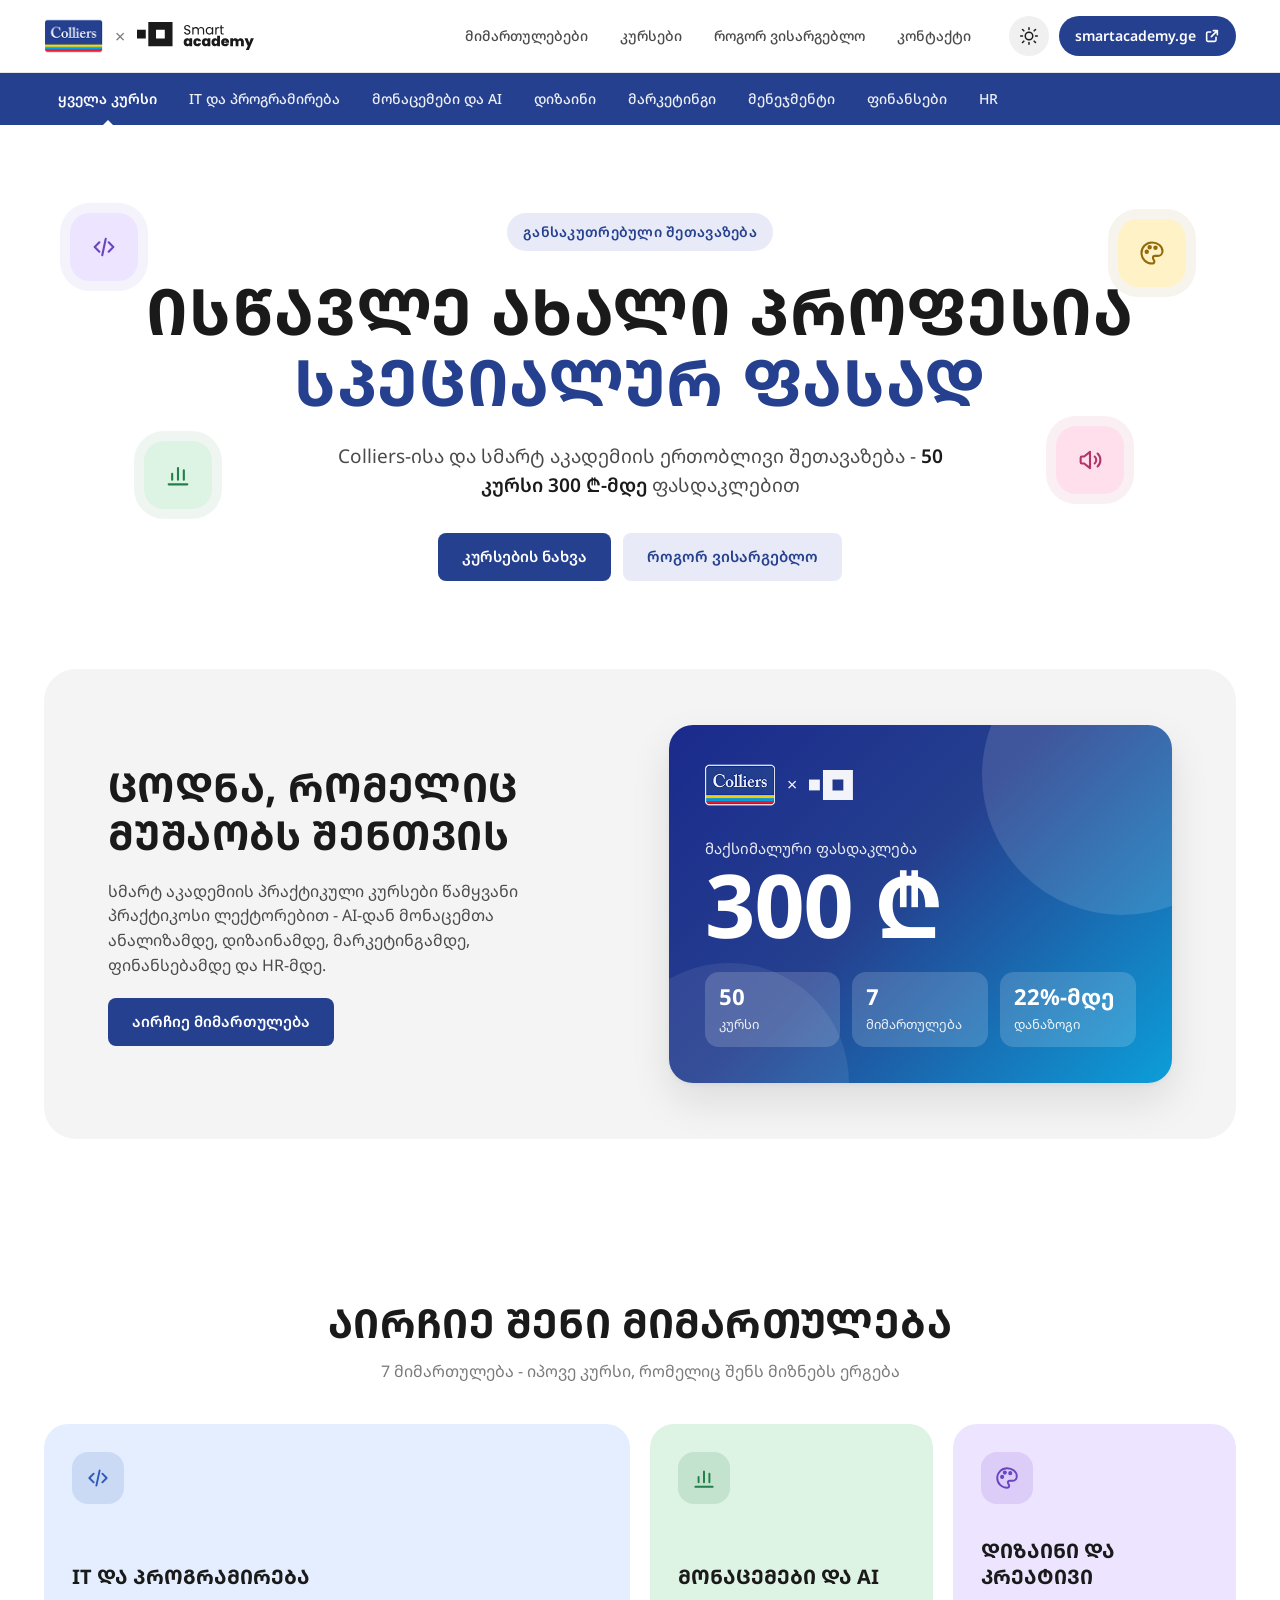
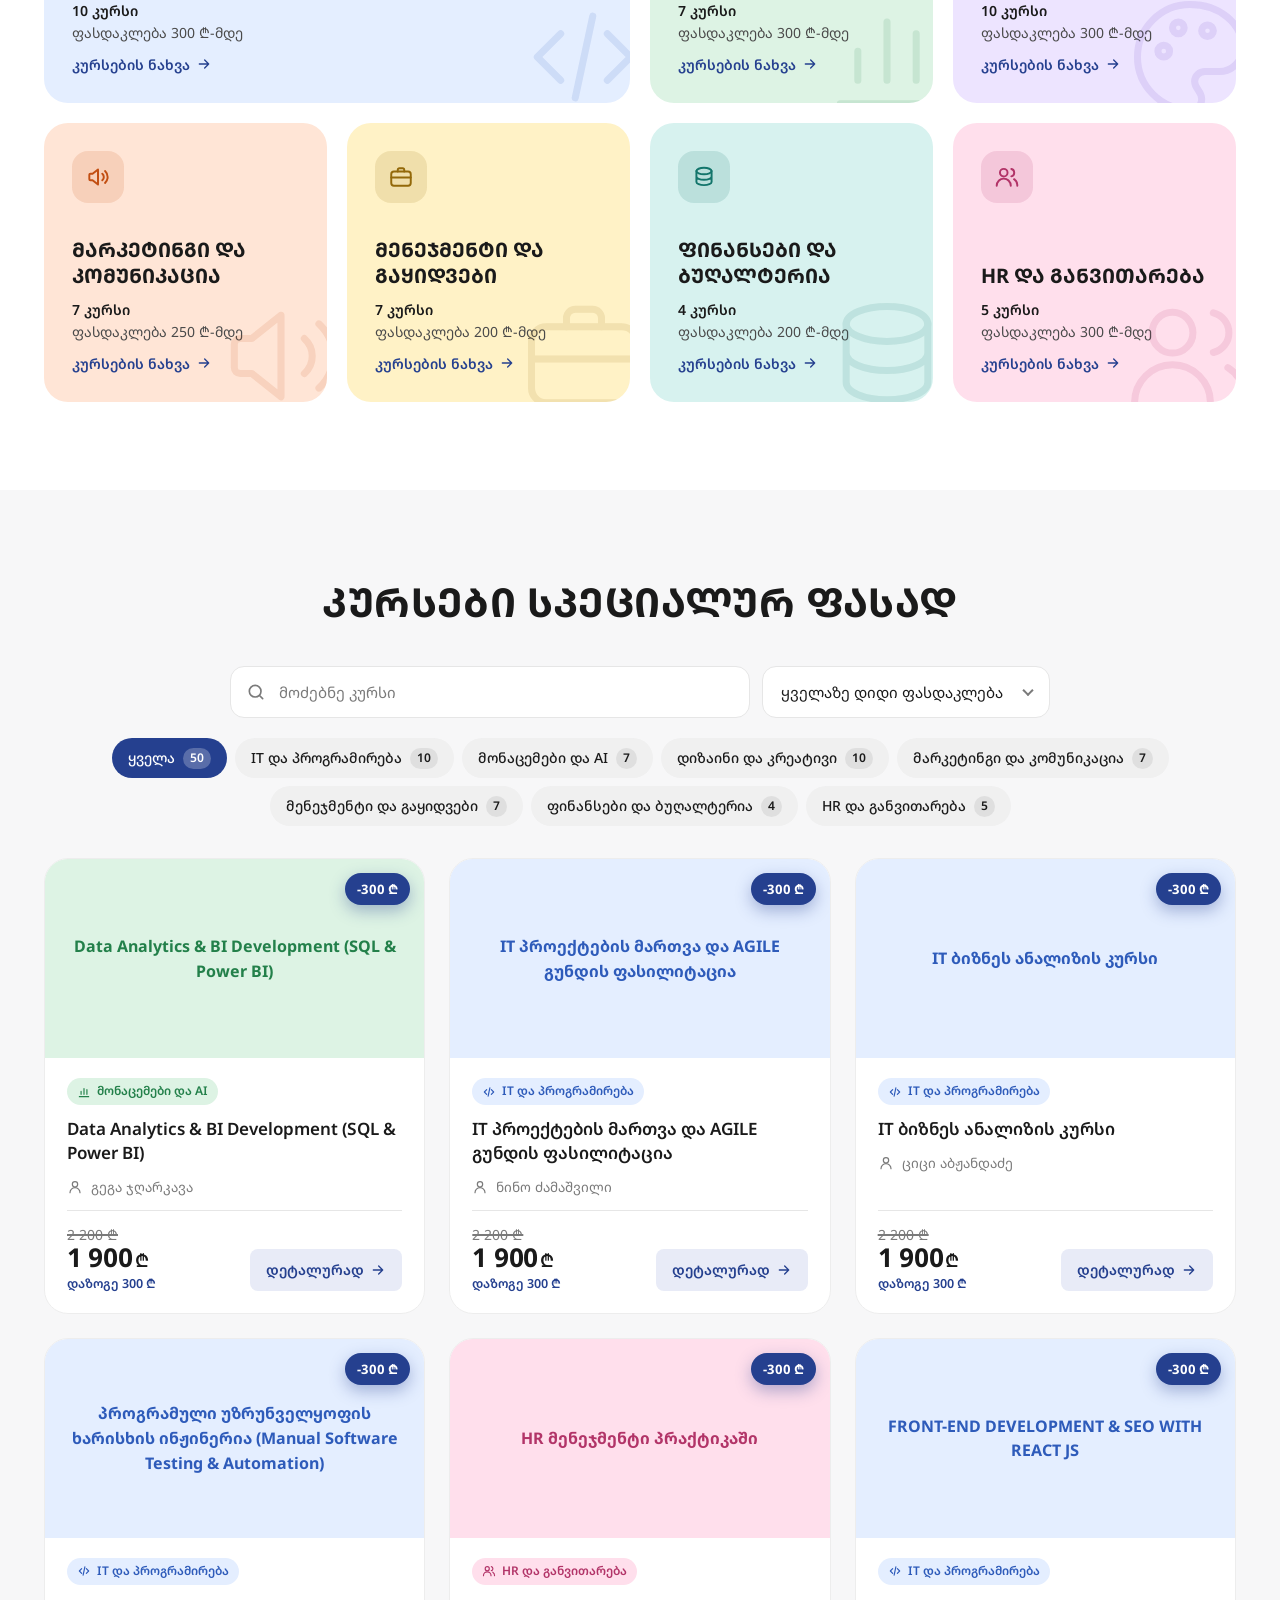
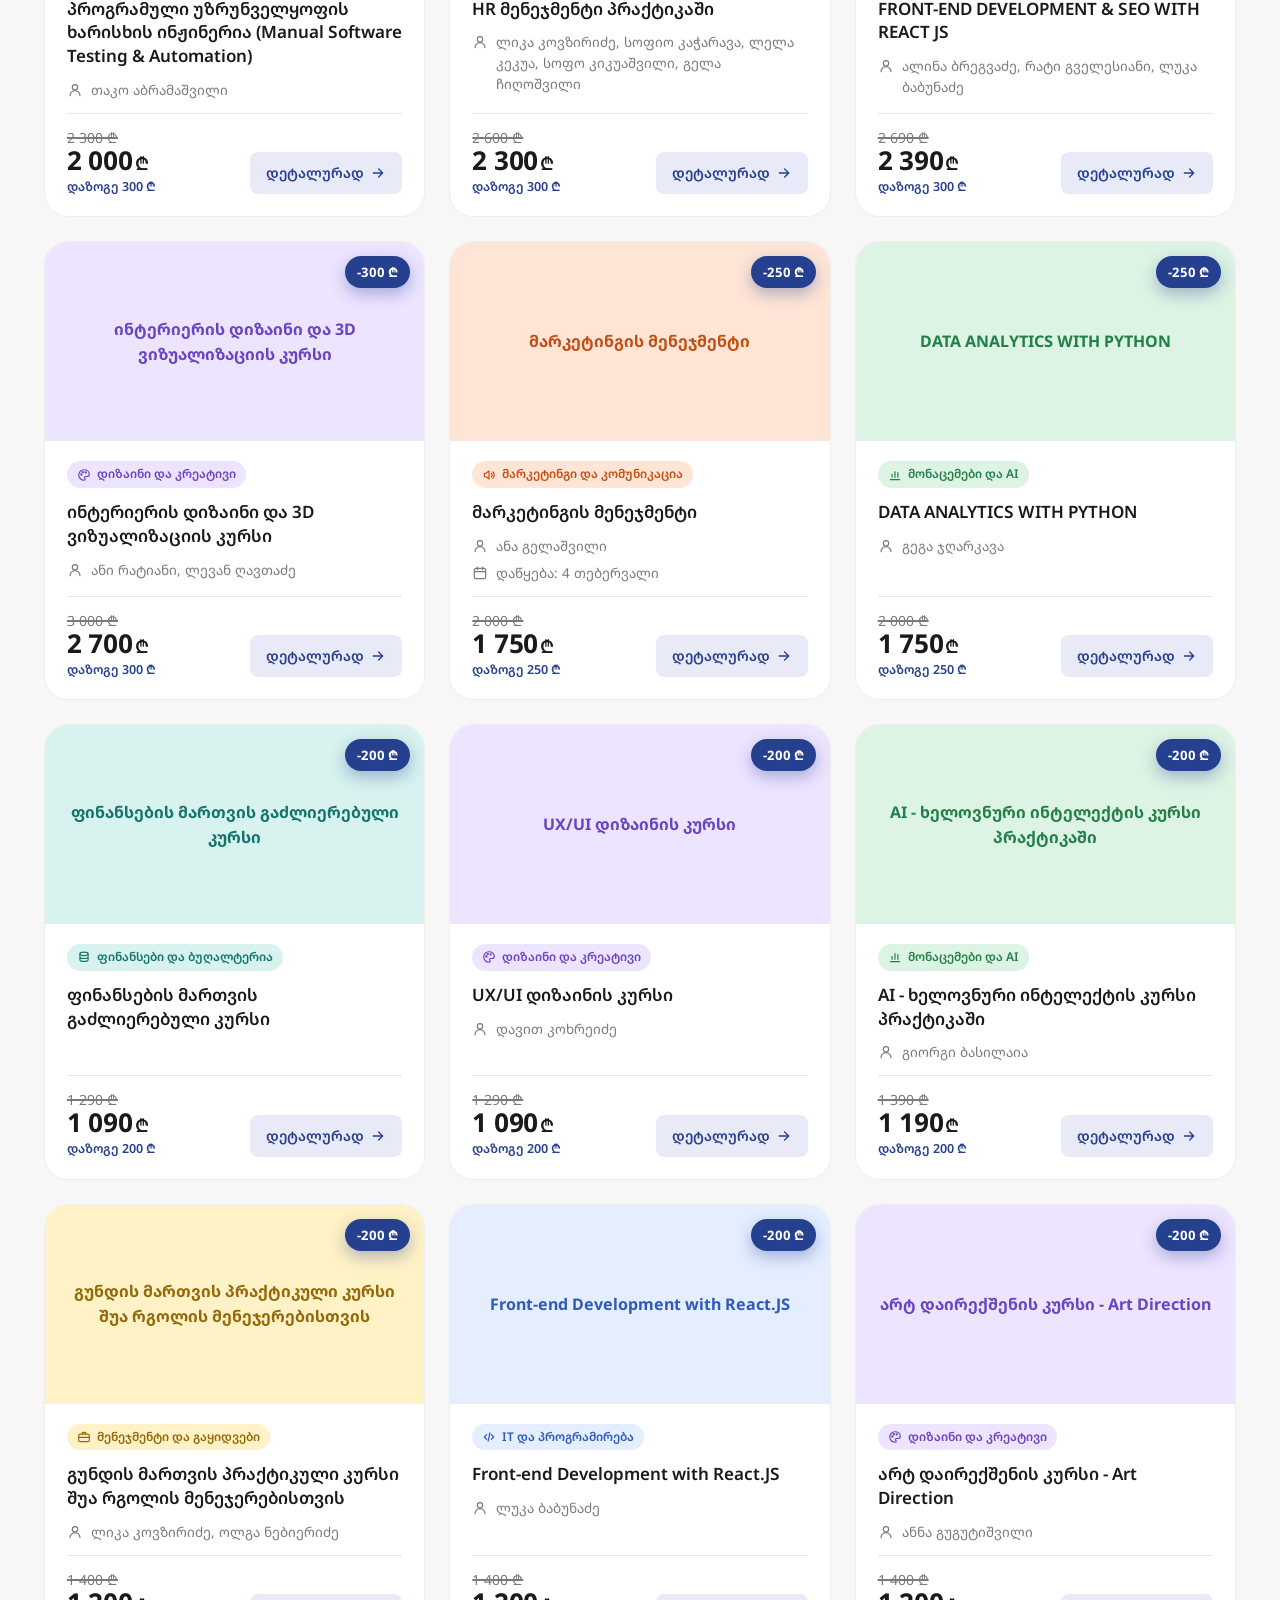
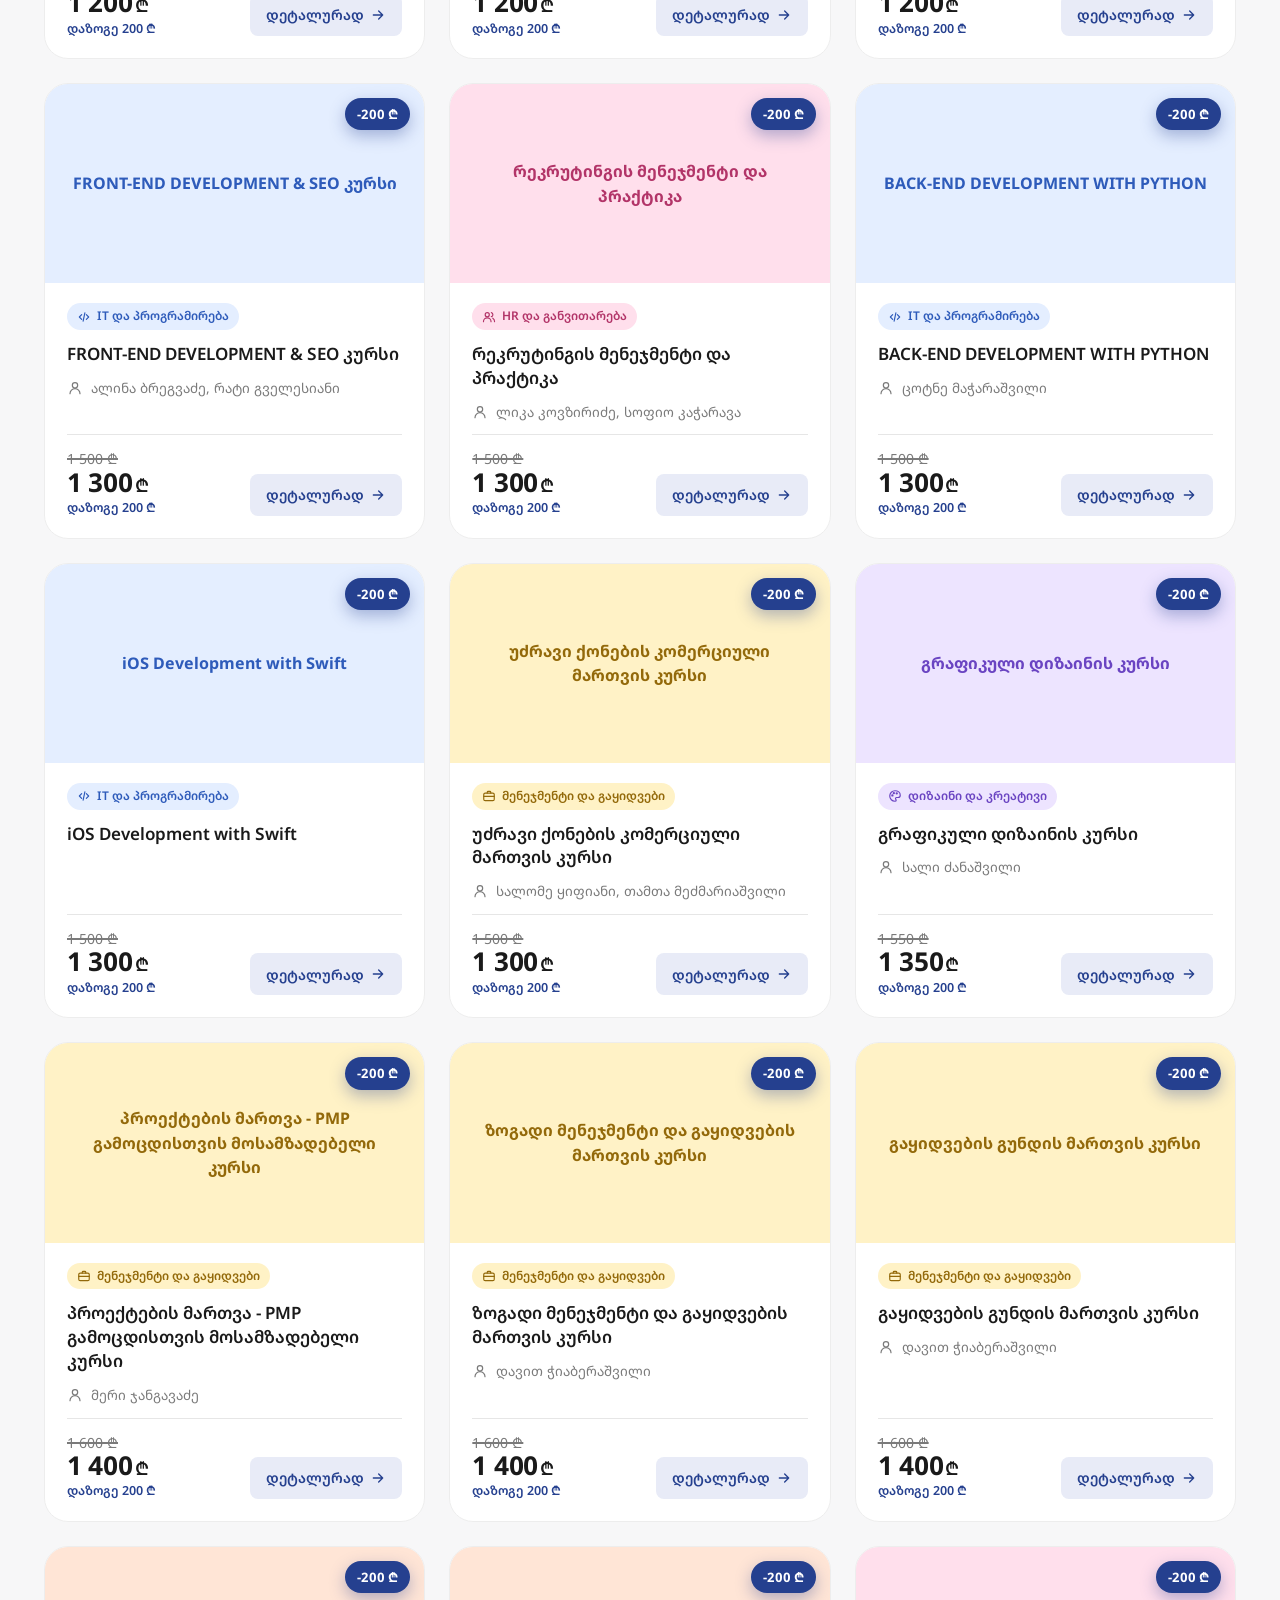
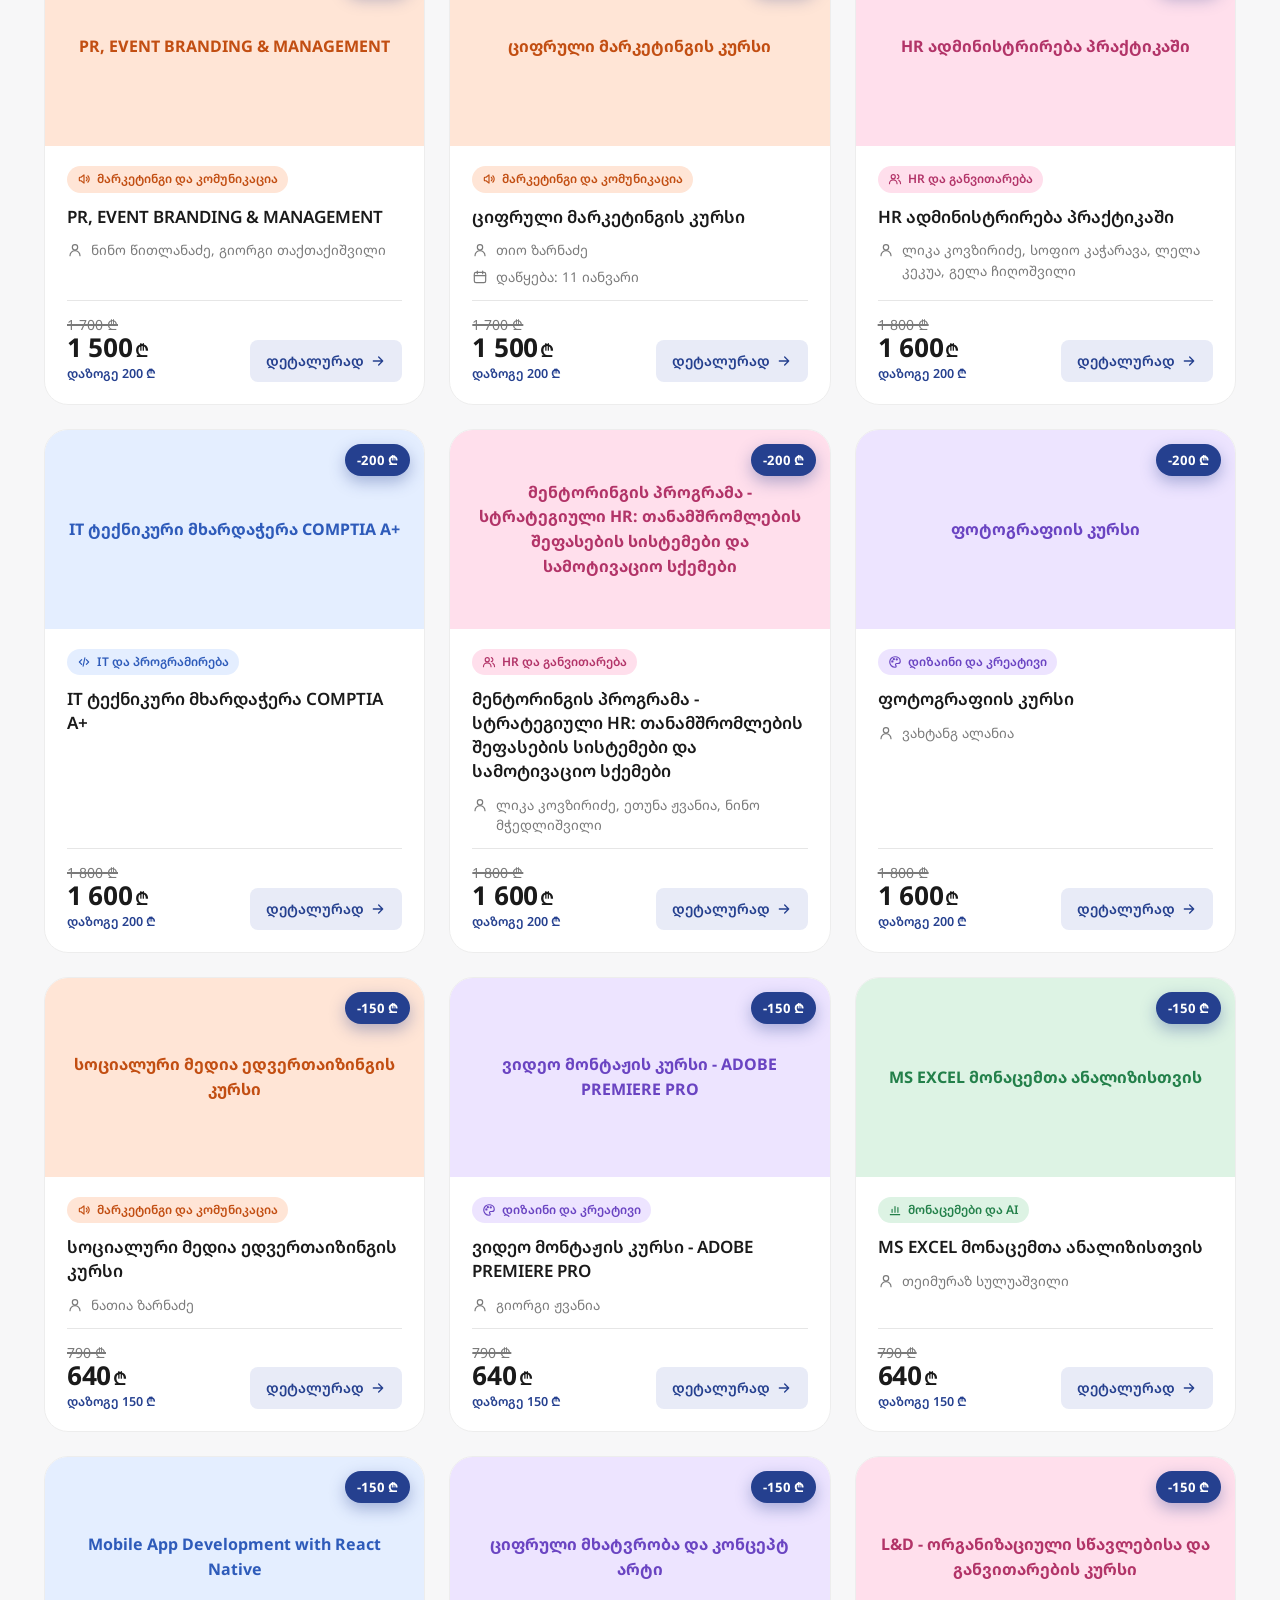
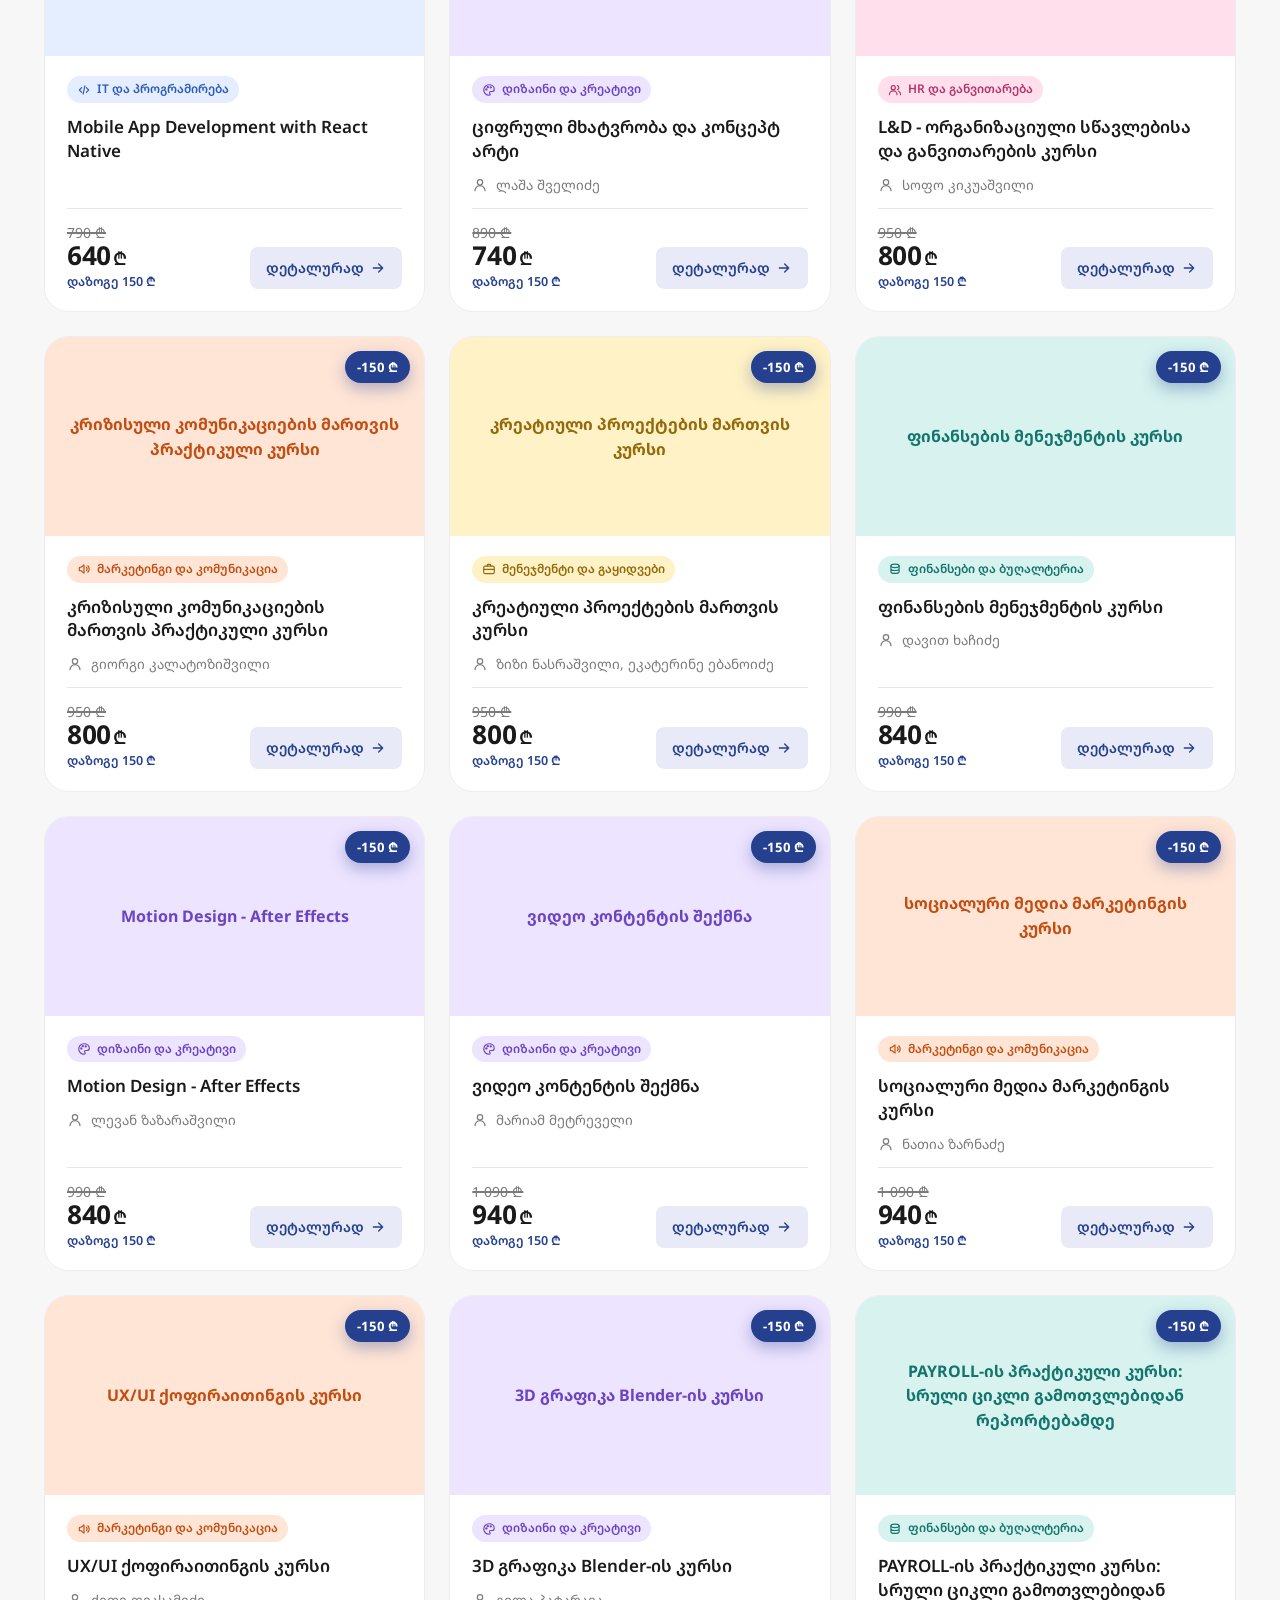
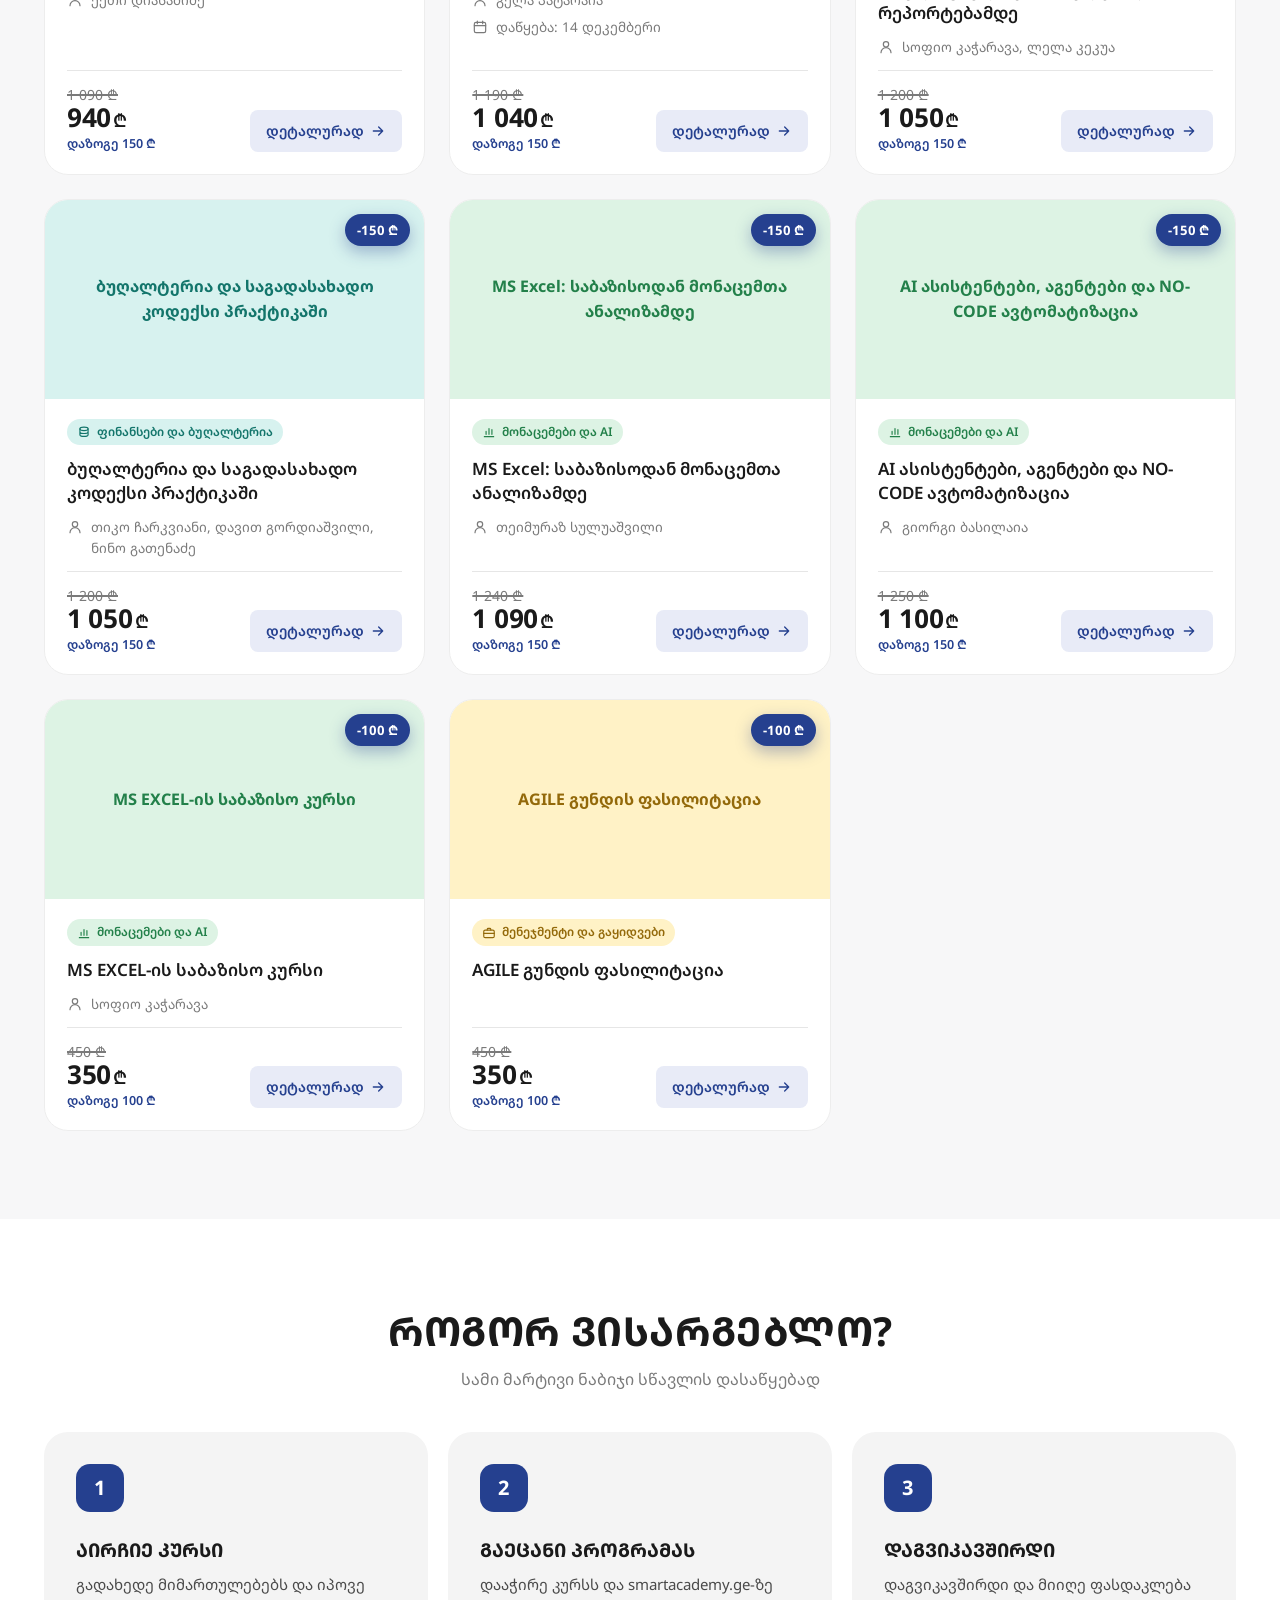
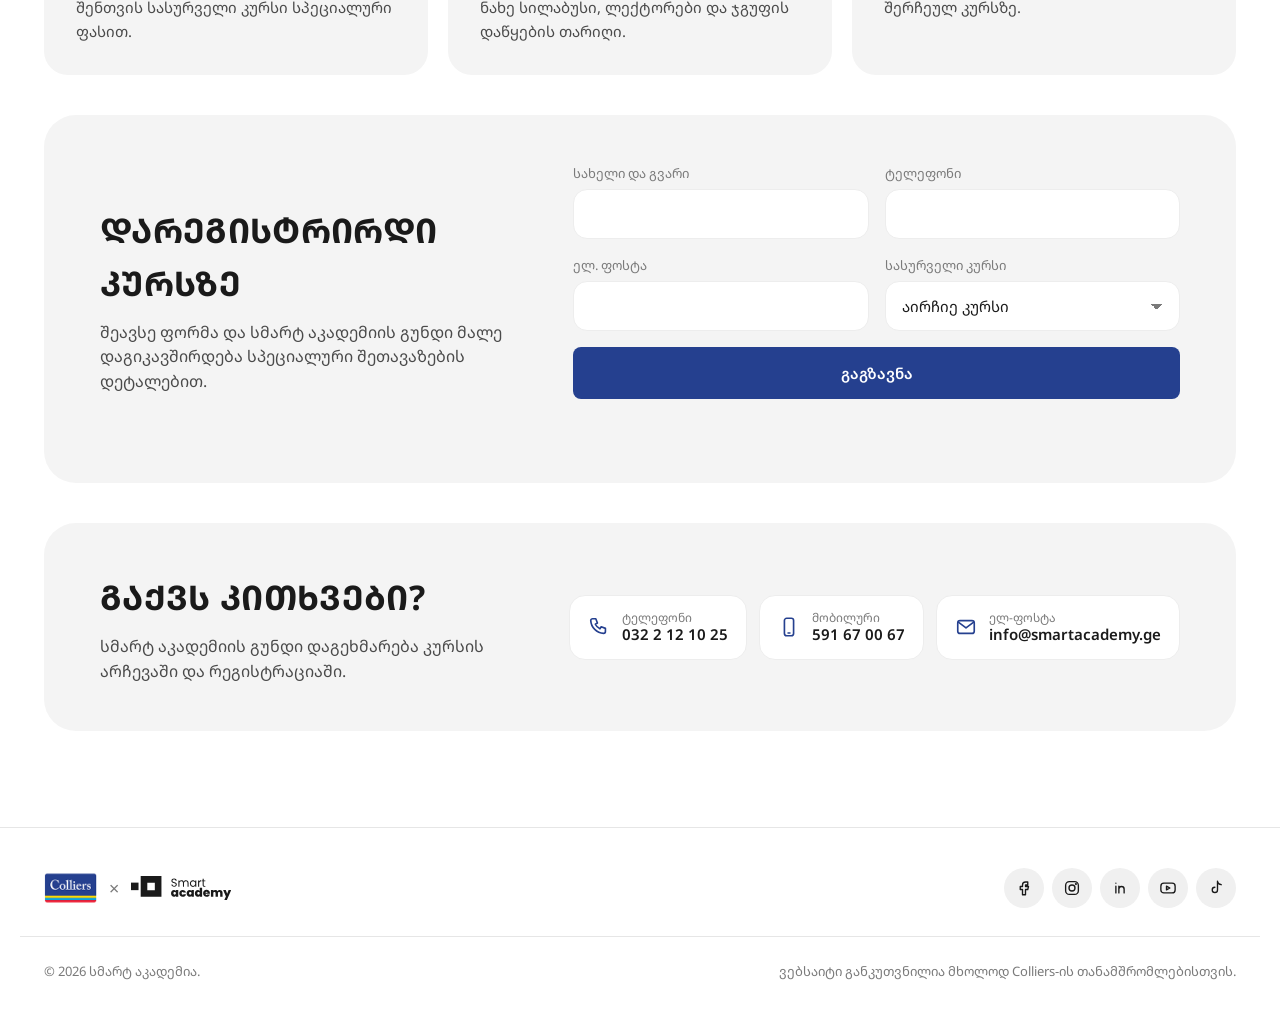
==== commit 4db55a48: "Lead form: 40px spacing above and below on both sites Co-Authored-By: Claude Opus 5.5 <noreply@anthr" ====
--- a/colliersoffer/index.html
+++ b/colliersoffer/index.html
@@ -15,7 +15,7 @@
 <link rel="preconnect" href="https://fonts.googleapis.com">
 <link rel="preconnect" href="https://fonts.gstatic.com" crossorigin>
 <link rel="stylesheet" href="https://fonts.googleapis.com/css2?family=Noto+Sans+Georgian:wght@400;500;600;700&display=swap">
-<link rel="stylesheet" href="assets/css/style.css?v=5">
+<link rel="stylesheet" href="assets/css/style.css?v=6">
 <script>
 (function () {
   try {
--- a/colliersoffer/assets/css/style.css
+++ b/colliersoffer/assets/css/style.css
@@ -380,3 +380,6 @@
 .lead__msg.is-err{color:#D92D20}
 @media (max-width:900px){.lead{grid-template-columns:1fr;padding:40px}}
 @media (max-width:560px){.lead{padding:24px;border-radius:var(--radius-lg)}.lead__form{grid-template-columns:1fr}}
+#how:has(+ #apply){padding-bottom:40px}
+#apply{padding:0}
+#apply + #contact{padding-top:40px}
